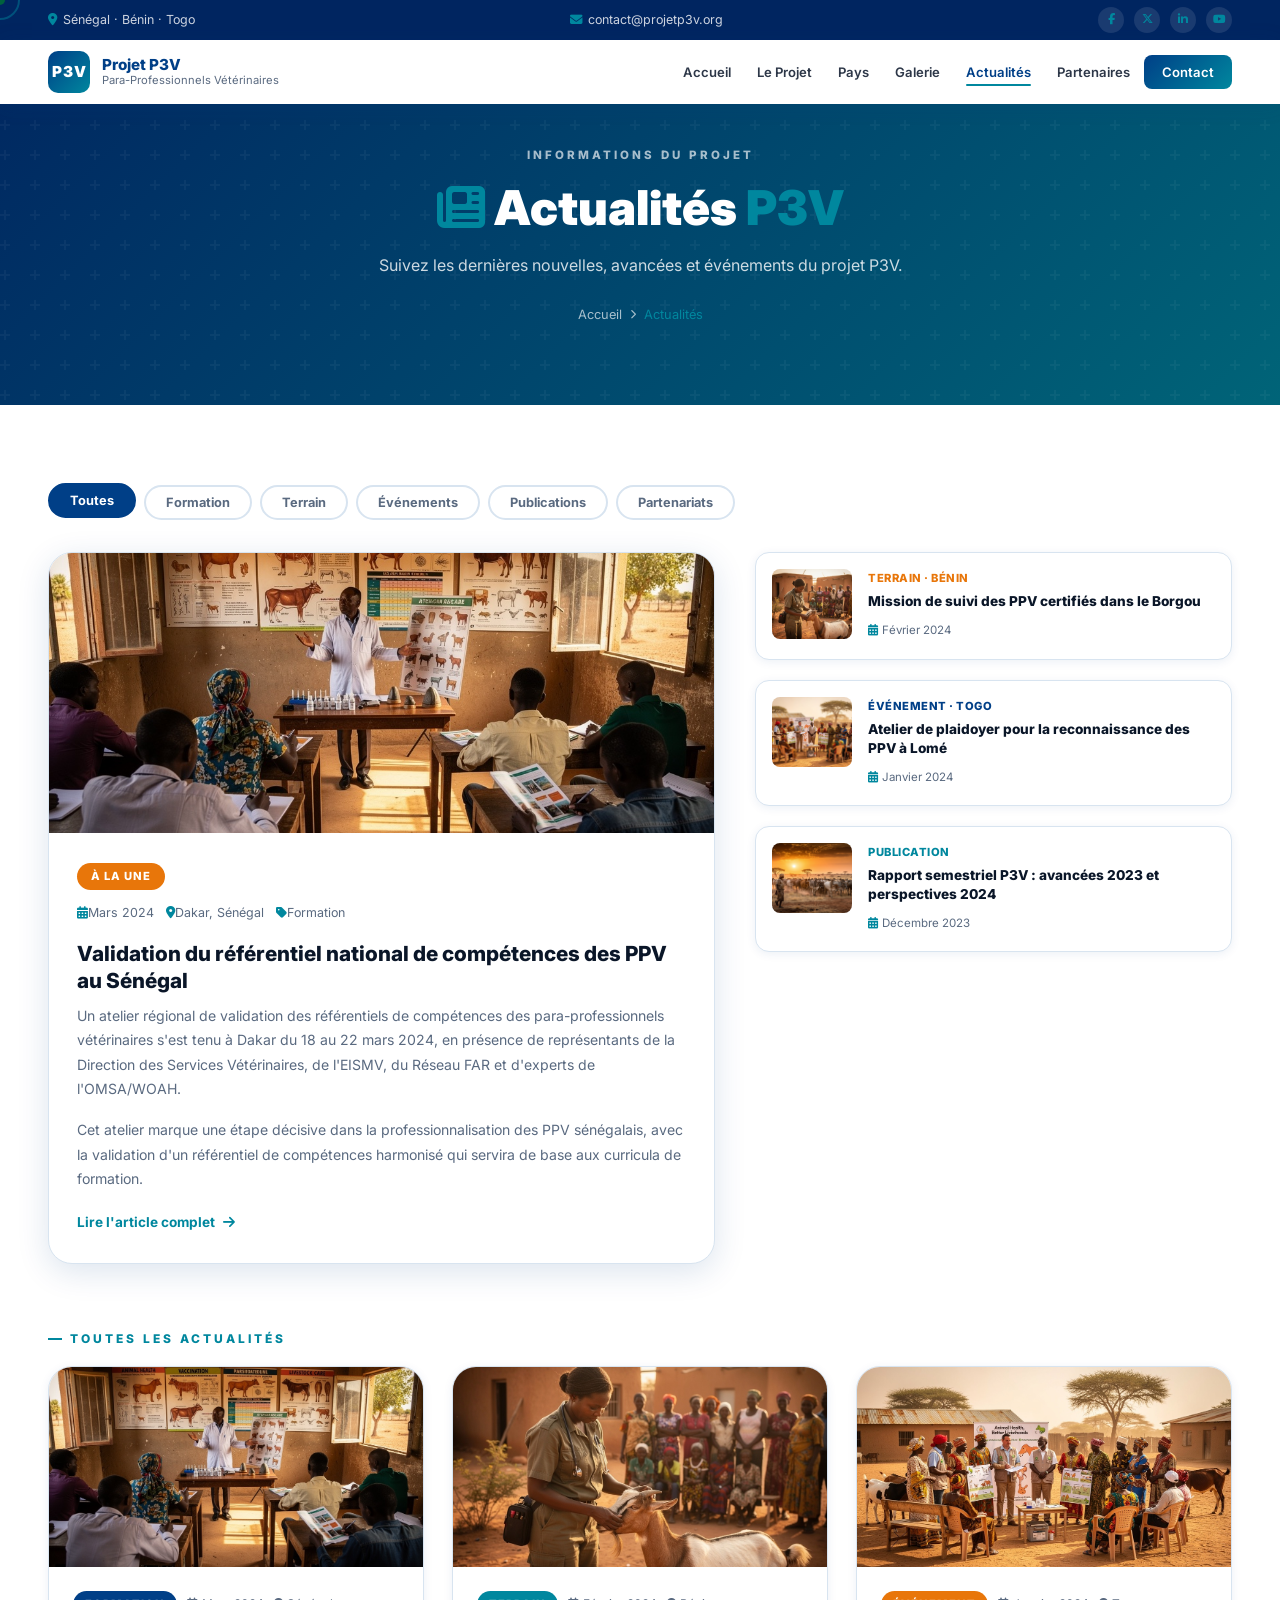
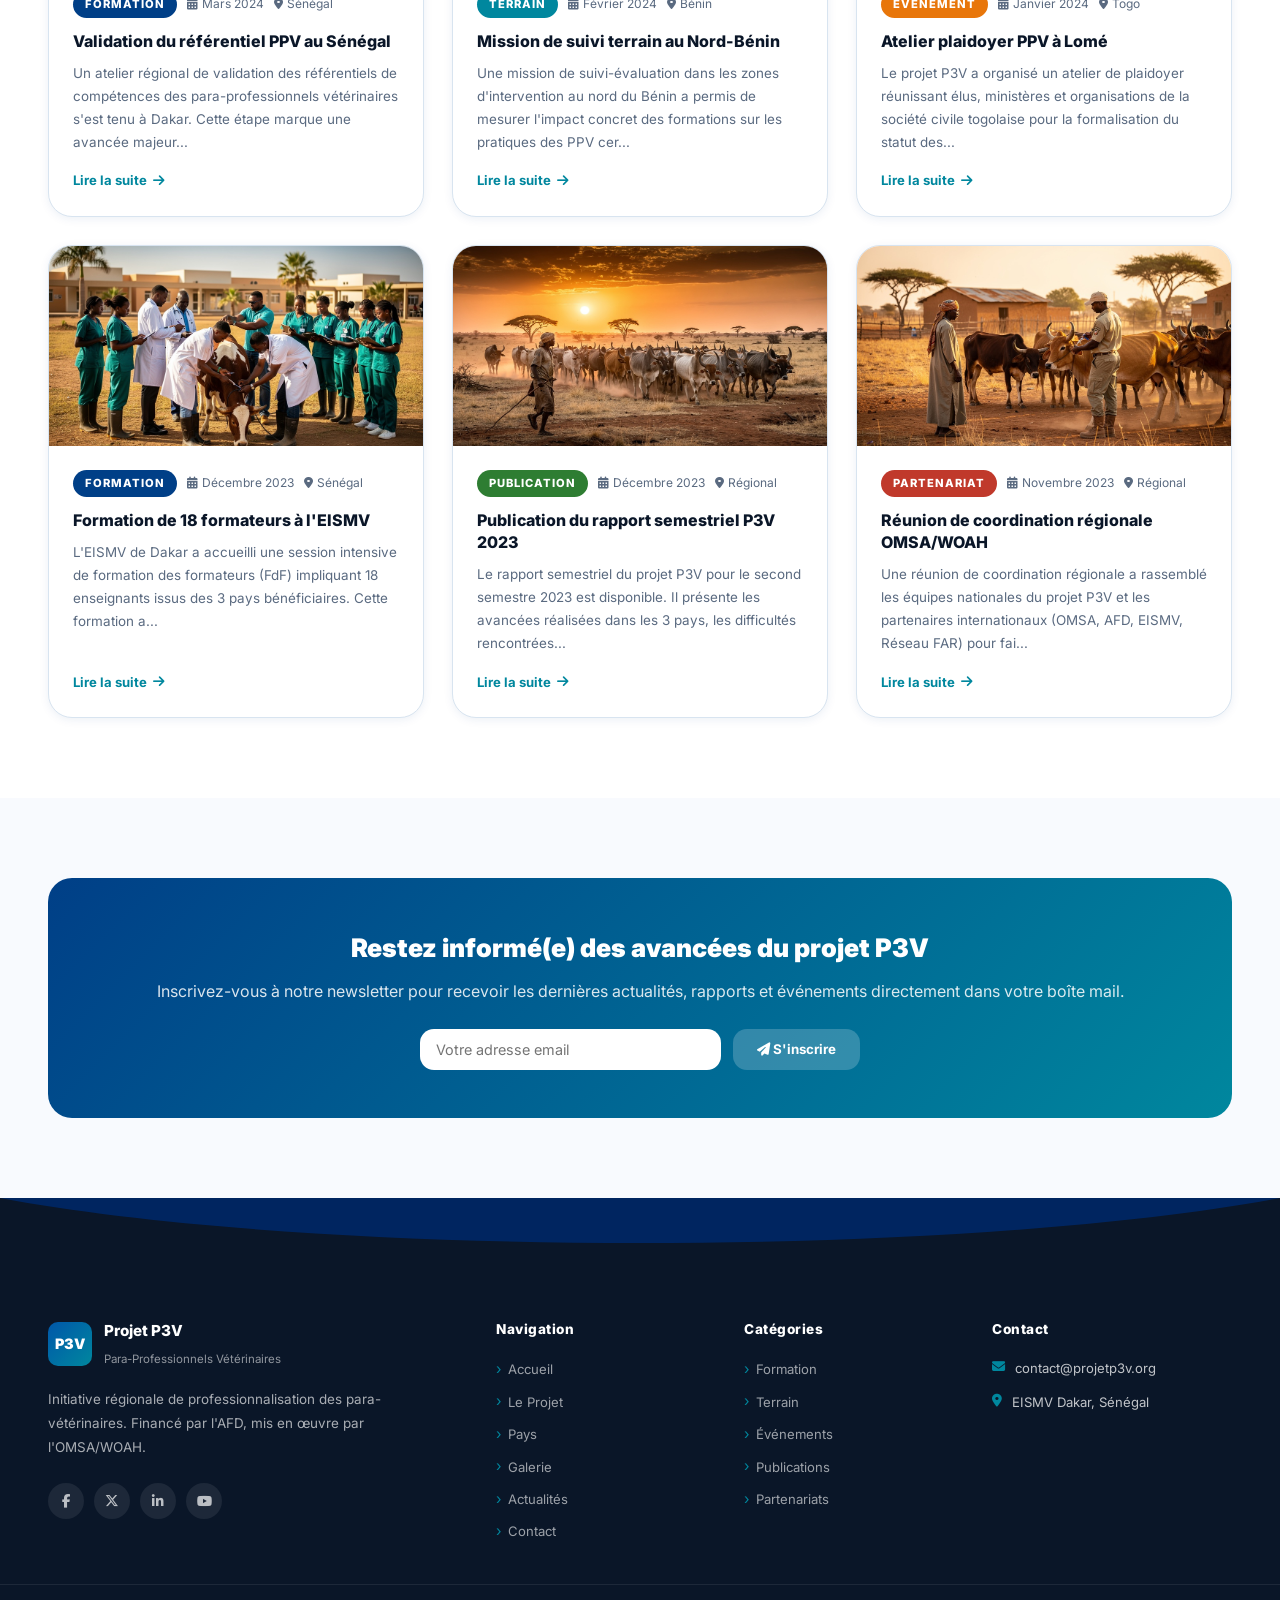
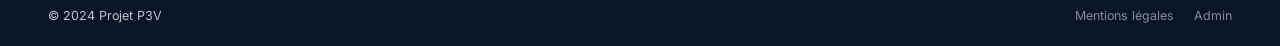
==== actualites.html @ 1f877ddd "premier commit" ====
<!DOCTYPE html>
<html lang="fr">
<head>
  <meta charset="UTF-8"/>
  <meta name="viewport" content="width=device-width, initial-scale=1.0"/>
  <title>Actualités – Projet P3V</title>
  <meta name="description" content="Dernières actualités, nouvelles et événements du projet P3V."/>
  <link rel="preconnect" href="https://fonts.googleapis.com"/>
  <link href="https://fonts.googleapis.com/css2?family=Inter:wght@300;400;500;600;700;800;900&display=swap" rel="stylesheet"/>
  <link rel="stylesheet" href="https://cdn.jsdelivr.net/npm/@fortawesome/fontawesome-free@6.5.0/css/all.min.css"/>
  <link rel="stylesheet" href="css/style.css"/>
  <style>
    .actu-filters { display:flex; gap:8px; flex-wrap:wrap; margin-bottom:32px }
    .af-btn { padding:8px 20px; border-radius:99px; border:2px solid var(--border); background:var(--white); font-size:.8rem; font-weight:700; color:var(--muted); cursor:pointer; transition:all .3s }
    .af-btn.active,.af-btn:hover { background:var(--omsa-blue); border-color:var(--omsa-blue); color:#fff; transform:translateY(-2px) }

    .actu-featured {
      display:grid; grid-template-columns:1.4fr 1fr; gap:40px; margin-bottom:60px;
    }
    .actu-feat-card {
      background:var(--white); border-radius:var(--r-lg); overflow:hidden;
      box-shadow:var(--shadow-m); border:1px solid var(--border);
      transition:all .4s var(--ease-out);
    }
    .actu-feat-card:hover { transform:translateY(-6px); box-shadow:var(--shadow-xl); border-color:var(--omsa-teal) }
    .actu-feat-img { width:100%; height:280px; object-fit:cover; transition:transform .6s var(--ease-out) }
    .actu-feat-card:hover .actu-feat-img { transform:scale(1.04) }
    .actu-feat-body { padding:28px }
    .actu-feat-badge {
      display:inline-block; font-size:.7rem; font-weight:800; letter-spacing:1px;
      text-transform:uppercase; padding:4px 14px; border-radius:99px;
      background:var(--omsa-blue); color:#fff; margin-bottom:12px;
    }
    .actu-feat-badge.new { background:var(--omsa-orange) }
    .actu-feat-body h2 { font-size:1.3rem; font-weight:800; color:var(--dark); margin-bottom:10px; line-height:1.3 }
    .actu-feat-body p { font-size:.88rem; color:var(--muted); line-height:1.75; margin-bottom:16px }
    .actu-feat-meta { display:flex; align-items:center; gap:12px; font-size:.78rem; color:var(--muted); margin-bottom:16px }
    .actu-feat-meta i { color:var(--omsa-teal) }
    .actu-read-more { display:inline-flex; align-items:center; gap:8px; font-size:.85rem; font-weight:700; color:var(--omsa-teal); transition:gap .3s }
    .actu-read-more:hover { gap:12px; color:var(--omsa-blue) }

    .actu-sidebar { display:flex; flex-direction:column; gap:20px }
    .actu-sidebar-card {
      display:flex; gap:16px; align-items:flex-start;
      background:var(--white); border-radius:var(--r-md); padding:16px;
      border:1px solid var(--border); box-shadow:var(--shadow-s);
      transition:all .3s; cursor:pointer;
    }
    .actu-sidebar-card:hover { box-shadow:var(--shadow-m); border-color:var(--omsa-teal); transform:translateX(4px) }
    .asc-img { width:80px; height:70px; border-radius:var(--r-sm); object-fit:cover; flex-shrink:0 }
    .asc-body h4 { font-size:.85rem; font-weight:800; color:var(--dark); margin-bottom:4px; line-height:1.4 }
    .asc-body span { font-size:.72rem; color:var(--muted) }

    .actu-list-grid { display:grid; grid-template-columns:repeat(auto-fill, minmax(340px,1fr)); gap:28px }

    .newsletter-box {
      background:linear-gradient(135deg, var(--omsa-blue), var(--omsa-teal));
      border-radius:var(--r-lg); padding:48px; text-align:center; color:#fff;
    }
    .newsletter-box h3 { font-size:1.6rem; font-weight:900; margin-bottom:8px }
    .newsletter-box p { opacity:.85; margin-bottom:24px }
    .newsletter-form { display:flex; gap:12px; max-width:440px; margin:0 auto }
    .newsletter-form input {
      flex:1; padding:12px 16px; border-radius:var(--r-md);
      border:none; font-size:.9rem; font-family:var(--font); outline:none;
    }
    .newsletter-form button {
      padding:12px 24px; border-radius:var(--r-md); border:none;
      background:rgba(255,255,255,.2); color:#fff; font-weight:700;
      cursor:pointer; transition:all .3s; font-family:var(--font);
    }
    .newsletter-form button:hover { background:rgba(255,255,255,.35) }

    @media(max-width:768px){
      .actu-featured { grid-template-columns:1fr }
      .newsletter-form { flex-direction:column }
    }
  </style>
</head>
<body>

<div class="cursor" id="cursor"></div>
<div class="cursor-follower" id="cursorFollower"></div>
<div id="pageLoader">
  <div class="loader-content">
    <div class="loader-badge">P3V</div>
    <div class="loader-title">PROJET P3V</div>
    <div class="loader-subtitle">Chargement...</div>
    <div class="loader-line"><div class="loader-line-fill" id="loaderFill"></div></div>
    <div class="loader-pct" id="loaderPct">0%</div>
  </div>
</div>

<!-- HEADER -->
<header id="site-header">
  <div class="header-ribbon">
    <div class="container">
      <span><i class="fas fa-map-marker-alt"></i>Sénégal · Bénin · Togo</span>
      <span><i class="fas fa-envelope"></i>contact@projetp3v.org</span>
      <div class="ribbon-socials">
        <a href="#"><i class="fab fa-facebook-f"></i></a><a href="#"><i class="fab fa-x-twitter"></i></a>
        <a href="#"><i class="fab fa-linkedin-in"></i></a><a href="#"><i class="fab fa-youtube"></i></a>
      </div>
    </div>
  </div>
  <nav id="main-nav">
    <div class="container">
      <a href="index.html" class="nav-logo">
        <div class="nl-badge">P3V</div>
        <div class="nl-text"><strong>Projet P3V</strong><span>Para-Professionnels Vétérinaires</span></div>
      </a>
      <ul class="nav-links" id="navLinks">
        <li><a href="index.html">Accueil</a></li>
        <li><a href="projet.html">Le Projet</a></li>
        <li><a href="pays.html">Pays</a></li>
        <li><a href="galerie.html">Galerie</a></li>
        <li><a href="actualites.html" class="active">Actualités</a></li>
        <li><a href="index.html#partenaires">Partenaires</a></li>
        <li><a href="contact.html" class="nav-cta">Contact</a></li>
      </ul>
      <button class="burger-btn" id="burgerBtn"><span></span><span></span><span></span></button>
    </div>
  </nav>
</header>

<!-- PAGE HERO -->
<div class="page-hero">
  <div class="container">
    <div class="page-hero-content">
      <div class="page-hero-eyebrow">Informations du projet</div>
      <h1><i class="fas fa-newspaper" style="color:var(--omsa-teal)"></i> Actualités <em style="color:var(--omsa-teal);font-style:normal">P3V</em></h1>
      <p>Suivez les dernières nouvelles, avancées et événements du projet P3V.</p>
      <nav class="breadcrumb-nav">
        <a href="index.html">Accueil</a><i class="fas fa-chevron-right"></i><span>Actualités</span>
      </nav>
    </div>
  </div>
</div>

<!-- ACTUALITÉS -->
<section style="padding:80px 0; background:var(--white)">
  <div class="container">

    <!-- Filtres -->
    <div class="actu-filters" data-reveal="up">
      <button class="af-btn active" data-cat="all">Toutes</button>
      <button class="af-btn" data-cat="Formation">Formation</button>
      <button class="af-btn" data-cat="Terrain">Terrain</button>
      <button class="af-btn" data-cat="Événement">Événements</button>
      <button class="af-btn" data-cat="Publication">Publications</button>
      <button class="af-btn" data-cat="Partenariat">Partenariats</button>
    </div>

    <!-- Article à la une -->
    <div class="actu-featured" data-reveal="up" style="transition-delay:.1s">
      <div class="actu-feat-card">
        <img src="images/hero-formation-ppv.jpg" alt="À la une" class="actu-feat-img"/>
        <div class="actu-feat-body">
          <span class="actu-feat-badge new">À la une</span>
          <div class="actu-feat-meta">
            <span><i class="fas fa-calendar-alt"></i>Mars 2024</span>
            <span><i class="fas fa-map-marker-alt"></i>Dakar, Sénégal</span>
            <span><i class="fas fa-tag"></i>Formation</span>
          </div>
          <h2>Validation du référentiel national de compétences des PPV au Sénégal</h2>
          <p>Un atelier régional de validation des référentiels de compétences des para-professionnels vétérinaires s'est tenu à Dakar du 18 au 22 mars 2024, en présence de représentants de la Direction des Services Vétérinaires, de l'EISMV, du Réseau FAR et d'experts de l'OMSA/WOAH.</p>
          <p>Cet atelier marque une étape décisive dans la professionnalisation des PPV sénégalais, avec la validation d'un référentiel de compétences harmonisé qui servira de base aux curricula de formation.</p>
          <a href="#" class="actu-read-more">Lire l'article complet <i class="fas fa-arrow-right"></i></a>
        </div>
      </div>

      <div class="actu-sidebar">
        <div class="actu-sidebar-card">
          <img src="images/ppv-examen-animal.jpg" alt="Mission Bénin" class="asc-img"/>
          <div class="asc-body">
            <div style="font-size:.7rem;font-weight:800;color:var(--omsa-orange);margin-bottom:4px;letter-spacing:.5px">TERRAIN · BÉNIN</div>
            <h4>Mission de suivi des PPV certifiés dans le Borgou</h4>
            <span><i class="fas fa-calendar-alt" style="color:var(--omsa-teal);margin-right:4px"></i>Février 2024</span>
          </div>
        </div>
        <div class="actu-sidebar-card">
          <img src="images/reunion-communautaire.jpg" alt="Atelier Lomé" class="asc-img"/>
          <div class="asc-body">
            <div style="font-size:.7rem;font-weight:800;color:var(--omsa-blue);margin-bottom:4px;letter-spacing:.5px">ÉVÉNEMENT · TOGO</div>
            <h4>Atelier de plaidoyer pour la reconnaissance des PPV à Lomé</h4>
            <span><i class="fas fa-calendar-alt" style="color:var(--omsa-teal);margin-right:4px"></i>Janvier 2024</span>
          </div>
        </div>
        <div class="actu-sidebar-card">
          <img src="images/hero-eleveurs-sahel.jpg" alt="Revue semestrielle" class="asc-img"/>
          <div class="asc-body">
            <div style="font-size:.7rem;font-weight:800;color:var(--omsa-teal);margin-bottom:4px;letter-spacing:.5px">PUBLICATION</div>
            <h4>Rapport semestriel P3V : avancées 2023 et perspectives 2024</h4>
            <span><i class="fas fa-calendar-alt" style="color:var(--omsa-teal);margin-right:4px"></i>Décembre 2023</span>
          </div>
        </div>
      </div>
    </div>

    <!-- Grille actualités -->
    <div class="section-eyebrow" style="margin-bottom:16px">Toutes les actualités</div>
    <div class="actu-list-grid" id="actuListGrid">
      <!-- Chargé dynamiquement -->
    </div>

    <div id="actuLoading" style="text-align:center;padding:40px;color:var(--muted)">
      <i class="fas fa-spinner fa-spin" style="font-size:1.5rem"></i>
    </div>
  </div>
</section>

<!-- NEWSLETTER -->
<section style="padding:80px 0; background:var(--light2)">
  <div class="container">
    <div class="newsletter-box" data-reveal="up">
      <h3>Restez informé(e) des avancées du projet P3V</h3>
      <p>Inscrivez-vous à notre newsletter pour recevoir les dernières actualités, rapports et événements directement dans votre boîte mail.</p>
      <div class="newsletter-form">
        <input type="email" placeholder="Votre adresse email" id="newsletterEmail"/>
        <button type="button" onclick="subscribeNewsletter()">
          <i class="fas fa-paper-plane"></i> S'inscrire
        </button>
      </div>
      <p id="newsletterMsg" style="margin-top:12px;font-size:.82rem;display:none"></p>
    </div>
  </div>
</section>

<!-- FOOTER -->
<footer>
  <div class="footer-wave"><svg viewBox="0 0 1200 60" preserveAspectRatio="none"><path d="M0,0 C300,60 900,60 1200,0 L1200,60 L0,60 Z" fill="#0A1628"/></svg></div>
  <div class="footer-main">
    <div class="container">
      <div class="footer-grid">
        <div class="fg-brand">
          <a href="index.html" class="fg-logo">
            <div class="fg-logo-badge">P3V</div>
            <div class="fg-logo-text"><strong>Projet P3V</strong><span>Para-Professionnels Vétérinaires</span></div>
          </a>
          <p class="fg-desc">Initiative régionale de professionnalisation des para-vétérinaires. Financé par l'AFD, mis en œuvre par l'OMSA/WOAH.</p>
          <div class="footer-socials"><a href="#"><i class="fab fa-facebook-f"></i></a><a href="#"><i class="fab fa-x-twitter"></i></a><a href="#"><i class="fab fa-linkedin-in"></i></a><a href="#"><i class="fab fa-youtube"></i></a></div>
        </div>
        <div class="footer-col"><h5>Navigation</h5><div class="footer-links"><a href="index.html">Accueil</a><a href="projet.html">Le Projet</a><a href="pays.html">Pays</a><a href="galerie.html">Galerie</a><a href="actualites.html">Actualités</a><a href="contact.html">Contact</a></div></div>
        <div class="footer-col"><h5>Catégories</h5><div class="footer-links"><a href="#">Formation</a><a href="#">Terrain</a><a href="#">Événements</a><a href="#">Publications</a><a href="#">Partenariats</a></div></div>
        <div class="footer-col"><h5>Contact</h5><div class="footer-contact-list"><div class="fcl-row"><i class="fas fa-envelope"></i><span>contact@projetp3v.org</span></div><div class="fcl-row"><i class="fas fa-map-marker-alt"></i><span>EISMV Dakar, Sénégal</span></div></div></div>
      </div>
    </div>
  </div>
  <div class="footer-bottom"><div class="container"><div class="fb-inner"><span>© 2024 Projet P3V</span><div class="fb-right"><a href="#">Mentions légales</a><a href="admin.html">Admin</a></div></div></div></div>
</footer>
<button id="backToTop"><i class="fas fa-chevron-up"></i></button>

<script src="js/pages.js"></script>
<script src="js/actualites.js"></script>
</body>
</html>
---- css/style.css ----
/* =========================================================
   PROJET P3V – Feuille de style principale
   Couleurs OMSA/WOAH harmonisées – Design Premium Animé
   ========================================================= */

/* ── VARIABLES COULEURS OMSA/WOAH ── */
:root {
  /* Palette principale OMSA */
  --omsa-blue:        #003F87;   /* Bleu institutionnel OMSA */
  --omsa-blue-dark:   #002560;
  --omsa-blue-mid:    #0057AA;
  --omsa-blue-light:  #1A78D0;
  --omsa-teal:        #00879E;   /* Teal OMSA secondaire */
  --omsa-teal-dark:   #006478;
  --omsa-green:       #4CAF50;
  --omsa-green-dark:  #2E7D32;
  --omsa-orange:      #E8760A;
  --omsa-red:         #C0392B;
  --omsa-gold:        #C8960A;

  /* Alias */
  --primary:          var(--omsa-blue);
  --primary-dark:     var(--omsa-blue-dark);
  --primary-light:    var(--omsa-blue-mid);
  --accent:           var(--omsa-teal);
  --green:            var(--omsa-green-dark);
  --green-light:      var(--omsa-green);
  --blue:             var(--omsa-blue-light);
  --orange:           var(--omsa-orange);
  --gold:             var(--omsa-gold);

  /* Neutres */
  --dark:             #0A1628;
  --dark2:            #0F2040;
  --text:             #2D3748;
  --muted:            #5A6A80;
  --border:           #D8E4F0;
  --light:            #EEF4FB;
  --light2:           #F8FAFE;
  --white:            #FFFFFF;

  /* Typographie */
  --font:             'Inter', 'Montserrat', sans-serif;
  --font-serif:       'Playfair Display', Georgia, serif;

  /* Effets */
  --ease-out:  cubic-bezier(0.16, 1, 0.3, 1);
  --ease-in:   cubic-bezier(0.7, 0, 0.84, 0);
  --ease-io:   cubic-bezier(0.87, 0, 0.13, 1);
  --ease-spring: cubic-bezier(0.34, 1.56, 0.64, 1);

  --shadow-s:  0 2px 10px rgba(0, 63, 135, .08);
  --shadow-m:  0 8px 32px rgba(0, 63, 135, .14);
  --shadow-l:  0 20px 60px rgba(0, 63, 135, .20);
  --shadow-xl: 0 32px 80px rgba(0, 63, 135, .26);

  --r-xs: 4px; --r-sm: 8px; --r-md: 14px; --r-lg: 24px; --r-xl: 40px;
}

/* ── RESET ── */
*,*::before,*::after { box-sizing:border-box; margin:0; padding:0 }
html { font-size:16px; scroll-behavior:smooth }
body { font-family:var(--font); color:var(--text); background:var(--white);
       overflow-x:hidden; line-height:1.7 }
a { color:var(--primary); text-decoration:none; transition:all .3s }
img { max-width:100%; display:block }
ul { list-style:none }
button { font-family:var(--font); cursor:pointer }
.container { max-width:1240px; margin:0 auto; padding:0 28px }

/* ──────────────────────────────────────────────────
   CURSEUR CUSTOM
────────────────────────────────────────────────── */
.cursor {
  position:fixed; width:10px; height:10px; border-radius:50%;
  background:var(--omsa-teal); pointer-events:none; z-index:99999;
  transform:translate(-50%,-50%); transition:transform .1s;
  mix-blend-mode:difference;
}
.cursor-follower {
  position:fixed; width:40px; height:40px; border-radius:50%;
  border:2px solid rgba(0,135,158,.45); pointer-events:none; z-index:99998;
  transform:translate(-50%,-50%); transition:left .18s var(--ease-out), top .18s var(--ease-out);
}
body:has(a:hover) .cursor { transform:translate(-50%,-50%) scale(2.5); }

/* ──────────────────────────────────────────────────
   PAGE LOADER
────────────────────────────────────────────────── */
#pageLoader {
  position:fixed; inset:0; background:var(--omsa-blue-dark);
  display:flex; align-items:center; justify-content:center;
  z-index:100000; transition:opacity .7s var(--ease-out), visibility .7s;
}
#pageLoader.hidden { opacity:0; visibility:hidden; pointer-events:none }
.loader-content { text-align:center; color:var(--white) }
.loader-badge {
  width:80px; height:80px; border-radius:50%;
  background:linear-gradient(135deg, var(--omsa-teal), var(--omsa-blue-light));
  display:flex; align-items:center; justify-content:center;
  font-size:1.6rem; font-weight:900; color:#fff;
  margin:0 auto 18px; box-shadow:0 0 40px rgba(0,135,158,.5);
  animation:pulseBadge 1.8s ease-in-out infinite;
}
@keyframes pulseBadge {
  0%,100%{ box-shadow:0 0 20px rgba(0,135,158,.4) }
  50%{ box-shadow:0 0 60px rgba(0,135,158,.8) }
}
.loader-title { font-size:1.6rem; font-weight:800; letter-spacing:3px; margin-bottom:6px }
.loader-subtitle { font-size:.9rem; opacity:.7; margin-bottom:28px }
.loader-line {
  width:260px; height:3px; background:rgba(255,255,255,.15);
  border-radius:99px; margin:0 auto 12px; overflow:hidden;
}
.loader-line-fill {
  height:100%; width:0%;
  background:linear-gradient(90deg, var(--omsa-teal), var(--omsa-blue-light));
  border-radius:99px; transition:width .08s linear;
}
.loader-pct { font-size:.85rem; opacity:.6; font-weight:600 }

/* ──────────────────────────────────────────────────
   HEADER & NAV
────────────────────────────────────────────────── */
#site-header {
  position:fixed; top:0; left:0; right:0; z-index:9000;
  transition:transform .4s var(--ease-out);
}
#site-header.nav-hidden { transform:translateY(-100%) }

.header-ribbon {
  background:var(--omsa-blue-dark);
  padding:7px 0; font-size:.78rem; color:rgba(255,255,255,.8);
}
.header-ribbon .container {
  display:flex; justify-content:space-between; align-items:center; gap:12px; flex-wrap:wrap;
}
.header-ribbon span { display:flex; align-items:center; gap:6px }
.header-ribbon i { color:var(--omsa-teal) }
.ribbon-socials { display:flex; gap:10px }
.ribbon-socials a {
  width:26px; height:26px; border-radius:50%;
  background:rgba(255,255,255,.1); color:#fff;
  display:flex; align-items:center; justify-content:center;
  font-size:.7rem; transition:background .3s;
}
.ribbon-socials a:hover { background:var(--omsa-teal) }

#main-nav {
  background:var(--white);
  box-shadow:0 2px 20px rgba(0,63,135,.12);
  padding:0;
}
#main-nav .container {
  display:flex; align-items:center; justify-content:space-between;
  height:64px;
}
.nav-logo { display:flex; align-items:center; gap:12px; text-decoration:none }
.nl-badge {
  width:42px; height:42px; border-radius:10px; flex-shrink:0;
  background:linear-gradient(135deg, var(--omsa-blue), var(--omsa-teal));
  display:flex; align-items:center; justify-content:center;
  font-weight:900; color:#fff; font-size:.95rem; letter-spacing:1px;
}
.nl-text { display:flex; flex-direction:column; line-height:1.2 }
.nl-text strong { font-size:.95rem; color:var(--omsa-blue); font-weight:800 }
.nl-text span { font-size:.7rem; color:var(--muted) }

.nav-links { display:flex; align-items:center; gap:2px }
.nav-links li a {
  padding:8px 12px; border-radius:var(--r-sm); font-size:.82rem;
  font-weight:600; color:var(--text); transition:all .25s; position:relative;
}
.nav-links li a::after {
  content:''; position:absolute; bottom:2px; left:50%; right:50%;
  height:2px; background:var(--omsa-teal); border-radius:99px; transition:all .3s;
}
.nav-links li a:hover, .nav-links li a.active {
  color:var(--omsa-blue);
}
.nav-links li a:hover::after, .nav-links li a.active::after {
  left:12px; right:12px;
}
.nav-links li a.nav-cta {
  background:linear-gradient(135deg, var(--omsa-blue), var(--omsa-teal));
  color:#fff; padding:9px 18px;
}
.nav-links li a.nav-cta::after { display:none }
.nav-links li a.nav-cta:hover { transform:translateY(-2px); box-shadow:var(--shadow-m) }

.burger-btn {
  display:none; flex-direction:column; gap:5px; background:none;
  border:none; padding:8px; cursor:pointer;
}
.burger-btn span {
  width:24px; height:2.5px; background:var(--text); border-radius:99px;
  transition:all .3s;
}
.burger-btn.open span:nth-child(1){ transform:rotate(45deg) translateY(7.5px) }
.burger-btn.open span:nth-child(2){ opacity:0 }
.burger-btn.open span:nth-child(3){ transform:rotate(-45deg) translateY(-7.5px) }

/* ──────────────────────────────────────────────────
   HERO SLIDER
────────────────────────────────────────────────── */
#hero {
  position:relative; min-height:100vh; display:flex;
  flex-direction:column; overflow:hidden;
  padding-top:100px; /* header height */
}
.hero-bg-slider { position:absolute; inset:0; z-index:0 }
.hbs-slide {
  position:absolute; inset:0;
  background-size:cover; background-position:center;
  opacity:0; transition:opacity 1.4s var(--ease-out);
  transform:scale(1.05);
  animation:none;
}
.hbs-slide.active {
  opacity:1;
  animation:heroZoom 8s var(--ease-out) forwards;
}
@keyframes heroZoom {
  from{ transform:scale(1.08) } to{ transform:scale(1) }
}
.hero-overlay-gradient {
  position:absolute; inset:0; z-index:1;
  background:linear-gradient(
    135deg,
    rgba(0,37,96,.88) 0%,
    rgba(0,63,135,.72) 40%,
    rgba(0,100,120,.4) 70%,
    transparent 100%
  );
}
.hero-overlay-gradient::after {
  content:''; position:absolute; bottom:0; left:0; right:0; height:280px;
  background:linear-gradient(to top, rgba(10,22,40,.95), transparent);
}

/* Particules */
.hero-particles { position:absolute; inset:0; z-index:2; pointer-events:none }
.particle {
  position:absolute; border-radius:50%;
  background:rgba(255,255,255,.15);
  animation:floatParticle var(--dur,8s) var(--delay,0s) ease-in-out infinite;
}
@keyframes floatParticle {
  0%,100%{ transform:translateY(0) rotate(0deg); opacity:.15 }
  50%{ transform:translateY(-60px) rotate(180deg); opacity:.35 }
}

/* Contenu hero */
.hero-body {
  position:relative; z-index:3;
  flex:1; display:flex; flex-direction:column;
  justify-content:center; padding-top:60px; padding-bottom:120px;
  max-width:820px;
}
.hero-kicker {
  display:inline-flex; align-items:center; gap:10px;
  background:rgba(255,255,255,.12); backdrop-filter:blur(8px);
  border:1px solid rgba(255,255,255,.2); border-radius:99px;
  padding:8px 18px; font-size:.78rem; color:rgba(255,255,255,.9);
  font-weight:600; margin-bottom:24px; letter-spacing:.5px;
  opacity:0; transform:translateY(20px);
  animation:fadeSlideUp .8s .2s var(--ease-out) forwards;
}
.kicker-dot {
  width:8px; height:8px; border-radius:50%;
  background:var(--omsa-teal);
  animation:pulseDot 2s ease-in-out infinite;
}
@keyframes pulseDot {
  0%,100%{ transform:scale(1) } 50%{ transform:scale(1.5) }
}

.hero-title {
  font-family:var(--font); font-weight:800; line-height:1.1;
  color:#fff; margin-bottom:22px;
  font-size:clamp(2.4rem, 5vw, 4.2rem);
}
.ht-line {
  display:block; overflow:hidden;
  opacity:0; transform:translateY(40px);
}
.ht-line.accent { color:var(--omsa-teal); font-style:italic }
.ht-line:nth-child(1){ animation:fadeSlideUp .9s .4s var(--ease-out) forwards }
.ht-line:nth-child(2){ animation:fadeSlideUp .9s .55s var(--ease-out) forwards }
.ht-line:nth-child(3){ animation:fadeSlideUp .9s .7s var(--ease-out) forwards }

@keyframes fadeSlideUp {
  to{ opacity:1; transform:translateY(0) }
}

.hero-desc {
  font-size:1.1rem; color:rgba(255,255,255,.85); max-width:580px;
  margin-bottom:32px; line-height:1.75;
  opacity:0; animation:fadeSlideUp .9s .85s var(--ease-out) forwards;
}
.hero-desc strong { color:#fff; font-weight:700 }

.hero-actions {
  display:flex; gap:16px; flex-wrap:wrap; margin-bottom:40px;
  opacity:0; animation:fadeSlideUp .9s 1s var(--ease-out) forwards;
}
.btn-hero-primary {
  display:inline-flex; align-items:center; gap:10px;
  background:linear-gradient(135deg, var(--omsa-teal), var(--omsa-blue-light));
  color:#fff; padding:14px 30px; border-radius:var(--r-md);
  font-weight:700; font-size:.95rem; letter-spacing:.3px;
  box-shadow:0 8px 30px rgba(0,135,158,.4);
  transition:all .35s var(--ease-out);
}
.btn-hero-primary:hover {
  transform:translateY(-3px);
  box-shadow:0 16px 50px rgba(0,135,158,.5); color:#fff;
}
.btn-hero-ghost {
  display:inline-flex; align-items:center; gap:10px;
  border:2px solid rgba(255,255,255,.5); color:#fff;
  padding:13px 28px; border-radius:var(--r-md);
  font-weight:700; font-size:.95rem; backdrop-filter:blur(4px);
  transition:all .35s var(--ease-out);
}
.btn-hero-ghost:hover {
  border-color:#fff; background:rgba(255,255,255,.15);
  transform:translateY(-3px); color:#fff;
}

.hero-flags {
  display:flex; align-items:center; gap:14px;
  opacity:0; animation:fadeSlideUp .9s 1.1s var(--ease-out) forwards;
}
.hf-item {
  display:flex; align-items:center; gap:7px;
  background:rgba(255,255,255,.1); backdrop-filter:blur(8px);
  border:1px solid rgba(255,255,255,.2);
  border-radius:99px; padding:7px 16px;
  font-size:.82rem; font-weight:600; color:#fff;
  transition:all .3s;
}
.hf-item:hover { background:rgba(0,135,158,.3); border-color:var(--omsa-teal) }
.hf-flag { font-size:1.1rem }
.hf-sep { color:rgba(255,255,255,.4); font-size:1.2rem }

/* Bullets hero */
.hero-bullets {
  position:absolute; bottom:90px; right:40px; z-index:4;
  display:flex; flex-direction:column; gap:8px;
}
.hb {
  width:8px; height:8px; border-radius:99px;
  background:rgba(255,255,255,.35); border:none;
  cursor:pointer; transition:all .3s; padding:0;
}
.hb.active { background:#fff; height:24px }

/* Stats bar */
.hero-stats-bar {
  position:absolute; bottom:0; left:0; right:0; z-index:5;
  background:rgba(0,37,96,.92); backdrop-filter:blur(16px);
  border-top:1px solid rgba(0,135,158,.3);
}
.hsb-inner {
  display:flex; align-items:stretch;
  min-height:72px; overflow-x:auto;
}
.hsb-item {
  flex:1; min-width:120px; display:flex; flex-direction:column;
  align-items:center; justify-content:center;
  padding:14px 16px; gap:2px; cursor:default;
}
.hsb-item:hover { background:rgba(0,135,158,.15) }
.hsb-num {
  font-size:1.5rem; font-weight:800; color:#fff;
  line-height:1; display:flex; align-items:baseline; gap:3px;
}
.hsb-num span { font-size:.85rem; opacity:.7 }
.hsb-label { font-size:.7rem; color:rgba(255,255,255,.65); font-weight:600; text-align:center; letter-spacing:.5px; text-transform:uppercase }
.hsb-divider { width:1px; background:rgba(255,255,255,.12); margin:12px 0; align-self:stretch }

/* Scroll arrow */
.hero-scroll-arrow {
  position:absolute; bottom:82px; left:50%; transform:translateX(-50%);
  z-index:6; display:flex; flex-direction:column; align-items:center; gap:6px;
  color:rgba(255,255,255,.7); font-size:.72rem; font-weight:600; letter-spacing:2px;
  text-transform:uppercase; text-decoration:none;
  animation:fadeSlideUp .9s 1.3s var(--ease-out) both;
}
.scroll-arrow-anim {
  width:36px; height:36px; border-radius:50%;
  border:1.5px solid rgba(255,255,255,.4);
  display:flex; align-items:center; justify-content:center;
  animation:scrollBounce 2s ease-in-out infinite;
}
@keyframes scrollBounce {
  0%,100%{ transform:translateY(0) } 50%{ transform:translateY(6px) }
}

/* ──────────────────────────────────────────────────
   LOGOS PARTENAIRES (barre) 
────────────────────────────────────────────────── */
.partners-ribbon {
  background:var(--light2);
  border-top:3px solid var(--omsa-teal);
  border-bottom:1px solid var(--border);
  padding:20px 0; overflow:hidden;
}
.partners-ribbon-inner {
  display:flex; align-items:center; gap:0;
}
.partners-ribbon-track {
  display:flex; align-items:center; gap:48px;
  animation:scrollLogos 28s linear infinite; white-space:nowrap; flex-shrink:0;
}
.partners-ribbon-track:hover { animation-play-state:paused }
@keyframes scrollLogos {
  from{ transform:translateX(0) } to{ transform:translateX(-50%) }
}
.prt-logo {
  display:flex; align-items:center; justify-content:center;
  height:52px; opacity:.75; filter:grayscale(20%);
  transition:all .3s; flex-shrink:0;
}
.prt-logo:hover { opacity:1; filter:none; transform:scale(1.08) }
.prt-logo img { max-height:48px; max-width:130px; object-fit:contain }
.prt-logo-text {
  font-size:.78rem; font-weight:800; color:var(--omsa-blue);
  letter-spacing:1px; white-space:nowrap;
  padding:6px 14px; border:2px solid var(--omsa-blue);
  border-radius:var(--r-sm); text-transform:uppercase;
  transition:all .3s;
}
.prt-logo-text:hover {
  background:var(--omsa-blue); color:#fff;
  transform:scale(1.06);
}

/* ──────────────────────────────────────────────────
   SECTIONS COMMUNES
────────────────────────────────────────────────── */
section { padding:96px 0 }
.section-eyebrow {
  display:inline-block; font-size:.75rem; font-weight:800;
  color:var(--omsa-teal); letter-spacing:3px; text-transform:uppercase;
  margin-bottom:12px; position:relative; padding-left:22px;
}
.section-eyebrow::before {
  content:''; position:absolute; left:0; top:50%;
  transform:translateY(-50%); width:14px; height:2px;
  background:var(--omsa-teal);
}
.section-heading {
  font-size:clamp(1.7rem, 3vw, 2.6rem); font-weight:800;
  color:var(--dark); line-height:1.2; margin-bottom:12px;
}
.section-heading em { color:var(--omsa-teal); font-style:normal }
.sh-underline {
  width:48px; height:4px;
  background:linear-gradient(90deg, var(--omsa-blue), var(--omsa-teal));
  border-radius:99px; margin-bottom:20px;
}
.sh-underline.center { margin:0 auto 20px }
.section-sub { font-size:1rem; color:var(--muted); max-width:620px; line-height:1.75 }
.section-header { text-align:center; margin-bottom:60px }
.section-header .section-sub { margin:0 auto }
.section-header .sh-underline { margin:0 auto 20px }

/* Boutons */
.btn-primary-pill {
  display:inline-flex; align-items:center; gap:10px;
  background:linear-gradient(135deg, var(--omsa-blue), var(--omsa-teal));
  color:#fff; padding:14px 28px; border-radius:var(--r-xl);
  font-weight:700; font-size:.9rem; letter-spacing:.3px;
  box-shadow:0 6px 24px rgba(0,63,135,.25); margin-top:28px;
  transition:all .35s var(--ease-out); border:none;
}
.btn-primary-pill:hover {
  transform:translateY(-3px);
  box-shadow:0 14px 40px rgba(0,63,135,.35); color:#fff;
}
.btn-outline-pill {
  display:inline-flex; align-items:center; gap:10px;
  border:2px solid var(--omsa-blue); color:var(--omsa-blue);
  padding:12px 26px; border-radius:var(--r-xl);
  font-weight:700; font-size:.9rem; margin-top:28px;
  transition:all .35s var(--ease-out);
}
.btn-outline-pill:hover {
  background:var(--omsa-blue); color:#fff; transform:translateY(-2px);
}

/* ──────────────────────────────────────────────────
   SECTION PROJET
────────────────────────────────────────────────── */
.s-projet { background:var(--white); overflow:hidden }
.projet-grid {
  display:grid; grid-template-columns:1fr 1fr; gap:80px; align-items:center;
}
.projet-visual { position:relative }
.pv-frame {
  position:relative; border-radius:var(--r-lg); overflow:hidden;
  box-shadow:var(--shadow-l);
}
.pv-frame img { width:100%; height:480px; object-fit:cover }
.pv-deco-1 {
  position:absolute; top:-16px; right:-16px;
  width:100px; height:100px; border-radius:var(--r-lg);
  background:linear-gradient(135deg, var(--omsa-teal), var(--omsa-blue-light));
  z-index:-1; opacity:.6;
}
.pv-deco-2 {
  position:absolute; bottom:-16px; left:-16px;
  width:70px; height:70px; border-radius:50%;
  background:var(--omsa-gold); z-index:-1; opacity:.5;
}
.pv-card {
  position:absolute; bottom:24px; left:24px;
  background:var(--white); border-radius:var(--r-md);
  padding:14px 20px; box-shadow:var(--shadow-m);
  display:flex; align-items:center; gap:12px;
  backdrop-filter:blur(8px);
}
.pv-card i { color:var(--omsa-teal); font-size:1.4rem }
.pv-card strong { display:block; font-size:.85rem; color:var(--dark); font-weight:700 }
.pv-card span { font-size:.75rem; color:var(--muted) }
.floating { animation:floatCard 4s ease-in-out infinite }
@keyframes floatCard {
  0%,100%{ transform:translateY(0) } 50%{ transform:translateY(-8px) }
}
.pv-stat-bubble {
  position:absolute; top:-20px; right:-20px;
  width:110px; height:110px; border-radius:50%;
  background:linear-gradient(135deg, var(--omsa-blue), var(--omsa-teal));
  color:#fff; display:flex; flex-direction:column;
  align-items:center; justify-content:center; gap:2px;
  box-shadow:var(--shadow-m); text-align:center;
}
.psb-num { font-size:1.8rem; font-weight:900; line-height:1 }
.psb-txt { font-size:.58rem; font-weight:700; line-height:1.3; text-align:center; padding:0 8px }

.projet-text .section-eyebrow { margin-top:0 }
.projet-lead { font-size:1.05rem; color:var(--text); font-weight:500; margin-bottom:18px; line-height:1.8 }
.projet-obj { display:flex; flex-direction:column; gap:16px; margin-top:24px }
.po-item {
  display:flex; align-items:flex-start; gap:16px;
  padding:16px 20px; border-radius:var(--r-md);
  background:var(--light2); border:1px solid var(--border);
  transition:all .3s;
}
.po-item:hover {
  background:#fff; box-shadow:var(--shadow-m);
  border-color:var(--omsa-teal); transform:translateX(4px);
}
.poi-icon {
  width:40px; height:40px; flex-shrink:0; border-radius:var(--r-sm);
  background:linear-gradient(135deg, var(--omsa-blue), var(--omsa-teal));
  display:flex; align-items:center; justify-content:center;
  color:#fff;
}
.po-item strong { display:block; font-size:.88rem; font-weight:700; color:var(--dark); margin-bottom:2px }
.po-item span { font-size:.8rem; color:var(--muted) }

/* ──────────────────────────────────────────────────
   COMPOSANTES
────────────────────────────────────────────────── */
.s-composantes {
  background:linear-gradient(180deg, var(--light2) 0%, var(--light) 100%);
  position:relative; overflow:hidden;
}
.composantes-bg-shape {
  position:absolute; top:-200px; right:-200px;
  width:600px; height:600px; border-radius:50%;
  background:radial-gradient(circle, rgba(0,135,158,.06) 0%, transparent 70%);
  pointer-events:none;
}
.comp-cards {
  display:grid; grid-template-columns:repeat(auto-fit, minmax(260px, 1fr));
  gap:28px;
}
.comp-card {
  background:var(--white); border-radius:var(--r-lg);
  padding:32px 28px; position:relative; overflow:hidden;
  box-shadow:var(--shadow-s); border:1px solid var(--border);
  transition:all .4s var(--ease-out);
}
.comp-card:hover {
  transform:translateY(-8px); box-shadow:var(--shadow-l);
  border-color:var(--omsa-teal);
}
.comp-card:hover .cc-number { color:var(--omsa-teal); opacity:.6 }
.cc-number {
  position:absolute; top:24px; right:24px;
  font-size:3.5rem; font-weight:900; color:var(--border);
  line-height:1; transition:all .3s;
}
.cc-icon-wrap {
  width:54px; height:54px; border-radius:var(--r-md);
  background:linear-gradient(135deg, var(--cc,var(--omsa-blue)), color-mix(in srgb, var(--cc,var(--omsa-teal)) 70%, white));
  display:flex; align-items:center; justify-content:center;
  color:#fff; font-size:1.3rem; margin-bottom:18px;
  box-shadow:0 6px 20px color-mix(in srgb, var(--cc,var(--omsa-blue)) 40%, transparent);
  transition:transform .3s;
}
.comp-card:hover .cc-icon-wrap { transform:scale(1.1) rotate(-3deg) }
.comp-card h3 { font-size:1.05rem; font-weight:800; color:var(--dark); margin-bottom:10px }
.comp-card p { font-size:.85rem; color:var(--muted); line-height:1.7; margin-bottom:16px }
.cc-list { display:flex; flex-direction:column; gap:8px }
.cc-list li {
  display:flex; align-items:center; gap:8px;
  font-size:.8rem; color:var(--text);
}
.cc-list li i { color:var(--omsa-teal); font-size:.85rem; flex-shrink:0 }
.cc-border {
  position:absolute; bottom:0; left:0; right:0;
  height:4px;
}

/* ──────────────────────────────────────────────────
   SECTION PAYS
────────────────────────────────────────────────── */
.s-pays { background:var(--white) }
.pays-tabs {
  display:flex; gap:4px; margin-bottom:40px;
  background:var(--light); border-radius:var(--r-md); padding:6px;
  width:fit-content; margin-left:auto; margin-right:auto;
}
.pays-tab-btn {
  padding:10px 28px; border-radius:var(--r-sm); border:none;
  background:transparent; font-size:.88rem; font-weight:700;
  color:var(--muted); cursor:pointer; transition:all .3s;
  display:flex; align-items:center; gap:8px;
}
.pays-tab-btn.active {
  background:var(--white);
  color:var(--omsa-blue);
  box-shadow:var(--shadow-s);
}
.pays-panel { display:none; animation:fadeIn .4s ease }
.pays-panel.active { display:grid; grid-template-columns:1fr 1.4fr; gap:60px; align-items:center }
@keyframes fadeIn { from{opacity:0;transform:translateY(12px)} to{opacity:1;transform:none} }

.pays-info-map { position:relative }
.pim-country-card {
  background:linear-gradient(135deg, var(--omsa-blue), var(--omsa-teal));
  border-radius:var(--r-lg); padding:36px; color:#fff;
  position:relative; overflow:hidden;
}
.pim-country-card::before {
  content:''; position:absolute; top:-40px; right:-40px;
  width:200px; height:200px; border-radius:50%;
  background:rgba(255,255,255,.06);
}
.pcc-flag { font-size:3.5rem; margin-bottom:14px }
.pcc-name { font-size:1.8rem; font-weight:900; margin-bottom:8px }
.pcc-desc { font-size:.9rem; opacity:.85; line-height:1.7; margin-bottom:20px }
.pcc-stats { display:flex; gap:20px; flex-wrap:wrap }
.pcc-stat { text-align:center }
.pcc-stat-num { font-size:2rem; font-weight:900; display:block; line-height:1 }
.pcc-stat-lbl { font-size:.68rem; opacity:.75; font-weight:600; text-transform:uppercase; letter-spacing:.5px }

.pays-details { display:flex; flex-direction:column; gap:24px }
.pd-block h4 { font-size:1rem; font-weight:800; color:var(--dark); margin-bottom:12px; display:flex; align-items:center; gap:8px }
.pd-block h4 i { color:var(--omsa-teal) }

.progress-item { margin-bottom:14px }
.pi-header { display:flex; justify-content:space-between; margin-bottom:6px }
.pi-label { font-size:.82rem; font-weight:700; color:var(--dark) }
.pi-pct { font-size:.82rem; font-weight:700; color:var(--omsa-teal) }
.pi-bar { height:8px; background:var(--border); border-radius:99px; overflow:hidden }
.pi-fill {
  height:100%; border-radius:99px;
  background:linear-gradient(90deg, var(--omsa-blue), var(--omsa-teal));
  width:0%; transition:width 1.4s var(--ease-out);
}
.pi-fill.animated { width:var(--w) }

.partenaires-list { display:flex; flex-wrap:wrap; gap:8px; margin-top:10px }
.pl-tag {
  padding:5px 14px; border-radius:99px; font-size:.75rem; font-weight:700;
  background:var(--light); color:var(--omsa-blue); border:1px solid var(--border);
  display:flex; align-items:center; gap:6px;
}
.pl-tag i { color:var(--omsa-teal) }

/* ──────────────────────────────────────────────────
   RÉALISATIONS / CHIFFRES CLÉS
────────────────────────────────────────────────── */
.s-realisations {
  background:linear-gradient(135deg, var(--omsa-blue-dark) 0%, var(--omsa-blue) 50%, var(--omsa-teal-dark) 100%);
  position:relative; overflow:hidden; color:#fff;
}
.s-realisations::before {
  content:''; position:absolute; inset:0;
  background:url("data:image/svg+xml,%3Csvg width='60' height='60' viewBox='0 0 60 60' xmlns='http://www.w3.org/2000/svg'%3E%3Cg fill='none' fill-rule='evenodd'%3E%3Cg fill='%23ffffff' fill-opacity='0.03'%3E%3Cpath d='M36 34v-4h-2v4h-4v2h4v4h2v-4h4v-2h-4zm0-30V0h-2v4h-4v2h4v4h2V6h4V4h-4zM6 34v-4H4v4H0v2h4v4h2v-4h4v-2H6zM6 4V0H4v4H0v2h4v4h2V6h4V4H6z'/%3E%3C/g%3E%3C/g%3E%3C/svg%3E");
}
.s-realisations .section-heading { color:#fff }
.s-realisations .section-eyebrow { color:rgba(255,255,255,.7) }
.s-realisations .section-eyebrow::before { background:rgba(255,255,255,.7) }
.s-realisations .sh-underline { background:rgba(255,255,255,.4) }
.s-realisations .section-sub { color:rgba(255,255,255,.75) }

.real-grid { display:grid; grid-template-columns:repeat(4, 1fr); gap:24px; margin-top:16px }
.real-card {
  background:rgba(255,255,255,.09); border:1px solid rgba(255,255,255,.15);
  border-radius:var(--r-lg); padding:32px 24px; text-align:center;
  position:relative; overflow:hidden; backdrop-filter:blur(8px);
  transition:all .4s var(--ease-out);
}
.real-card:hover { background:rgba(255,255,255,.15); transform:translateY(-6px); border-color:rgba(255,255,255,.4) }
.real-card::before {
  content:''; position:absolute; top:0; left:0; right:0; height:3px;
  background:linear-gradient(90deg, var(--omsa-teal), transparent);
}
.rc-icon {
  font-size:2.2rem; margin-bottom:16px;
  background:linear-gradient(135deg, #fff, rgba(255,255,255,.6));
  -webkit-background-clip:text; -webkit-text-fill-color:transparent;
}
.rc-num {
  font-size:clamp(2rem,4vw,3.2rem); font-weight:900; color:#fff;
  line-height:1; margin-bottom:8px; display:flex; align-items:baseline;
  justify-content:center; gap:4px;
}
.rc-num sup { font-size:.55em; color:var(--omsa-teal) }
.rc-label { font-size:.78rem; color:rgba(255,255,255,.75); font-weight:600; letter-spacing:.5px; text-transform:uppercase }
.rc-img {
  width:100%; height:80px; object-fit:cover; border-radius:var(--r-sm);
  margin-bottom:14px; opacity:.7; transition:opacity .3s;
}
.real-card:hover .rc-img { opacity:1 }

/* Timeline méthodologie */
.methodology-section {
  background:var(--light2); padding:96px 0;
}
.timeline {
  position:relative; padding-left:40px; max-width:800px; margin:0 auto;
}
.timeline::before {
  content:''; position:absolute; left:16px; top:0; bottom:0;
  width:2px; background:linear-gradient(to bottom, var(--omsa-blue), var(--omsa-teal));
}
.tl-item {
  position:relative; margin-bottom:40px;
  opacity:0; transform:translateX(-30px);
  transition:all .7s var(--ease-out);
}
.tl-item.visible { opacity:1; transform:translateX(0) }
.tl-dot {
  position:absolute; left:-32px; top:8px;
  width:16px; height:16px; border-radius:50%;
  background:linear-gradient(135deg, var(--omsa-blue), var(--omsa-teal));
  border:3px solid var(--white); box-shadow:0 0 0 3px var(--omsa-teal);
}
.tl-content {
  background:var(--white); border-radius:var(--r-md);
  padding:24px 28px; box-shadow:var(--shadow-s);
  border:1px solid var(--border); transition:all .3s;
}
.tl-item:hover .tl-content { box-shadow:var(--shadow-m); border-color:var(--omsa-teal) }
.tl-num { font-size:.72rem; font-weight:800; color:var(--omsa-teal); letter-spacing:2px; text-transform:uppercase; margin-bottom:4px }
.tl-content h4 { font-size:1rem; font-weight:800; color:var(--dark); margin-bottom:8px }
.tl-content p { font-size:.85rem; color:var(--muted); line-height:1.7 }

/* ──────────────────────────────────────────────────
   GALERIE
────────────────────────────────────────────────── */
.s-galerie { background:var(--white) }
.galerie-filters {
  display:flex; gap:8px; flex-wrap:wrap; justify-content:center; margin-bottom:40px;
}
.gf-btn {
  padding:8px 22px; border-radius:99px; border:2px solid var(--border);
  background:var(--white); font-size:.8rem; font-weight:700;
  color:var(--muted); cursor:pointer; transition:all .3s;
}
.gf-btn.active, .gf-btn:hover {
  background:var(--omsa-blue); border-color:var(--omsa-blue);
  color:#fff; transform:translateY(-2px);
}
.galerie-grid {
  display:grid; grid-template-columns:repeat(auto-fill, minmax(280px,1fr));
  gap:20px;
}
.galerie-item {
  position:relative; border-radius:var(--r-md); overflow:hidden;
  cursor:pointer; aspect-ratio:16/10;
  transition:all .4s var(--ease-out);
}
.galerie-item:hover { transform:scale(1.03); box-shadow:var(--shadow-l) }
.gi-img { width:100%; height:100%; object-fit:cover; transition:transform .6s var(--ease-out) }
.galerie-item:hover .gi-img { transform:scale(1.08) }
.gi-overlay {
  position:absolute; inset:0;
  background:linear-gradient(to top, rgba(0,37,96,.85), transparent);
  opacity:0; transition:opacity .3s; display:flex; align-items:flex-end; padding:20px;
}
.galerie-item:hover .gi-overlay { opacity:1 }
.gi-info { color:#fff }
.gi-info h4 { font-size:.88rem; font-weight:700; margin-bottom:4px }
.gi-info span { font-size:.75rem; opacity:.8 }
.gi-type {
  position:absolute; top:14px; right:14px;
  background:rgba(0,37,96,.7); backdrop-filter:blur(4px);
  color:#fff; padding:4px 10px; border-radius:99px;
  font-size:.7rem; font-weight:700;
}
.galerie-empty {
  grid-column:1/-1; text-align:center; padding:80px 20px;
  color:var(--muted); font-size:.95rem;
}
.galerie-empty i { font-size:3rem; display:block; margin-bottom:16px; color:var(--border) }

/* ──────────────────────────────────────────────────
   ACTUALITÉS
────────────────────────────────────────────────── */
.s-actualites { background:var(--light2) }
.actu-grid { display:grid; grid-template-columns:repeat(auto-fill, minmax(320px,1fr)); gap:28px }
.actu-card {
  background:var(--white); border-radius:var(--r-lg);
  overflow:hidden; box-shadow:var(--shadow-s);
  border:1px solid var(--border); transition:all .4s var(--ease-out);
  display:flex; flex-direction:column;
}
.actu-card:hover { transform:translateY(-8px); box-shadow:var(--shadow-l); border-color:var(--omsa-teal) }
.actu-img {
  width:100%; height:200px; object-fit:cover;
  transition:transform .6s var(--ease-out);
}
.actu-card:hover .actu-img { transform:scale(1.04) }
.actu-body { padding:24px; flex:1; display:flex; flex-direction:column }
.actu-meta { display:flex; align-items:center; gap:10px; margin-bottom:12px }
.actu-cat {
  font-size:.7rem; font-weight:800; letter-spacing:1px; text-transform:uppercase;
  padding:4px 12px; border-radius:99px;
  background:var(--omsa-blue); color:#fff;
}
.actu-date { font-size:.75rem; color:var(--muted); display:flex; align-items:center; gap:4px }
.actu-body h3 { font-size:1rem; font-weight:800; color:var(--dark); margin-bottom:10px; line-height:1.4 }
.actu-body p { font-size:.84rem; color:var(--muted); line-height:1.7; flex:1 }
.actu-link {
  display:inline-flex; align-items:center; gap:6px; margin-top:16px;
  font-size:.82rem; font-weight:700; color:var(--omsa-teal);
  transition:gap .3s;
}
.actu-link:hover { gap:10px; color:var(--omsa-blue) }

/* ──────────────────────────────────────────────────
   PARTENAIRES (section complète)
────────────────────────────────────────────────── */
.s-partenaires { background:var(--white) }
.partners-categories { display:flex; flex-direction:column; gap:60px }
.pc-title {
  font-size:1rem; font-weight:800; color:var(--dark);
  margin-bottom:28px; display:flex; align-items:center; gap:12px;
  padding-bottom:14px; border-bottom:2px solid var(--border);
}
.pc-title span {
  background:linear-gradient(135deg, var(--omsa-blue), var(--omsa-teal));
  color:#fff; width:30px; height:30px; border-radius:50%;
  display:flex; align-items:center; justify-content:center;
  font-size:.8rem;
}
.partners-logos-grid { display:flex; flex-wrap:wrap; gap:20px; align-items:center }
.partner-logo-card {
  display:flex; flex-direction:column; align-items:center; gap:10px;
  padding:20px 28px; border-radius:var(--r-md);
  background:var(--light2); border:1px solid var(--border);
  transition:all .35s var(--ease-out); min-width:140px; text-align:center;
}
.partner-logo-card:hover {
  background:var(--white); box-shadow:var(--shadow-m);
  border-color:var(--omsa-teal); transform:translateY(-4px);
}
.partner-logo-card img { max-height:60px; max-width:120px; object-fit:contain }
.partner-logo-card .plc-name {
  font-size:.7rem; font-weight:700; color:var(--muted);
  text-transform:uppercase; letter-spacing:.5px;
}
.partner-text-badge {
  display:flex; flex-direction:column; align-items:center; gap:6px;
  padding:16px 20px; border-radius:var(--r-md);
  background:var(--light2); border:1px solid var(--border);
  transition:all .35s; min-width:120px; text-align:center;
}
.partner-text-badge:hover { background:#fff; box-shadow:var(--shadow-m); border-color:var(--omsa-teal); transform:translateY(-4px) }
.ptb-abbr {
  font-size:1.1rem; font-weight:900;
  color:var(--omsa-blue); letter-spacing:1px;
}
.ptb-full { font-size:.65rem; color:var(--muted); line-height:1.4; font-weight:600 }

/* ──────────────────────────────────────────────────
   CONTACT
────────────────────────────────────────────────── */
.s-contact {
  background:linear-gradient(135deg, var(--omsa-blue-dark), var(--omsa-teal-dark));
  color:#fff; position:relative; overflow:hidden;
}
.s-contact::before {
  content:''; position:absolute; inset:0;
  background:url("data:image/svg+xml,%3Csvg width='80' height='80' viewBox='0 0 80 80' xmlns='http://www.w3.org/2000/svg'%3E%3Cg fill='%23ffffff' fill-opacity='0.03'%3E%3Ccircle cx='40' cy='40' r='30'/%3E%3C/g%3E%3C/svg%3E");
}
.contact-grid { display:grid; grid-template-columns:1fr 1.3fr; gap:80px; align-items:start }
.contact-info { position:relative; z-index:1 }
.s-contact .section-heading { color:#fff }
.s-contact .section-eyebrow { color:rgba(255,255,255,.7) }
.s-contact .section-eyebrow::before { background:rgba(255,255,255,.7) }
.contact-info p { color:rgba(255,255,255,.8); font-size:.95rem; line-height:1.8; margin-bottom:30px }
.contact-items { display:flex; flex-direction:column; gap:18px }
.ci-row {
  display:flex; align-items:center; gap:16px;
  background:rgba(255,255,255,.08); border-radius:var(--r-md);
  padding:16px 20px; border:1px solid rgba(255,255,255,.12);
}
.ci-icon {
  width:42px; height:42px; flex-shrink:0; border-radius:var(--r-sm);
  background:var(--omsa-teal); display:flex; align-items:center;
  justify-content:center; color:#fff; font-size:1rem;
}
.ci-row strong { display:block; font-size:.82rem; color:rgba(255,255,255,.6); margin-bottom:2px }
.ci-row span { font-size:.9rem; color:#fff; font-weight:600 }
.contact-form-wrap { position:relative; z-index:1 }
.contact-form {
  background:var(--white); border-radius:var(--r-lg);
  padding:36px; box-shadow:var(--shadow-xl);
}
.form-row { display:grid; grid-template-columns:1fr 1fr; gap:16px }
.form-group { margin-bottom:18px }
.form-group label { display:block; font-size:.8rem; font-weight:700; color:var(--dark); margin-bottom:6px }
.form-group input, .form-group select, .form-group textarea {
  width:100%; border:2px solid var(--border); border-radius:var(--r-sm);
  padding:12px 16px; font-family:var(--font); font-size:.9rem;
  color:var(--text); background:var(--light2); outline:none;
  transition:all .3s;
}
.form-group input:focus, .form-group select:focus, .form-group textarea:focus {
  border-color:var(--omsa-teal); background:var(--white);
  box-shadow:0 0 0 4px rgba(0,135,158,.12);
}
.form-group textarea { resize:vertical; min-height:110px }
.form-submit {
  width:100%; padding:15px; border-radius:var(--r-md); border:none;
  background:linear-gradient(135deg, var(--omsa-blue), var(--omsa-teal));
  color:#fff; font-weight:800; font-size:1rem; cursor:pointer;
  letter-spacing:.5px; display:flex; align-items:center; justify-content:center;
  gap:10px; transition:all .35s var(--ease-out);
}
.form-submit:hover { transform:translateY(-2px); box-shadow:0 12px 40px rgba(0,63,135,.4) }
#formSuccess {
  display:none; text-align:center; padding:40px 20px;
  color:var(--omsa-green-dark);
}
#formSuccess i { font-size:3rem; display:block; margin-bottom:12px; color:var(--omsa-green) }
#formSuccess h3 { font-size:1.1rem; font-weight:800 }

/* ──────────────────────────────────────────────────
   FOOTER
────────────────────────────────────────────────── */
footer {
  background:var(--dark); color:rgba(255,255,255,.75);
}
.footer-wave {
  background:var(--omsa-blue-dark); line-height:0; display:block;
}
.footer-wave svg { display:block; width:100%; height:60px }
.footer-main { padding:60px 0 40px }
.footer-grid { display:grid; grid-template-columns:2fr 1fr 1fr 1.2fr; gap:48px }
.fg-brand { display:flex; flex-direction:column; gap:16px }
.fg-logo {
  display:flex; align-items:center; gap:12px;
  text-decoration:none; width:fit-content;
}
.fg-logo-badge {
  width:44px; height:44px; border-radius:10px; flex-shrink:0;
  background:linear-gradient(135deg, var(--omsa-blue-mid), var(--omsa-teal));
  display:flex; align-items:center; justify-content:center;
  font-weight:900; color:#fff; font-size:.9rem;
}
.fg-logo-text strong { display:block; color:#fff; font-size:.95rem; font-weight:800 }
.fg-logo-text span { font-size:.72rem; color:rgba(255,255,255,.55) }
.fg-desc { font-size:.84rem; line-height:1.8; color:rgba(255,255,255,.65) }
.footer-socials { display:flex; gap:10px; margin-top:8px }
.footer-socials a {
  width:36px; height:36px; border-radius:50%;
  background:rgba(255,255,255,.08); color:rgba(255,255,255,.7);
  display:flex; align-items:center; justify-content:center; font-size:.85rem;
  transition:all .3s;
}
.footer-socials a:hover { background:var(--omsa-teal); color:#fff; transform:translateY(-2px) }

.footer-col h5 { font-size:.85rem; font-weight:800; color:#fff; margin-bottom:16px; letter-spacing:.5px }
.footer-links { display:flex; flex-direction:column; gap:8px }
.footer-links a {
  font-size:.82rem; color:rgba(255,255,255,.6); transition:all .3s;
  display:flex; align-items:center; gap:6px;
}
.footer-links a::before { content:'›'; color:var(--omsa-teal); font-size:.9rem }
.footer-links a:hover { color:var(--omsa-teal); transform:translateX(4px) }

.footer-contact-list { display:flex; flex-direction:column; gap:12px }
.fcl-row { display:flex; align-items:flex-start; gap:10px; font-size:.82rem }
.fcl-row i { color:var(--omsa-teal); margin-top:3px; flex-shrink:0 }
.footer-partners-logos {
  display:flex; flex-wrap:wrap; gap:10px; margin-top:8px; align-items:center;
}
.fpl-logo {
  background:rgba(255,255,255,.08); border-radius:var(--r-sm);
  padding:6px 12px; font-size:.7rem; font-weight:800;
  color:rgba(255,255,255,.7); letter-spacing:.5px;
}
.footer-funder {
  display:flex; align-items:center; gap:10px;
  font-size:.75rem; color:rgba(255,255,255,.5); margin-top:12px;
}
.footer-funder span { font-weight:700; color:rgba(255,255,255,.7) }

.footer-bottom {
  border-top:1px solid rgba(255,255,255,.08);
  padding:20px 0; font-size:.78rem;
}
.fb-inner { display:flex; justify-content:space-between; align-items:center; flex-wrap:wrap; gap:12px }
.fb-right { display:flex; gap:20px }
.fb-right a { color:rgba(255,255,255,.5); transition:color .3s }
.fb-right a:hover { color:var(--omsa-teal) }

/* ──────────────────────────────────────────────────
   SCROLL REVEAL
────────────────────────────────────────────────── */
[data-reveal] {
  opacity:0; transition:all .8s var(--ease-out);
}
[data-reveal="up"] { transform:translateY(50px) }
[data-reveal="left"] { transform:translateX(-60px) }
[data-reveal="right"] { transform:translateX(60px) }
[data-reveal="scale"] { transform:scale(.9) }
[data-reveal].visible {
  opacity:1; transform:none;
}

/* ──────────────────────────────────────────────────
   MODALS / LIGHTBOX
────────────────────────────────────────────────── */
.modal-overlay {
  position:fixed; inset:0; background:rgba(0,0,0,.85);
  z-index:90000; display:flex; align-items:center; justify-content:center;
  opacity:0; visibility:hidden; transition:all .3s; padding:20px;
}
.modal-overlay.open { opacity:1; visibility:visible }
.modal-box {
  background:var(--white); border-radius:var(--r-lg);
  max-width:820px; width:100%; max-height:90vh;
  overflow-y:auto; position:relative;
  transform:scale(.9) translateY(20px); transition:all .4s var(--ease-out);
}
.modal-overlay.open .modal-box { transform:none }
.modal-close {
  position:absolute; top:16px; right:16px; z-index:1;
  width:36px; height:36px; border-radius:50%; background:var(--light);
  border:none; display:flex; align-items:center; justify-content:center;
  color:var(--muted); cursor:pointer; font-size:1rem; transition:all .3s;
}
.modal-close:hover { background:var(--omsa-blue); color:#fff }
.modal-img { width:100%; max-height:460px; object-fit:cover; border-radius:var(--r-lg) var(--r-lg) 0 0 }
.modal-body { padding:28px 32px }
.modal-cat {
  font-size:.7rem; font-weight:800; letter-spacing:1px; text-transform:uppercase;
  color:var(--omsa-teal); margin-bottom:8px;
}
.modal-body h2 { font-size:1.3rem; font-weight:800; color:var(--dark); margin-bottom:12px }
.modal-body p { font-size:.88rem; color:var(--muted); line-height:1.8 }

/* ──────────────────────────────────────────────────
   RESPONSIVE
────────────────────────────────────────────────── */
@media (max-width:1024px){
  .projet-grid{ grid-template-columns:1fr; gap:40px }
  .pv-stat-bubble{ display:none }
  .contact-grid{ grid-template-columns:1fr; gap:40px }
  .footer-grid{ grid-template-columns:1fr 1fr; gap:32px }
  .real-grid{ grid-template-columns:repeat(2,1fr) }
}
@media (max-width:768px){
  .nav-links{ display:none; position:fixed; inset:0; top:100px;
    background:var(--white); flex-direction:column; padding:30px;
    overflow-y:auto; gap:0; }
  .nav-links.open{ display:flex; box-shadow:var(--shadow-xl) }
  .nav-links li a{ padding:14px 0; font-size:1rem; border-bottom:1px solid var(--border) }
  .nav-links li a::after{ display:none }
  .burger-btn{ display:flex }

  section{ padding:64px 0 }
  .real-grid{ grid-template-columns:1fr }
  .pays-panel.active{ grid-template-columns:1fr; gap:28px }
  .footer-grid{ grid-template-columns:1fr; gap:28px }
  .hero-stats-bar .hsb-inner{ flex-wrap:wrap }
  .hero-bullets{ right:20px; bottom:80px }
  .form-row{ grid-template-columns:1fr }
  .comp-cards{ grid-template-columns:1fr }
  .actu-grid{ grid-template-columns:1fr }
  .header-ribbon{ display:none }
  #main-nav .container { height:56px }
  #hero { padding-top:56px }
}
@media (max-width:480px){
  .hero-body { padding-top:40px; padding-bottom:100px }
  .hero-actions{ flex-direction:column }
  .btn-hero-primary, .btn-hero-ghost{ width:100%; justify-content:center }
}

/* ──────────────────────────────────────────────────
   UTILITAIRES
────────────────────────────────────────────────── */
.text-center { text-align:center }
.mt-sm { margin-top:12px }
.mt-md { margin-top:24px }
.mt-lg { margin-top:48px }
.mb-sm { margin-bottom:12px }
.tag-pill {
  display:inline-flex; align-items:center; gap:6px;
  padding:5px 14px; border-radius:99px; font-size:.75rem; font-weight:700;
  background:var(--light); color:var(--omsa-blue); border:1px solid var(--border);
}
.tag-pill.teal { background:rgba(0,135,158,.1); color:var(--omsa-teal); border-color:rgba(0,135,158,.25) }
.tag-pill.orange { background:rgba(232,118,10,.1); color:var(--omsa-orange); border-color:rgba(232,118,10,.25) }

/* Page hero (pages internes) */
.page-hero {
  background:linear-gradient(135deg, var(--omsa-blue-dark), var(--omsa-teal-dark));
  padding:140px 0 80px; color:#fff; position:relative; overflow:hidden;
}
.page-hero::before {
  content:''; position:absolute; inset:0;
  background:url("data:image/svg+xml,%3Csvg width='60' height='60' viewBox='0 0 60 60' xmlns='http://www.w3.org/2000/svg'%3E%3Cg fill='%23ffffff' fill-opacity='0.04'%3E%3Cpath d='M36 34v-4h-2v4h-4v2h4v4h2v-4h4v-2h-4zm0-30V0h-2v4h-4v2h4v4h2V6h4V4h-4zM6 34v-4H4v4H0v2h4v4h2v-4h4v-2H6zM6 4V0H4v4H0v2h4v4h2V6h4V4H6z'/%3E%3C/g%3E%3C/svg%3E");
}
.page-hero-content { position:relative; z-index:1; text-align:center; max-width:700px; margin:0 auto }
.page-hero-eyebrow {
  display:inline-block; font-size:.72rem; font-weight:800;
  color:rgba(255,255,255,.65); letter-spacing:3px; text-transform:uppercase;
  margin-bottom:14px;
}
.page-hero h1 { font-size:clamp(1.8rem,4vw,3rem); font-weight:900; color:#fff; margin-bottom:16px; line-height:1.15 }
.page-hero p { font-size:1rem; color:rgba(255,255,255,.8); line-height:1.8 }
.breadcrumb-nav {
  display:flex; align-items:center; gap:8px; justify-content:center;
  margin-top:24px; font-size:.8rem; color:rgba(255,255,255,.65);
}
.breadcrumb-nav a { color:rgba(255,255,255,.65); transition:color .3s }
.breadcrumb-nav a:hover { color:#fff }
.breadcrumb-nav i { font-size:.6rem }
.breadcrumb-nav span { color:var(--omsa-teal) }

/* ── Back to top ── */
#backToTop {
  position:fixed; bottom:28px; right:28px; z-index:8000;
  width:44px; height:44px; border-radius:50%;
  background:linear-gradient(135deg, var(--omsa-blue), var(--omsa-teal));
  color:#fff; border:none; cursor:pointer;
  display:flex; align-items:center; justify-content:center;
  box-shadow:var(--shadow-m); opacity:0; visibility:hidden;
  transform:translateY(20px); transition:all .3s var(--ease-out);
}
#backToTop.visible { opacity:1; visibility:visible; transform:translateY(0) }
#backToTop:hover { transform:translateY(-3px); box-shadow:var(--shadow-l) }
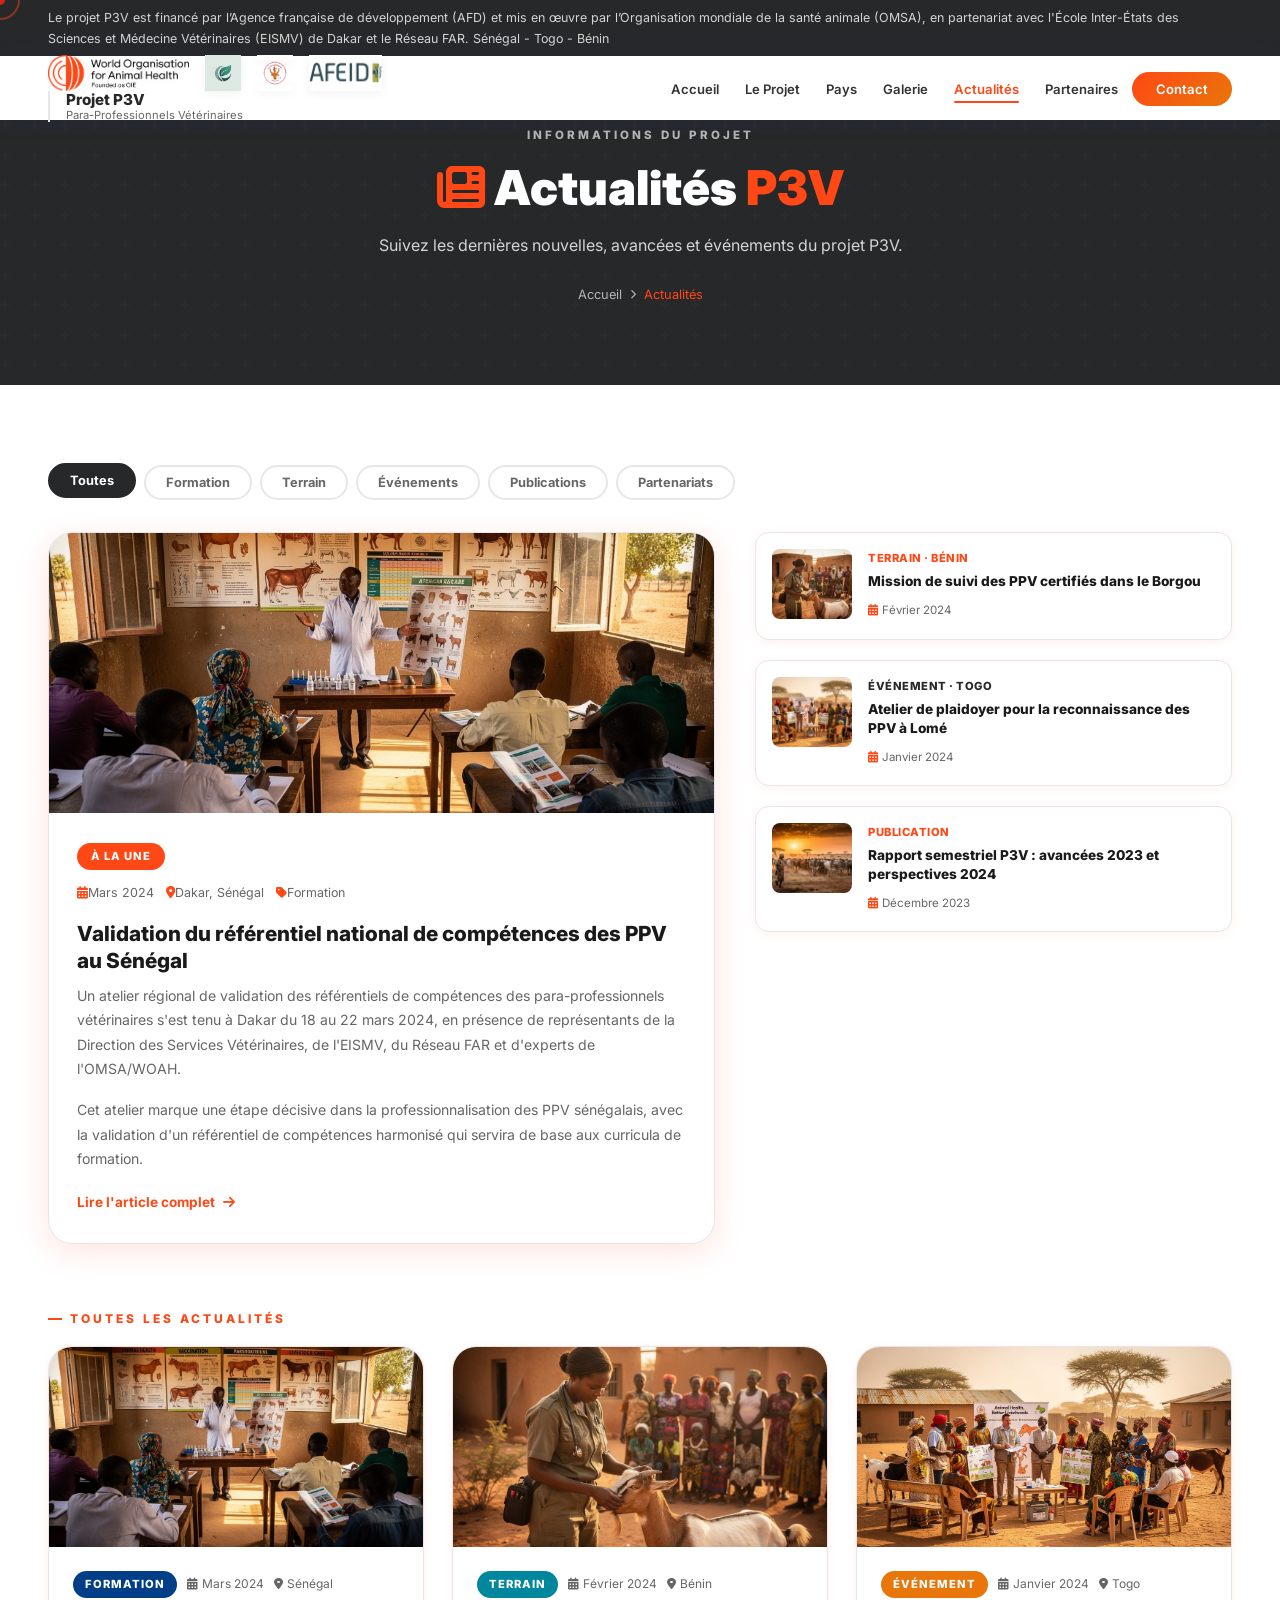
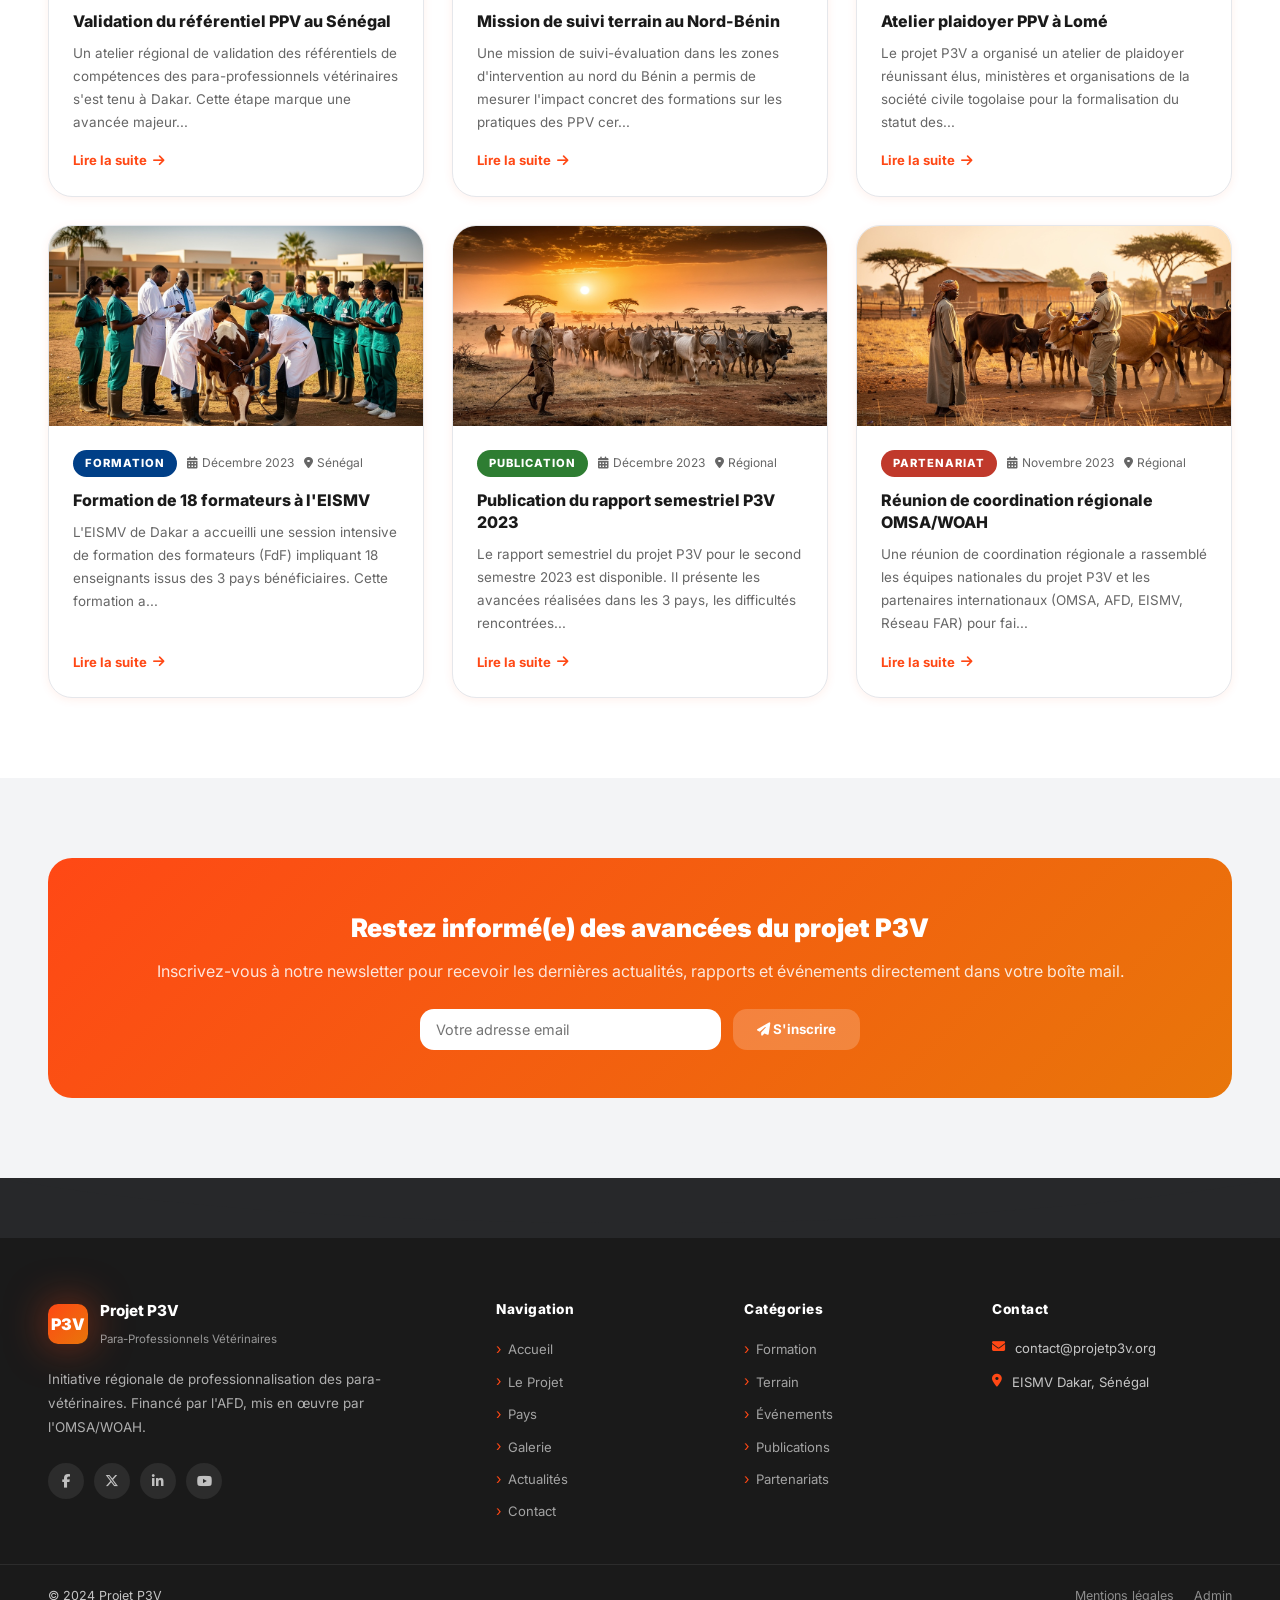
==== commit cf8dc792: "mise a jour 1" ====
--- a/actualites.html
+++ b/actualites.html
@@ -1,256 +1,472 @@
 <!DOCTYPE html>
 <html lang="fr">
+
 <head>
-  <meta charset="UTF-8"/>
-  <meta name="viewport" content="width=device-width, initial-scale=1.0"/>
+  <meta charset="UTF-8" />
+  <meta name="viewport" content="width=device-width, initial-scale=1.0" />
   <title>Actualités – Projet P3V</title>
-  <meta name="description" content="Dernières actualités, nouvelles et événements du projet P3V."/>
-  <link rel="preconnect" href="https://fonts.googleapis.com"/>
-  <link href="https://fonts.googleapis.com/css2?family=Inter:wght@300;400;500;600;700;800;900&display=swap" rel="stylesheet"/>
-  <link rel="stylesheet" href="https://cdn.jsdelivr.net/npm/@fortawesome/fontawesome-free@6.5.0/css/all.min.css"/>
-  <link rel="stylesheet" href="css/style.css"/>
+  <meta name="description" content="Dernières actualités, nouvelles et événements du projet P3V." />
+  <link rel="preconnect" href="https://fonts.googleapis.com" />
+  <link href="https://fonts.googleapis.com/css2?family=Inter:wght@300;400;500;600;700;800;900&display=swap"
+    rel="stylesheet" />
+  <link rel="stylesheet" href="https://cdn.jsdelivr.net/npm/@fortawesome/fontawesome-free@6.5.0/css/all.min.css" />
+  <link rel="stylesheet" href="css/style.css" />
   <style>
-    .actu-filters { display:flex; gap:8px; flex-wrap:wrap; margin-bottom:32px }
-    .af-btn { padding:8px 20px; border-radius:99px; border:2px solid var(--border); background:var(--white); font-size:.8rem; font-weight:700; color:var(--muted); cursor:pointer; transition:all .3s }
-    .af-btn.active,.af-btn:hover { background:var(--omsa-blue); border-color:var(--omsa-blue); color:#fff; transform:translateY(-2px) }
+    .actu-filters {
+      display: flex;
+      gap: 8px;
+      flex-wrap: wrap;
+      margin-bottom: 32px
+    }
+
+    .af-btn {
+      padding: 8px 20px;
+      border-radius: 99px;
+      border: 2px solid var(--border);
+      background: var(--white);
+      font-size: .8rem;
+      font-weight: 700;
+      color: var(--muted);
+      cursor: pointer;
+      transition: all .3s
+    }
+
+    .af-btn.active,
+    .af-btn:hover {
+      background: var(--omsa-dark);
+      border-color: var(--omsa-dark);
+      color: #fff;
+      transform: translateY(-2px)
+    }
 
     .actu-featured {
-      display:grid; grid-template-columns:1.4fr 1fr; gap:40px; margin-bottom:60px;
-    }
+      display: grid;
+      grid-template-columns: 1.4fr 1fr;
+      gap: 40px;
+      margin-bottom: 60px;
+    }
+
     .actu-feat-card {
-      background:var(--white); border-radius:var(--r-lg); overflow:hidden;
-      box-shadow:var(--shadow-m); border:1px solid var(--border);
-      transition:all .4s var(--ease-out);
-    }
-    .actu-feat-card:hover { transform:translateY(-6px); box-shadow:var(--shadow-xl); border-color:var(--omsa-teal) }
-    .actu-feat-img { width:100%; height:280px; object-fit:cover; transition:transform .6s var(--ease-out) }
-    .actu-feat-card:hover .actu-feat-img { transform:scale(1.04) }
-    .actu-feat-body { padding:28px }
+      background: var(--white);
+      border-radius: var(--r-lg);
+      overflow: hidden;
+      box-shadow: var(--shadow-m);
+      border: 1px solid var(--border);
+      transition: all .4s var(--ease-out);
+    }
+
+    .actu-feat-card:hover {
+      transform: translateY(-6px);
+      box-shadow: var(--shadow-xl);
+      border-color: var(--primary)
+    }
+
+    .actu-feat-img {
+      width: 100%;
+      height: 280px;
+      object-fit: cover;
+      transition: transform .6s var(--ease-out)
+    }
+
+    .actu-feat-card:hover .actu-feat-img {
+      transform: scale(1.04)
+    }
+
+    .actu-feat-body {
+      padding: 28px
+    }
+
     .actu-feat-badge {
-      display:inline-block; font-size:.7rem; font-weight:800; letter-spacing:1px;
-      text-transform:uppercase; padding:4px 14px; border-radius:99px;
-      background:var(--omsa-blue); color:#fff; margin-bottom:12px;
-    }
-    .actu-feat-badge.new { background:var(--omsa-orange) }
-    .actu-feat-body h2 { font-size:1.3rem; font-weight:800; color:var(--dark); margin-bottom:10px; line-height:1.3 }
-    .actu-feat-body p { font-size:.88rem; color:var(--muted); line-height:1.75; margin-bottom:16px }
-    .actu-feat-meta { display:flex; align-items:center; gap:12px; font-size:.78rem; color:var(--muted); margin-bottom:16px }
-    .actu-feat-meta i { color:var(--omsa-teal) }
-    .actu-read-more { display:inline-flex; align-items:center; gap:8px; font-size:.85rem; font-weight:700; color:var(--omsa-teal); transition:gap .3s }
-    .actu-read-more:hover { gap:12px; color:var(--omsa-blue) }
-
-    .actu-sidebar { display:flex; flex-direction:column; gap:20px }
+      display: inline-block;
+      font-size: .7rem;
+      font-weight: 800;
+      letter-spacing: 1px;
+      text-transform: uppercase;
+      padding: 4px 14px;
+      border-radius: 99px;
+      background: var(--omsa-dark);
+      color: #fff;
+      margin-bottom: 12px;
+    }
+
+    .actu-feat-badge.new {
+      background: var(--omsa-orange)
+    }
+
+    .actu-feat-body h2 {
+      font-size: 1.3rem;
+      font-weight: 800;
+      color: var(--dark);
+      margin-bottom: 10px;
+      line-height: 1.3
+    }
+
+    .actu-feat-body p {
+      font-size: .88rem;
+      color: var(--muted);
+      line-height: 1.75;
+      margin-bottom: 16px
+    }
+
+    .actu-feat-meta {
+      display: flex;
+      align-items: center;
+      gap: 12px;
+      font-size: .78rem;
+      color: var(--muted);
+      margin-bottom: 16px
+    }
+
+    .actu-feat-meta i {
+      color: var(--primary)
+    }
+
+    .actu-read-more {
+      display: inline-flex;
+      align-items: center;
+      gap: 8px;
+      font-size: .85rem;
+      font-weight: 700;
+      color: var(--primary);
+      transition: gap .3s
+    }
+
+    .actu-read-more:hover {
+      gap: 12px;
+      color: var(--omsa-dark)
+    }
+
+    .actu-sidebar {
+      display: flex;
+      flex-direction: column;
+      gap: 20px
+    }
+
     .actu-sidebar-card {
-      display:flex; gap:16px; align-items:flex-start;
-      background:var(--white); border-radius:var(--r-md); padding:16px;
-      border:1px solid var(--border); box-shadow:var(--shadow-s);
-      transition:all .3s; cursor:pointer;
-    }
-    .actu-sidebar-card:hover { box-shadow:var(--shadow-m); border-color:var(--omsa-teal); transform:translateX(4px) }
-    .asc-img { width:80px; height:70px; border-radius:var(--r-sm); object-fit:cover; flex-shrink:0 }
-    .asc-body h4 { font-size:.85rem; font-weight:800; color:var(--dark); margin-bottom:4px; line-height:1.4 }
-    .asc-body span { font-size:.72rem; color:var(--muted) }
-
-    .actu-list-grid { display:grid; grid-template-columns:repeat(auto-fill, minmax(340px,1fr)); gap:28px }
+      display: flex;
+      gap: 16px;
+      align-items: flex-start;
+      background: var(--white);
+      border-radius: var(--r-md);
+      padding: 16px;
+      border: 1px solid var(--border);
+      box-shadow: var(--shadow-s);
+      transition: all .3s;
+      cursor: pointer;
+    }
+
+    .actu-sidebar-card:hover {
+      box-shadow: var(--shadow-m);
+      border-color: var(--primary);
+      transform: translateX(4px)
+    }
+
+    .asc-img {
+      width: 80px;
+      height: 70px;
+      border-radius: var(--r-sm);
+      object-fit: cover;
+      flex-shrink: 0
+    }
+
+    .asc-body h4 {
+      font-size: .85rem;
+      font-weight: 800;
+      color: var(--dark);
+      margin-bottom: 4px;
+      line-height: 1.4
+    }
+
+    .asc-body span {
+      font-size: .72rem;
+      color: var(--muted)
+    }
+
+    .actu-list-grid {
+      display: grid;
+      grid-template-columns: repeat(auto-fill, minmax(340px, 1fr));
+      gap: 28px
+    }
 
     .newsletter-box {
-      background:linear-gradient(135deg, var(--omsa-blue), var(--omsa-teal));
-      border-radius:var(--r-lg); padding:48px; text-align:center; color:#fff;
-    }
-    .newsletter-box h3 { font-size:1.6rem; font-weight:900; margin-bottom:8px }
-    .newsletter-box p { opacity:.85; margin-bottom:24px }
-    .newsletter-form { display:flex; gap:12px; max-width:440px; margin:0 auto }
+      background: var(--grad-orange);
+      border-radius: var(--r-lg);
+      padding: 48px;
+      text-align: center;
+      color: #fff;
+    }
+
+    .newsletter-box h3 {
+      font-size: 1.6rem;
+      font-weight: 900;
+      margin-bottom: 8px
+    }
+
+    .newsletter-box p {
+      opacity: .85;
+      margin-bottom: 24px
+    }
+
+    .newsletter-form {
+      display: flex;
+      gap: 12px;
+      max-width: 440px;
+      margin: 0 auto
+    }
+
     .newsletter-form input {
-      flex:1; padding:12px 16px; border-radius:var(--r-md);
-      border:none; font-size:.9rem; font-family:var(--font); outline:none;
-    }
+      flex: 1;
+      padding: 12px 16px;
+      border-radius: var(--r-md);
+      border: none;
+      font-size: .9rem;
+      font-family: var(--font);
+      outline: none;
+    }
+
     .newsletter-form button {
-      padding:12px 24px; border-radius:var(--r-md); border:none;
-      background:rgba(255,255,255,.2); color:#fff; font-weight:700;
-      cursor:pointer; transition:all .3s; font-family:var(--font);
-    }
-    .newsletter-form button:hover { background:rgba(255,255,255,.35) }
-
-    @media(max-width:768px){
-      .actu-featured { grid-template-columns:1fr }
-      .newsletter-form { flex-direction:column }
+      padding: 12px 24px;
+      border-radius: var(--r-md);
+      border: none;
+      background: rgba(255, 255, 255, .2);
+      color: #fff;
+      font-weight: 700;
+      cursor: pointer;
+      transition: all .3s;
+      font-family: var(--font);
+    }
+
+    .newsletter-form button:hover {
+      background: rgba(255, 255, 255, .35)
+    }
+
+    @media(max-width:768px) {
+      .actu-featured {
+        grid-template-columns: 1fr
+      }
+
+      .newsletter-form {
+        flex-direction: column
+      }
     }
   </style>
 </head>
+
 <body>
 
-<div class="cursor" id="cursor"></div>
-<div class="cursor-follower" id="cursorFollower"></div>
-<div id="pageLoader">
-  <div class="loader-content">
-    <div class="loader-badge">P3V</div>
-    <div class="loader-title">PROJET P3V</div>
-    <div class="loader-subtitle">Chargement...</div>
-    <div class="loader-line"><div class="loader-line-fill" id="loaderFill"></div></div>
-    <div class="loader-pct" id="loaderPct">0%</div>
+  <div class="cursor" id="cursor"></div>
+  <div class="cursor-follower" id="cursorFollower"></div>
+  <div id="pageLoader">
+    <div class="loader-content">
+      <div class="loader-partners"><img src="images/logo-woah.png" alt="OMSA" /><img src="images/logo-afd.png"
+          alt="AFD" /><img src="images/logo-eismv.png" alt="EISMV" /><img src="images/logo-far.png" alt="Réseau FAR" />
+      </div>
+      <div class="loader-title">PROJET P3V</div>
+      <div class="loader-subtitle">Chargement...</div>
+      <div class="loader-line">
+        <div class="loader-line-fill" id="loaderFill"></div>
+      </div>
+      <div class="loader-pct" id="loaderPct">0%</div>
+    </div>
   </div>
-</div>
-
-<!-- HEADER -->
-<header id="site-header">
-  <div class="header-ribbon">
+
+  <!-- HEADER -->
+  <header id="site-header">
+    <div class="header-ribbon">
+      <div class="container">
+        Le projet P3V est financé par l’Agence française de développement (AFD) et mis en œuvre par l’Organisation
+        mondiale de la santé animale (OMSA), en partenariat avec l'École Inter-États des Sciences et Médecine
+        Vétérinaires (EISMV) de Dakar et le Réseau FAR. Sénégal - Togo - Bénin
+      </div>
+    </div>
+    <nav id="main-nav">
+      <div class="container">
+        <a href="index.html" class="nav-logo">
+          <div class="header-partners"><img src="images/logo-woah.png" alt="OMSA" /><img src="images/logo-afd.png"
+              alt="AFD" /><img src="images/logo-eismv.png" alt="EISMV" /><img src="images/logo-far.png"
+              alt="Réseau FAR" /></div>
+          <div class="nl-text"><strong>Projet P3V</strong><span>Para-Professionnels Vétérinaires</span></div>
+        </a>
+        <ul class="nav-links" id="navLinks">
+          <li><a href="index.html">Accueil</a></li>
+          <li><a href="projet.html">Le Projet</a></li>
+          <li><a href="pays.html">Pays</a></li>
+          <li><a href="galerie.html">Galerie</a></li>
+          <li><a href="actualites.html" class="active">Actualités</a></li>
+          <li><a href="index.html#partenaires">Partenaires</a></li>
+          <li><a href="contact.html" class="nav-cta">Contact</a></li>
+        </ul>
+        <button class="burger-btn" id="burgerBtn"><span></span><span></span><span></span></button>
+      </div>
+    </nav>
+  </header>
+
+  <!-- PAGE HERO -->
+  <div class="page-hero">
     <div class="container">
-      <span><i class="fas fa-map-marker-alt"></i>Sénégal · Bénin · Togo</span>
-      <span><i class="fas fa-envelope"></i>contact@projetp3v.org</span>
-      <div class="ribbon-socials">
-        <a href="#"><i class="fab fa-facebook-f"></i></a><a href="#"><i class="fab fa-x-twitter"></i></a>
-        <a href="#"><i class="fab fa-linkedin-in"></i></a><a href="#"><i class="fab fa-youtube"></i></a>
+      <div class="page-hero-content">
+        <div class="page-hero-eyebrow">Informations du projet</div>
+        <h1><i class="fas fa-newspaper" style="color:var(--primary)"></i> Actualités <em
+            style="color:var(--primary);font-style:normal">P3V</em></h1>
+        <p>Suivez les dernières nouvelles, avancées et événements du projet P3V.</p>
+        <nav class="breadcrumb-nav">
+          <a href="index.html">Accueil</a><i class="fas fa-chevron-right"></i><span>Actualités</span>
+        </nav>
       </div>
     </div>
   </div>
-  <nav id="main-nav">
+
+  <!-- ACTUALITÉS -->
+  <section style="padding:80px 0; background:var(--white)">
     <div class="container">
-      <a href="index.html" class="nav-logo">
-        <div class="nl-badge">P3V</div>
-        <div class="nl-text"><strong>Projet P3V</strong><span>Para-Professionnels Vétérinaires</span></div>
-      </a>
-      <ul class="nav-links" id="navLinks">
-        <li><a href="index.html">Accueil</a></li>
-        <li><a href="projet.html">Le Projet</a></li>
-        <li><a href="pays.html">Pays</a></li>
-        <li><a href="galerie.html">Galerie</a></li>
-        <li><a href="actualites.html" class="active">Actualités</a></li>
-        <li><a href="index.html#partenaires">Partenaires</a></li>
-        <li><a href="contact.html" class="nav-cta">Contact</a></li>
-      </ul>
-      <button class="burger-btn" id="burgerBtn"><span></span><span></span><span></span></button>
-    </div>
-  </nav>
-</header>
-
-<!-- PAGE HERO -->
-<div class="page-hero">
-  <div class="container">
-    <div class="page-hero-content">
-      <div class="page-hero-eyebrow">Informations du projet</div>
-      <h1><i class="fas fa-newspaper" style="color:var(--omsa-teal)"></i> Actualités <em style="color:var(--omsa-teal);font-style:normal">P3V</em></h1>
-      <p>Suivez les dernières nouvelles, avancées et événements du projet P3V.</p>
-      <nav class="breadcrumb-nav">
-        <a href="index.html">Accueil</a><i class="fas fa-chevron-right"></i><span>Actualités</span>
-      </nav>
-    </div>
-  </div>
-</div>
-
-<!-- ACTUALITÉS -->
-<section style="padding:80px 0; background:var(--white)">
-  <div class="container">
-
-    <!-- Filtres -->
-    <div class="actu-filters" data-reveal="up">
-      <button class="af-btn active" data-cat="all">Toutes</button>
-      <button class="af-btn" data-cat="Formation">Formation</button>
-      <button class="af-btn" data-cat="Terrain">Terrain</button>
-      <button class="af-btn" data-cat="Événement">Événements</button>
-      <button class="af-btn" data-cat="Publication">Publications</button>
-      <button class="af-btn" data-cat="Partenariat">Partenariats</button>
-    </div>
-
-    <!-- Article à la une -->
-    <div class="actu-featured" data-reveal="up" style="transition-delay:.1s">
-      <div class="actu-feat-card">
-        <img src="images/hero-formation-ppv.jpg" alt="À la une" class="actu-feat-img"/>
-        <div class="actu-feat-body">
-          <span class="actu-feat-badge new">À la une</span>
-          <div class="actu-feat-meta">
-            <span><i class="fas fa-calendar-alt"></i>Mars 2024</span>
-            <span><i class="fas fa-map-marker-alt"></i>Dakar, Sénégal</span>
-            <span><i class="fas fa-tag"></i>Formation</span>
-          </div>
-          <h2>Validation du référentiel national de compétences des PPV au Sénégal</h2>
-          <p>Un atelier régional de validation des référentiels de compétences des para-professionnels vétérinaires s'est tenu à Dakar du 18 au 22 mars 2024, en présence de représentants de la Direction des Services Vétérinaires, de l'EISMV, du Réseau FAR et d'experts de l'OMSA/WOAH.</p>
-          <p>Cet atelier marque une étape décisive dans la professionnalisation des PPV sénégalais, avec la validation d'un référentiel de compétences harmonisé qui servira de base aux curricula de formation.</p>
-          <a href="#" class="actu-read-more">Lire l'article complet <i class="fas fa-arrow-right"></i></a>
+
+      <!-- Filtres -->
+      <div class="actu-filters" data-reveal="up">
+        <button class="af-btn active" data-cat="all">Toutes</button>
+        <button class="af-btn" data-cat="Formation">Formation</button>
+        <button class="af-btn" data-cat="Terrain">Terrain</button>
+        <button class="af-btn" data-cat="Événement">Événements</button>
+        <button class="af-btn" data-cat="Publication">Publications</button>
+        <button class="af-btn" data-cat="Partenariat">Partenariats</button>
+      </div>
+
+      <!-- Article à la une -->
+      <div class="actu-featured" data-reveal="up" style="transition-delay:.1s">
+        <div class="actu-feat-card">
+          <img src="images/hero-formation-ppv.jpg" alt="À la une" class="actu-feat-img" />
+          <div class="actu-feat-body">
+            <span class="actu-feat-badge new">À la une</span>
+            <div class="actu-feat-meta">
+              <span><i class="fas fa-calendar-alt"></i>Mars 2024</span>
+              <span><i class="fas fa-map-marker-alt"></i>Dakar, Sénégal</span>
+              <span><i class="fas fa-tag"></i>Formation</span>
+            </div>
+            <h2>Validation du référentiel national de compétences des PPV au Sénégal</h2>
+            <p>Un atelier régional de validation des référentiels de compétences des para-professionnels vétérinaires
+              s'est tenu à Dakar du 18 au 22 mars 2024, en présence de représentants de la Direction des Services
+              Vétérinaires, de l'EISMV, du Réseau FAR et d'experts de l'OMSA/WOAH.</p>
+            <p>Cet atelier marque une étape décisive dans la professionnalisation des PPV sénégalais, avec la validation
+              d'un référentiel de compétences harmonisé qui servira de base aux curricula de formation.</p>
+            <a href="#" class="actu-read-more">Lire l'article complet <i class="fas fa-arrow-right"></i></a>
+          </div>
         </div>
-      </div>
-
-      <div class="actu-sidebar">
-        <div class="actu-sidebar-card">
-          <img src="images/ppv-examen-animal.jpg" alt="Mission Bénin" class="asc-img"/>
-          <div class="asc-body">
-            <div style="font-size:.7rem;font-weight:800;color:var(--omsa-orange);margin-bottom:4px;letter-spacing:.5px">TERRAIN · BÉNIN</div>
-            <h4>Mission de suivi des PPV certifiés dans le Borgou</h4>
-            <span><i class="fas fa-calendar-alt" style="color:var(--omsa-teal);margin-right:4px"></i>Février 2024</span>
+
+        <div class="actu-sidebar">
+          <div class="actu-sidebar-card">
+            <img src="images/ppv-examen-animal.jpg" alt="Mission Bénin" class="asc-img" />
+            <div class="asc-body">
+              <div
+                style="font-size:.7rem;font-weight:800;color:var(--omsa-orange);margin-bottom:4px;letter-spacing:.5px">
+                TERRAIN · BÉNIN</div>
+              <h4>Mission de suivi des PPV certifiés dans le Borgou</h4>
+              <span><i class="fas fa-calendar-alt" style="color:var(--primary);margin-right:4px"></i>Février 2024</span>
+            </div>
+          </div>
+          <div class="actu-sidebar-card">
+            <img src="images/reunion-communautaire.jpg" alt="Atelier Lomé" class="asc-img" />
+            <div class="asc-body">
+              <div style="font-size:.7rem;font-weight:800;color:var(--omsa-dark);margin-bottom:4px;letter-spacing:.5px">
+                ÉVÉNEMENT · TOGO</div>
+              <h4>Atelier de plaidoyer pour la reconnaissance des PPV à Lomé</h4>
+              <span><i class="fas fa-calendar-alt" style="color:var(--primary);margin-right:4px"></i>Janvier 2024</span>
+            </div>
+          </div>
+          <div class="actu-sidebar-card">
+            <img src="images/hero-eleveurs-sahel.jpg" alt="Revue semestrielle" class="asc-img" />
+            <div class="asc-body">
+              <div style="font-size:.7rem;font-weight:800;color:var(--primary);margin-bottom:4px;letter-spacing:.5px">
+                PUBLICATION</div>
+              <h4>Rapport semestriel P3V : avancées 2023 et perspectives 2024</h4>
+              <span><i class="fas fa-calendar-alt" style="color:var(--primary);margin-right:4px"></i>Décembre
+                2023</span>
+            </div>
           </div>
         </div>
-        <div class="actu-sidebar-card">
-          <img src="images/reunion-communautaire.jpg" alt="Atelier Lomé" class="asc-img"/>
-          <div class="asc-body">
-            <div style="font-size:.7rem;font-weight:800;color:var(--omsa-blue);margin-bottom:4px;letter-spacing:.5px">ÉVÉNEMENT · TOGO</div>
-            <h4>Atelier de plaidoyer pour la reconnaissance des PPV à Lomé</h4>
-            <span><i class="fas fa-calendar-alt" style="color:var(--omsa-teal);margin-right:4px"></i>Janvier 2024</span>
-          </div>
+      </div>
+
+      <!-- Grille actualités -->
+      <div class="section-eyebrow" style="margin-bottom:16px">Toutes les actualités</div>
+      <div class="actu-list-grid" id="actuListGrid">
+        <!-- Chargé dynamiquement -->
+      </div>
+
+      <div id="actuLoading" style="text-align:center;padding:40px;color:var(--muted)">
+        <i class="fas fa-spinner fa-spin" style="font-size:1.5rem"></i>
+      </div>
+    </div>
+  </section>
+
+  <!-- NEWSLETTER -->
+  <section style="padding:80px 0; background:var(--light2)">
+    <div class="container">
+      <div class="newsletter-box" data-reveal="up">
+        <h3>Restez informé(e) des avancées du projet P3V</h3>
+        <p>Inscrivez-vous à notre newsletter pour recevoir les dernières actualités, rapports et événements directement
+          dans votre boîte mail.</p>
+        <div class="newsletter-form">
+          <input type="email" placeholder="Votre adresse email" id="newsletterEmail" />
+          <button type="button" onclick="subscribeNewsletter()">
+            <i class="fas fa-paper-plane"></i> S'inscrire
+          </button>
         </div>
-        <div class="actu-sidebar-card">
-          <img src="images/hero-eleveurs-sahel.jpg" alt="Revue semestrielle" class="asc-img"/>
-          <div class="asc-body">
-            <div style="font-size:.7rem;font-weight:800;color:var(--omsa-teal);margin-bottom:4px;letter-spacing:.5px">PUBLICATION</div>
-            <h4>Rapport semestriel P3V : avancées 2023 et perspectives 2024</h4>
-            <span><i class="fas fa-calendar-alt" style="color:var(--omsa-teal);margin-right:4px"></i>Décembre 2023</span>
+        <p id="newsletterMsg" style="margin-top:12px;font-size:.82rem;display:none"></p>
+      </div>
+    </div>
+  </section>
+
+  <!-- FOOTER -->
+  <footer>
+    <div class="footer-wave"><svg viewBox="0 0 1200 60" preserveAspectRatio="none">
+        <path d="M0,0 C300,60 900,60 1200,0 L1200,60 L0,60 Z" fill="#27282A" />
+      </svg></div>
+    <div class="footer-main">
+      <div class="container">
+        <div class="footer-grid">
+          <div class="fg-brand">
+            <a href="index.html" class="fg-logo">
+              <div class="loader-badge" style="width:40px;height:40px;font-size:1rem;margin:0;border-radius:10px">P3V
+              </div>
+              <div class="fg-logo-text"><strong>Projet P3V</strong><span>Para-Professionnels Vétérinaires</span></div>
+            </a>
+            <p class="fg-desc">Initiative régionale de professionnalisation des para-vétérinaires. Financé par l'AFD,
+              mis en œuvre par l'OMSA/WOAH.</p>
+            <div class="footer-socials"><a href="#"><i class="fab fa-facebook-f"></i></a><a href="#"><i
+                  class="fab fa-x-twitter"></i></a><a href="#"><i class="fab fa-linkedin-in"></i></a><a href="#"><i
+                  class="fab fa-youtube"></i></a></div>
+          </div>
+          <div class="footer-col">
+            <h5>Navigation</h5>
+            <div class="footer-links"><a href="index.html">Accueil</a><a href="projet.html">Le Projet</a><a
+                href="pays.html">Pays</a><a href="galerie.html">Galerie</a><a href="actualites.html">Actualités</a><a
+                href="contact.html">Contact</a></div>
+          </div>
+          <div class="footer-col">
+            <h5>Catégories</h5>
+            <div class="footer-links"><a href="#">Formation</a><a href="#">Terrain</a><a href="#">Événements</a><a
+                href="#">Publications</a><a href="#">Partenariats</a></div>
+          </div>
+          <div class="footer-col">
+            <h5>Contact</h5>
+            <div class="footer-contact-list">
+              <div class="fcl-row"><i class="fas fa-envelope"></i><span>contact@projetp3v.org</span></div>
+              <div class="fcl-row"><i class="fas fa-map-marker-alt"></i><span>EISMV Dakar, Sénégal</span></div>
+            </div>
           </div>
         </div>
       </div>
     </div>
-
-    <!-- Grille actualités -->
-    <div class="section-eyebrow" style="margin-bottom:16px">Toutes les actualités</div>
-    <div class="actu-list-grid" id="actuListGrid">
-      <!-- Chargé dynamiquement -->
-    </div>
-
-    <div id="actuLoading" style="text-align:center;padding:40px;color:var(--muted)">
-      <i class="fas fa-spinner fa-spin" style="font-size:1.5rem"></i>
-    </div>
-  </div>
-</section>
-
-<!-- NEWSLETTER -->
-<section style="padding:80px 0; background:var(--light2)">
-  <div class="container">
-    <div class="newsletter-box" data-reveal="up">
-      <h3>Restez informé(e) des avancées du projet P3V</h3>
-      <p>Inscrivez-vous à notre newsletter pour recevoir les dernières actualités, rapports et événements directement dans votre boîte mail.</p>
-      <div class="newsletter-form">
-        <input type="email" placeholder="Votre adresse email" id="newsletterEmail"/>
-        <button type="button" onclick="subscribeNewsletter()">
-          <i class="fas fa-paper-plane"></i> S'inscrire
-        </button>
-      </div>
-      <p id="newsletterMsg" style="margin-top:12px;font-size:.82rem;display:none"></p>
-    </div>
-  </div>
-</section>
-
-<!-- FOOTER -->
-<footer>
-  <div class="footer-wave"><svg viewBox="0 0 1200 60" preserveAspectRatio="none"><path d="M0,0 C300,60 900,60 1200,0 L1200,60 L0,60 Z" fill="#0A1628"/></svg></div>
-  <div class="footer-main">
-    <div class="container">
-      <div class="footer-grid">
-        <div class="fg-brand">
-          <a href="index.html" class="fg-logo">
-            <div class="fg-logo-badge">P3V</div>
-            <div class="fg-logo-text"><strong>Projet P3V</strong><span>Para-Professionnels Vétérinaires</span></div>
-          </a>
-          <p class="fg-desc">Initiative régionale de professionnalisation des para-vétérinaires. Financé par l'AFD, mis en œuvre par l'OMSA/WOAH.</p>
-          <div class="footer-socials"><a href="#"><i class="fab fa-facebook-f"></i></a><a href="#"><i class="fab fa-x-twitter"></i></a><a href="#"><i class="fab fa-linkedin-in"></i></a><a href="#"><i class="fab fa-youtube"></i></a></div>
+    <div class="footer-bottom">
+      <div class="container">
+        <div class="fb-inner"><span>© 2024 Projet P3V</span>
+          <div class="fb-right"><a href="#">Mentions légales</a><a href="admin.html">Admin</a></div>
         </div>
-        <div class="footer-col"><h5>Navigation</h5><div class="footer-links"><a href="index.html">Accueil</a><a href="projet.html">Le Projet</a><a href="pays.html">Pays</a><a href="galerie.html">Galerie</a><a href="actualites.html">Actualités</a><a href="contact.html">Contact</a></div></div>
-        <div class="footer-col"><h5>Catégories</h5><div class="footer-links"><a href="#">Formation</a><a href="#">Terrain</a><a href="#">Événements</a><a href="#">Publications</a><a href="#">Partenariats</a></div></div>
-        <div class="footer-col"><h5>Contact</h5><div class="footer-contact-list"><div class="fcl-row"><i class="fas fa-envelope"></i><span>contact@projetp3v.org</span></div><div class="fcl-row"><i class="fas fa-map-marker-alt"></i><span>EISMV Dakar, Sénégal</span></div></div></div>
-      </div>
-    </div>
-  </div>
-  <div class="footer-bottom"><div class="container"><div class="fb-inner"><span>© 2024 Projet P3V</span><div class="fb-right"><a href="#">Mentions légales</a><a href="admin.html">Admin</a></div></div></div></div>
-</footer>
-<button id="backToTop"><i class="fas fa-chevron-up"></i></button>
-
-<script src="js/pages.js"></script>
-<script src="js/actualites.js"></script>
+      </div>
+    </div>
+  </footer>
+  <button id="backToTop"><i class="fas fa-chevron-up"></i></button>
+
+  <script src="js/pages.js"></script>
+  <script src="js/actualites.js"></script>
 </body>
-</html>
+
+</html>
--- a/css/style.css
+++ b/css/style.css
@@ -5,38 +5,42 @@
 
 /* ── VARIABLES COULEURS OMSA/WOAH ── */
 :root {
-  /* Palette principale OMSA */
-  --omsa-blue:        #003F87;   /* Bleu institutionnel OMSA */
-  --omsa-blue-dark:   #002560;
-  --omsa-blue-mid:    #0057AA;
-  --omsa-blue-light:  #1A78D0;
-  --omsa-teal:        #00879E;   /* Teal OMSA secondaire */
-  --omsa-teal-dark:   #006478;
+  /* Palette principale OMSA - NOUVELLE CHARTE */
+  --omsa-orange:      #FF4815;   /* Orange dominant OMSA */
+  --omsa-orange-mid:  #E8760A;
+  --omsa-orange-light:#FF7043;
+  --omsa-dark:        #27282A;   /* Gris Anthracite OMSA */
+  --omsa-blue:        #003F87;   /* Bleu institutionnel OMSA (Secondaire) */
+  --omsa-blue-dark:   #001C40;
+  --omsa-teal:        #00879E;   
+  --omsa-teal-dark:   #005F6E;
   --omsa-green:       #4CAF50;
   --omsa-green-dark:  #2E7D32;
-  --omsa-orange:      #E8760A;
   --omsa-red:         #C0392B;
   --omsa-gold:        #C8960A;
 
   /* Alias */
-  --primary:          var(--omsa-blue);
-  --primary-dark:     var(--omsa-blue-dark);
-  --primary-light:    var(--omsa-blue-mid);
-  --accent:           var(--omsa-teal);
-  --green:            var(--omsa-green-dark);
-  --green-light:      var(--omsa-green);
-  --blue:             var(--omsa-blue-light);
+  --primary:          var(--omsa-orange);
+  --primary-dark:     var(--omsa-orange-mid);
+  --primary-light:    var(--omsa-orange-light);
+  --accent:           var(--primary);
+  --secondary:        var(--omsa-dark);
+  --green:            var(--omsa-green);
+  --blue:             var(--primary);
   --orange:           var(--omsa-orange);
-  --gold:             var(--omsa-gold);
+
+  /* Gradients */
+  --grad-orange: linear-gradient(135deg, var(--omsa-orange), var(--omsa-orange-mid));
+  --grad-dark:   linear-gradient(135deg, var(--omsa-dark), #1a1a1a);
 
   /* Neutres */
-  --dark:             #0A1628;
-  --dark2:            #0F2040;
-  --text:             #2D3748;
-  --muted:            #5A6A80;
-  --border:           #D8E4F0;
-  --light:            #EEF4FB;
-  --light2:           #F8FAFE;
+  --dark:             #1A1A1A;
+  --dark2:            #27282A;
+  --text:             #333333;
+  --muted:            #666666;
+  --border:           #E5E7EB;
+  --light:            #F9FAFB;
+  --light2:           #F3F4F6;
   --white:            #FFFFFF;
 
   /* Typographie */
@@ -49,10 +53,10 @@
   --ease-io:   cubic-bezier(0.87, 0, 0.13, 1);
   --ease-spring: cubic-bezier(0.34, 1.56, 0.64, 1);
 
-  --shadow-s:  0 2px 10px rgba(0, 63, 135, .08);
-  --shadow-m:  0 8px 32px rgba(0, 63, 135, .14);
-  --shadow-l:  0 20px 60px rgba(0, 63, 135, .20);
-  --shadow-xl: 0 32px 80px rgba(0, 63, 135, .26);
+  --shadow-s:  0 2px 10px rgba(255, 72, 21, .08);
+  --shadow-m:  0 8px 32px rgba(255, 72, 21, .14);
+  --shadow-l:  0 20px 60px rgba(255, 72, 21, .20);
+  --shadow-xl: 0 32px 80px rgba(255, 72, 21, .26);
 
   --r-xs: 4px; --r-sm: 8px; --r-md: 14px; --r-lg: 24px; --r-xl: 40px;
 }
@@ -73,13 +77,13 @@
 ────────────────────────────────────────────────── */
 .cursor {
   position:fixed; width:10px; height:10px; border-radius:50%;
-  background:var(--omsa-teal); pointer-events:none; z-index:99999;
+  background:var(--primary); pointer-events:none; z-index:99999;
   transform:translate(-50%,-50%); transition:transform .1s;
   mix-blend-mode:difference;
 }
 .cursor-follower {
   position:fixed; width:40px; height:40px; border-radius:50%;
-  border:2px solid rgba(0,135,158,.45); pointer-events:none; z-index:99998;
+  border:2px solid rgba(255, 72, 21, .45); pointer-events:none; z-index:99998;
   transform:translate(-50%,-50%); transition:left .18s var(--ease-out), top .18s var(--ease-out);
 }
 body:has(a:hover) .cursor { transform:translate(-50%,-50%) scale(2.5); }
@@ -88,23 +92,37 @@
    PAGE LOADER
 ────────────────────────────────────────────────── */
 #pageLoader {
-  position:fixed; inset:0; background:var(--omsa-blue-dark);
+  position:fixed; inset:0; 
+  background: radial-gradient(circle at center, #2f3136 0%, #121316 100%);
   display:flex; align-items:center; justify-content:center;
   z-index:100000; transition:opacity .7s var(--ease-out), visibility .7s;
+  overflow: hidden;
+}
+#pageLoader::before {
+  content: ''; position: absolute; width: 150%; height: 150%; top: -25%; left: -25%;
+  background: 
+    radial-gradient(circle at 15% 15%, rgba(255, 72, 21, 0.08) 0%, transparent 25%),
+    radial-gradient(circle at 85% 85%, rgba(0, 63, 135, 0.08) 0%, transparent 25%);
+  filter: blur(60px);
+  animation: bgMove 20s ease-in-out infinite alternate;
+}
+@keyframes bgMove {
+  from { transform: rotate(0deg) scale(1); }
+  to { transform: rotate(5deg) scale(1.1); }
 }
 #pageLoader.hidden { opacity:0; visibility:hidden; pointer-events:none }
 .loader-content { text-align:center; color:var(--white) }
 .loader-badge {
-  width:80px; height:80px; border-radius:50%;
-  background:linear-gradient(135deg, var(--omsa-teal), var(--omsa-blue-light));
+  width:80px; height:80px; border-radius:15px;
+  background:linear-gradient(135deg, var(--omsa-orange), var(--omsa-orange-mid));
   display:flex; align-items:center; justify-content:center;
   font-size:1.6rem; font-weight:900; color:#fff;
-  margin:0 auto 18px; box-shadow:0 0 40px rgba(0,135,158,.5);
+  margin:0 auto 18px; box-shadow:0 0 40px rgba(255, 72, 21, .5);
   animation:pulseBadge 1.8s ease-in-out infinite;
 }
 @keyframes pulseBadge {
-  0%,100%{ box-shadow:0 0 20px rgba(0,135,158,.4) }
-  50%{ box-shadow:0 0 60px rgba(0,135,158,.8) }
+  0%,100%{ box-shadow:0 0 20px rgba(255, 72, 21, .4); transform: scale(1) }
+  50%{ box-shadow:0 0 60px rgba(255, 72, 21, .8); transform: scale(1.05) }
 }
 .loader-title { font-size:1.6rem; font-weight:800; letter-spacing:3px; margin-bottom:6px }
 .loader-subtitle { font-size:.9rem; opacity:.7; margin-bottom:28px }
@@ -114,7 +132,7 @@
 }
 .loader-line-fill {
   height:100%; width:0%;
-  background:linear-gradient(90deg, var(--omsa-teal), var(--omsa-blue-light));
+  background:linear-gradient(90deg, var(--primary), var(--omsa-blue-light));
   border-radius:99px; transition:width .08s linear;
 }
 .loader-pct { font-size:.85rem; opacity:.6; font-weight:600 }
@@ -129,14 +147,14 @@
 #site-header.nav-hidden { transform:translateY(-100%) }
 
 .header-ribbon {
-  background:var(--omsa-blue-dark);
+  background:var(--omsa-dark);
   padding:7px 0; font-size:.78rem; color:rgba(255,255,255,.8);
 }
 .header-ribbon .container {
   display:flex; justify-content:space-between; align-items:center; gap:12px; flex-wrap:wrap;
 }
 .header-ribbon span { display:flex; align-items:center; gap:6px }
-.header-ribbon i { color:var(--omsa-teal) }
+.header-ribbon i { color:var(--primary) }
 .ribbon-socials { display:flex; gap:10px }
 .ribbon-socials a {
   width:26px; height:26px; border-radius:50%;
@@ -144,7 +162,7 @@
   display:flex; align-items:center; justify-content:center;
   font-size:.7rem; transition:background .3s;
 }
-.ribbon-socials a:hover { background:var(--omsa-teal) }
+.ribbon-socials a:hover { background:var(--primary) }
 
 #main-nav {
   background:var(--white);
@@ -155,15 +173,17 @@
   display:flex; align-items:center; justify-content:space-between;
   height:64px;
 }
-.nav-logo { display:flex; align-items:center; gap:12px; text-decoration:none }
-.nl-badge {
-  width:42px; height:42px; border-radius:10px; flex-shrink:0;
-  background:linear-gradient(135deg, var(--omsa-blue), var(--omsa-teal));
-  display:flex; align-items:center; justify-content:center;
-  font-weight:900; color:#fff; font-size:.95rem; letter-spacing:1px;
-}
-.nl-text { display:flex; flex-direction:column; line-height:1.2 }
-.nl-text strong { font-size:.95rem; color:var(--omsa-blue); font-weight:800 }
+.header-partners {
+  display:flex; align-items:center; gap:16px; flex-wrap:nowrap;
+}
+.header-partners img {
+  height:36px; width:auto; object-fit:contain; filter: drop-shadow(0 2px 4px rgba(0,0,0,0.05));
+  transition: transform .3s;
+}
+.header-partners img:hover { transform: translateY(-2px) scale(1.05); }
+
+.nl-text { display:flex; flex-direction:column; line-height:1.2; border-left: 2px solid var(--border); padding-left: 16px }
+.nl-text strong { font-size:.95rem; color:var(--omsa-dark); font-weight:800 }
 .nl-text span { font-size:.7rem; color:var(--muted) }
 
 .nav-links { display:flex; align-items:center; gap:2px }
@@ -173,20 +193,20 @@
 }
 .nav-links li a::after {
   content:''; position:absolute; bottom:2px; left:50%; right:50%;
-  height:2px; background:var(--omsa-teal); border-radius:99px; transition:all .3s;
+  height:2px; background:var(--primary); border-radius:99px; transition:all .3s;
 }
 .nav-links li a:hover, .nav-links li a.active {
-  color:var(--omsa-blue);
+  color:var(--primary);
 }
 .nav-links li a:hover::after, .nav-links li a.active::after {
   left:12px; right:12px;
 }
 .nav-links li a.nav-cta {
-  background:linear-gradient(135deg, var(--omsa-blue), var(--omsa-teal));
-  color:#fff; padding:9px 18px;
+  background:linear-gradient(135deg, var(--primary), var(--primary-dark));
+  color:#fff; padding:9px 24px; border-radius:99px;
 }
 .nav-links li a.nav-cta::after { display:none }
-.nav-links li a.nav-cta:hover { transform:translateY(-2px); box-shadow:var(--shadow-m) }
+.nav-links li a.nav-cta:hover { transform:translateY(-2px); box-shadow:var(--shadow-m); opacity:.9 }
 
 .burger-btn {
   display:none; flex-direction:column; gap:5px; background:none;
@@ -227,9 +247,9 @@
   position:absolute; inset:0; z-index:1;
   background:linear-gradient(
     135deg,
-    rgba(0,37,96,.88) 0%,
-    rgba(0,63,135,.72) 40%,
-    rgba(0,100,120,.4) 70%,
+    rgba(39, 40, 42, .9) 0%,
+    rgba(39, 40, 42, .75) 40%,
+    rgba(255, 72, 21, .2) 75%,
     transparent 100%
   );
 }
@@ -268,7 +288,7 @@
 }
 .kicker-dot {
   width:8px; height:8px; border-radius:50%;
-  background:var(--omsa-teal);
+  background:var(--primary);
   animation:pulseDot 2s ease-in-out infinite;
 }
 @keyframes pulseDot {
@@ -284,7 +304,7 @@
   display:block; overflow:hidden;
   opacity:0; transform:translateY(40px);
 }
-.ht-line.accent { color:var(--omsa-teal); font-style:italic }
+.ht-line.accent { color:var(--primary); font-style:italic }
 .ht-line:nth-child(1){ animation:fadeSlideUp .9s .4s var(--ease-out) forwards }
 .ht-line:nth-child(2){ animation:fadeSlideUp .9s .55s var(--ease-out) forwards }
 .ht-line:nth-child(3){ animation:fadeSlideUp .9s .7s var(--ease-out) forwards }
@@ -306,15 +326,15 @@
 }
 .btn-hero-primary {
   display:inline-flex; align-items:center; gap:10px;
-  background:linear-gradient(135deg, var(--omsa-teal), var(--omsa-blue-light));
+  background:linear-gradient(135deg, var(--primary), var(--primary-dark));
   color:#fff; padding:14px 30px; border-radius:var(--r-md);
   font-weight:700; font-size:.95rem; letter-spacing:.3px;
-  box-shadow:0 8px 30px rgba(0,135,158,.4);
+  box-shadow:0 8px 30px rgba(255, 72, 21, .4);
   transition:all .35s var(--ease-out);
 }
 .btn-hero-primary:hover {
   transform:translateY(-3px);
-  box-shadow:0 16px 50px rgba(0,135,158,.5); color:#fff;
+  box-shadow:0 16px 50px rgba(255, 72, 21, .5); color:#fff;
 }
 .btn-hero-ghost {
   display:inline-flex; align-items:center; gap:10px;
@@ -340,7 +360,7 @@
   font-size:.82rem; font-weight:600; color:#fff;
   transition:all .3s;
 }
-.hf-item:hover { background:rgba(0,135,158,.3); border-color:var(--omsa-teal) }
+.hf-item:hover { background:rgba(255, 72, 21, .3); border-color:var(--primary) }
 .hf-flag { font-size:1.1rem }
 .hf-sep { color:rgba(255,255,255,.4); font-size:1.2rem }
 
@@ -359,8 +379,8 @@
 /* Stats bar */
 .hero-stats-bar {
   position:absolute; bottom:0; left:0; right:0; z-index:5;
-  background:rgba(0,37,96,.92); backdrop-filter:blur(16px);
-  border-top:1px solid rgba(0,135,158,.3);
+  background:rgba(39, 40, 42, .95); backdrop-filter:blur(16px);
+  border-top:1px solid rgba(255, 72, 21, .3);
 }
 .hsb-inner {
   display:flex; align-items:stretch;
@@ -371,7 +391,7 @@
   align-items:center; justify-content:center;
   padding:14px 16px; gap:2px; cursor:default;
 }
-.hsb-item:hover { background:rgba(0,135,158,.15) }
+.hsb-item:hover { background:rgba(255, 72, 21,.15) }
 .hsb-num {
   font-size:1.5rem; font-weight:800; color:#fff;
   line-height:1; display:flex; align-items:baseline; gap:3px;
@@ -402,8 +422,8 @@
    LOGOS PARTENAIRES (barre) 
 ────────────────────────────────────────────────── */
 .partners-ribbon {
-  background:var(--light2);
-  border-top:3px solid var(--omsa-teal);
+  background:var(--light);
+  border-top:3px solid var(--primary);
   border-bottom:1px solid var(--border);
   padding:20px 0; overflow:hidden;
 }
@@ -426,14 +446,14 @@
 .prt-logo:hover { opacity:1; filter:none; transform:scale(1.08) }
 .prt-logo img { max-height:48px; max-width:130px; object-fit:contain }
 .prt-logo-text {
-  font-size:.78rem; font-weight:800; color:var(--omsa-blue);
+  font-size:.78rem; font-weight:800; color:var(--primary);
   letter-spacing:1px; white-space:nowrap;
-  padding:6px 14px; border:2px solid var(--omsa-blue);
+  padding:6px 14px; border:2px solid var(--primary);
   border-radius:var(--r-sm); text-transform:uppercase;
   transition:all .3s;
 }
 .prt-logo-text:hover {
-  background:var(--omsa-blue); color:#fff;
+  background:var(--primary); color:#fff;
   transform:scale(1.06);
 }
 
@@ -443,22 +463,22 @@
 section { padding:96px 0 }
 .section-eyebrow {
   display:inline-block; font-size:.75rem; font-weight:800;
-  color:var(--omsa-teal); letter-spacing:3px; text-transform:uppercase;
+  color:var(--primary); letter-spacing:3px; text-transform:uppercase;
   margin-bottom:12px; position:relative; padding-left:22px;
 }
 .section-eyebrow::before {
   content:''; position:absolute; left:0; top:50%;
   transform:translateY(-50%); width:14px; height:2px;
-  background:var(--omsa-teal);
+  background:var(--primary);
 }
 .section-heading {
   font-size:clamp(1.7rem, 3vw, 2.6rem); font-weight:800;
   color:var(--dark); line-height:1.2; margin-bottom:12px;
 }
-.section-heading em { color:var(--omsa-teal); font-style:normal }
+.section-heading em { color:var(--primary); font-style:normal }
 .sh-underline {
   width:48px; height:4px;
-  background:linear-gradient(90deg, var(--omsa-blue), var(--omsa-teal));
+  background:var(--grad-orange);
   border-radius:99px; margin-bottom:20px;
 }
 .sh-underline.center { margin:0 auto 20px }
@@ -470,25 +490,25 @@
 /* Boutons */
 .btn-primary-pill {
   display:inline-flex; align-items:center; gap:10px;
-  background:linear-gradient(135deg, var(--omsa-blue), var(--omsa-teal));
+  background:var(--grad-orange);
   color:#fff; padding:14px 28px; border-radius:var(--r-xl);
   font-weight:700; font-size:.9rem; letter-spacing:.3px;
-  box-shadow:0 6px 24px rgba(0,63,135,.25); margin-top:28px;
+  box-shadow:0 6px 24px rgba(255, 72, 21,.25); margin-top:28px;
   transition:all .35s var(--ease-out); border:none;
 }
 .btn-primary-pill:hover {
   transform:translateY(-3px);
-  box-shadow:0 14px 40px rgba(0,63,135,.35); color:#fff;
+  box-shadow:0 14px 40px rgba(255, 72, 21,.35); color:#fff;
 }
 .btn-outline-pill {
   display:inline-flex; align-items:center; gap:10px;
-  border:2px solid var(--omsa-blue); color:var(--omsa-blue);
+  border:2px solid var(--primary); color:var(--primary);
   padding:12px 26px; border-radius:var(--r-xl);
   font-weight:700; font-size:.9rem; margin-top:28px;
   transition:all .35s var(--ease-out);
 }
 .btn-outline-pill:hover {
-  background:var(--omsa-blue); color:#fff; transform:translateY(-2px);
+  background:var(--primary); color:#fff; transform:translateY(-2px);
 }
 
 /* ──────────────────────────────────────────────────
@@ -507,7 +527,7 @@
 .pv-deco-1 {
   position:absolute; top:-16px; right:-16px;
   width:100px; height:100px; border-radius:var(--r-lg);
-  background:linear-gradient(135deg, var(--omsa-teal), var(--omsa-blue-light));
+  background:linear-gradient(135deg, var(--primary), var(--omsa-blue-light));
   z-index:-1; opacity:.6;
 }
 .pv-deco-2 {
@@ -522,7 +542,7 @@
   display:flex; align-items:center; gap:12px;
   backdrop-filter:blur(8px);
 }
-.pv-card i { color:var(--omsa-teal); font-size:1.4rem }
+.pv-card i { color:var(--primary); font-size:1.4rem }
 .pv-card strong { display:block; font-size:.85rem; color:var(--dark); font-weight:700 }
 .pv-card span { font-size:.75rem; color:var(--muted) }
 .floating { animation:floatCard 4s ease-in-out infinite }
@@ -532,7 +552,7 @@
 .pv-stat-bubble {
   position:absolute; top:-20px; right:-20px;
   width:110px; height:110px; border-radius:50%;
-  background:linear-gradient(135deg, var(--omsa-blue), var(--omsa-teal));
+  background:var(--grad-orange);
   color:#fff; display:flex; flex-direction:column;
   align-items:center; justify-content:center; gap:2px;
   box-shadow:var(--shadow-m); text-align:center;
@@ -551,11 +571,11 @@
 }
 .po-item:hover {
   background:#fff; box-shadow:var(--shadow-m);
-  border-color:var(--omsa-teal); transform:translateX(4px);
+  border-color:var(--primary); transform:translateX(4px);
 }
 .poi-icon {
   width:40px; height:40px; flex-shrink:0; border-radius:var(--r-sm);
-  background:linear-gradient(135deg, var(--omsa-blue), var(--omsa-teal));
+  background:var(--grad-orange);
   display:flex; align-items:center; justify-content:center;
   color:#fff;
 }
@@ -572,7 +592,7 @@
 .composantes-bg-shape {
   position:absolute; top:-200px; right:-200px;
   width:600px; height:600px; border-radius:50%;
-  background:radial-gradient(circle, rgba(0,135,158,.06) 0%, transparent 70%);
+  background:radial-gradient(circle, rgba(255, 72, 21,.06) 0%, transparent 70%);
   pointer-events:none;
 }
 .comp-cards {
@@ -587,9 +607,9 @@
 }
 .comp-card:hover {
   transform:translateY(-8px); box-shadow:var(--shadow-l);
-  border-color:var(--omsa-teal);
-}
-.comp-card:hover .cc-number { color:var(--omsa-teal); opacity:.6 }
+  border-color:var(--primary);
+}
+.comp-card:hover .cc-number { color:var(--primary); opacity:.6 }
 .cc-number {
   position:absolute; top:24px; right:24px;
   font-size:3.5rem; font-weight:900; color:var(--border);
@@ -597,10 +617,10 @@
 }
 .cc-icon-wrap {
   width:54px; height:54px; border-radius:var(--r-md);
-  background:linear-gradient(135deg, var(--cc,var(--omsa-blue)), color-mix(in srgb, var(--cc,var(--omsa-teal)) 70%, white));
+  background:linear-gradient(135deg, var(--cc,var(--primary)), color-mix(in srgb, var(--cc,var(--primary)) 70%, white));
   display:flex; align-items:center; justify-content:center;
   color:#fff; font-size:1.3rem; margin-bottom:18px;
-  box-shadow:0 6px 20px color-mix(in srgb, var(--cc,var(--omsa-blue)) 40%, transparent);
+  box-shadow:0 6px 20px color-mix(in srgb, var(--cc,var(--primary)) 40%, transparent);
   transition:transform .3s;
 }
 .comp-card:hover .cc-icon-wrap { transform:scale(1.1) rotate(-3deg) }
@@ -611,7 +631,7 @@
   display:flex; align-items:center; gap:8px;
   font-size:.8rem; color:var(--text);
 }
-.cc-list li i { color:var(--omsa-teal); font-size:.85rem; flex-shrink:0 }
+.cc-list li i { color:var(--primary); font-size:.85rem; flex-shrink:0 }
 .cc-border {
   position:absolute; bottom:0; left:0; right:0;
   height:4px;
@@ -634,7 +654,7 @@
 }
 .pays-tab-btn.active {
   background:var(--white);
-  color:var(--omsa-blue);
+  color:var(--primary);
   box-shadow:var(--shadow-s);
 }
 .pays-panel { display:none; animation:fadeIn .4s ease }
@@ -643,7 +663,7 @@
 
 .pays-info-map { position:relative }
 .pim-country-card {
-  background:linear-gradient(135deg, var(--omsa-blue), var(--omsa-teal));
+  background:var(--grad-orange);
   border-radius:var(--r-lg); padding:36px; color:#fff;
   position:relative; overflow:hidden;
 }
@@ -662,16 +682,16 @@
 
 .pays-details { display:flex; flex-direction:column; gap:24px }
 .pd-block h4 { font-size:1rem; font-weight:800; color:var(--dark); margin-bottom:12px; display:flex; align-items:center; gap:8px }
-.pd-block h4 i { color:var(--omsa-teal) }
+.pd-block h4 i { color:var(--primary) }
 
 .progress-item { margin-bottom:14px }
 .pi-header { display:flex; justify-content:space-between; margin-bottom:6px }
 .pi-label { font-size:.82rem; font-weight:700; color:var(--dark) }
-.pi-pct { font-size:.82rem; font-weight:700; color:var(--omsa-teal) }
+.pi-pct { font-size:.82rem; font-weight:700; color:var(--primary) }
 .pi-bar { height:8px; background:var(--border); border-radius:99px; overflow:hidden }
 .pi-fill {
   height:100%; border-radius:99px;
-  background:linear-gradient(90deg, var(--omsa-blue), var(--omsa-teal));
+  background:linear-gradient(90deg, var(--primary), var(--primary));
   width:0%; transition:width 1.4s var(--ease-out);
 }
 .pi-fill.animated { width:var(--w) }
@@ -679,16 +699,16 @@
 .partenaires-list { display:flex; flex-wrap:wrap; gap:8px; margin-top:10px }
 .pl-tag {
   padding:5px 14px; border-radius:99px; font-size:.75rem; font-weight:700;
-  background:var(--light); color:var(--omsa-blue); border:1px solid var(--border);
+  background:var(--light); color:var(--primary); border:1px solid var(--border);
   display:flex; align-items:center; gap:6px;
 }
-.pl-tag i { color:var(--omsa-teal) }
+.pl-tag i { color:var(--primary) }
 
 /* ──────────────────────────────────────────────────
    RÉALISATIONS / CHIFFRES CLÉS
 ────────────────────────────────────────────────── */
 .s-realisations {
-  background:linear-gradient(135deg, var(--omsa-blue-dark) 0%, var(--omsa-blue) 50%, var(--omsa-teal-dark) 100%);
+  background: var(--omsa-dark);
   position:relative; overflow:hidden; color:#fff;
 }
 .s-realisations::before {
@@ -711,19 +731,26 @@
 .real-card:hover { background:rgba(255,255,255,.15); transform:translateY(-6px); border-color:rgba(255,255,255,.4) }
 .real-card::before {
   content:''; position:absolute; top:0; left:0; right:0; height:3px;
-  background:linear-gradient(90deg, var(--omsa-teal), transparent);
+  background:linear-gradient(90deg, var(--primary), transparent);
 }
 .rc-icon {
   font-size:2.2rem; margin-bottom:16px;
   background:linear-gradient(135deg, #fff, rgba(255,255,255,.6));
   -webkit-background-clip:text; -webkit-text-fill-color:transparent;
 }
+.rc-icon-img {
+  height:54px; margin-bottom:16px; display:flex; align-items:center; justify-content:center;
+}
+.rc-icon-img img {
+  max-height:48px; max-width:100%; filter: brightness(0) invert(1); opacity:.9; transition:all .3s;
+}
+.real-card:hover .rc-icon-img img { opacity:1; transform:scale(1.05) }
 .rc-num {
   font-size:clamp(2rem,4vw,3.2rem); font-weight:900; color:#fff;
   line-height:1; margin-bottom:8px; display:flex; align-items:baseline;
   justify-content:center; gap:4px;
 }
-.rc-num sup { font-size:.55em; color:var(--omsa-teal) }
+.rc-num sup { font-size:.55em; color:var(--primary) }
 .rc-label { font-size:.78rem; color:rgba(255,255,255,.75); font-weight:600; letter-spacing:.5px; text-transform:uppercase }
 .rc-img {
   width:100%; height:80px; object-fit:cover; border-radius:var(--r-sm);
@@ -740,7 +767,7 @@
 }
 .timeline::before {
   content:''; position:absolute; left:16px; top:0; bottom:0;
-  width:2px; background:linear-gradient(to bottom, var(--omsa-blue), var(--omsa-teal));
+  width:2px; background:var(--grad-orange);
 }
 .tl-item {
   position:relative; margin-bottom:40px;
@@ -751,16 +778,16 @@
 .tl-dot {
   position:absolute; left:-32px; top:8px;
   width:16px; height:16px; border-radius:50%;
-  background:linear-gradient(135deg, var(--omsa-blue), var(--omsa-teal));
-  border:3px solid var(--white); box-shadow:0 0 0 3px var(--omsa-teal);
+  background:var(--grad-orange);
+  border:3px solid var(--white); box-shadow:0 0 0 3px var(--primary);
 }
 .tl-content {
   background:var(--white); border-radius:var(--r-md);
   padding:24px 28px; box-shadow:var(--shadow-s);
   border:1px solid var(--border); transition:all .3s;
 }
-.tl-item:hover .tl-content { box-shadow:var(--shadow-m); border-color:var(--omsa-teal) }
-.tl-num { font-size:.72rem; font-weight:800; color:var(--omsa-teal); letter-spacing:2px; text-transform:uppercase; margin-bottom:4px }
+.tl-item:hover .tl-content { box-shadow:var(--shadow-m); border-color:var(--primary) }
+.tl-num { font-size:.72rem; font-weight:800; color:var(--primary); letter-spacing:2px; text-transform:uppercase; margin-bottom:4px }
 .tl-content h4 { font-size:1rem; font-weight:800; color:var(--dark); margin-bottom:8px }
 .tl-content p { font-size:.85rem; color:var(--muted); line-height:1.7 }
 
@@ -777,7 +804,7 @@
   color:var(--muted); cursor:pointer; transition:all .3s;
 }
 .gf-btn.active, .gf-btn:hover {
-  background:var(--omsa-blue); border-color:var(--omsa-blue);
+  background:var(--primary); border-color:var(--primary);
   color:#fff; transform:translateY(-2px);
 }
 .galerie-grid {
@@ -824,7 +851,7 @@
   border:1px solid var(--border); transition:all .4s var(--ease-out);
   display:flex; flex-direction:column;
 }
-.actu-card:hover { transform:translateY(-8px); box-shadow:var(--shadow-l); border-color:var(--omsa-teal) }
+.actu-card:hover { transform:translateY(-8px); box-shadow:var(--shadow-l); border-color:var(--primary) }
 .actu-img {
   width:100%; height:200px; object-fit:cover;
   transition:transform .6s var(--ease-out);
@@ -835,17 +862,17 @@
 .actu-cat {
   font-size:.7rem; font-weight:800; letter-spacing:1px; text-transform:uppercase;
   padding:4px 12px; border-radius:99px;
-  background:var(--omsa-blue); color:#fff;
+  background:var(--primary); color:#fff;
 }
 .actu-date { font-size:.75rem; color:var(--muted); display:flex; align-items:center; gap:4px }
 .actu-body h3 { font-size:1rem; font-weight:800; color:var(--dark); margin-bottom:10px; line-height:1.4 }
 .actu-body p { font-size:.84rem; color:var(--muted); line-height:1.7; flex:1 }
 .actu-link {
   display:inline-flex; align-items:center; gap:6px; margin-top:16px;
-  font-size:.82rem; font-weight:700; color:var(--omsa-teal);
+  font-size:.82rem; font-weight:700; color:var(--primary);
   transition:gap .3s;
 }
-.actu-link:hover { gap:10px; color:var(--omsa-blue) }
+.actu-link:hover { gap:10px; color:var(--primary) }
 
 /* ──────────────────────────────────────────────────
    PARTENAIRES (section complète)
@@ -858,7 +885,7 @@
   padding-bottom:14px; border-bottom:2px solid var(--border);
 }
 .pc-title span {
-  background:linear-gradient(135deg, var(--omsa-blue), var(--omsa-teal));
+  background:linear-gradient(135deg, var(--primary), var(--primary));
   color:#fff; width:30px; height:30px; border-radius:50%;
   display:flex; align-items:center; justify-content:center;
   font-size:.8rem;
@@ -872,7 +899,7 @@
 }
 .partner-logo-card:hover {
   background:var(--white); box-shadow:var(--shadow-m);
-  border-color:var(--omsa-teal); transform:translateY(-4px);
+  border-color:var(--primary); transform:translateY(-4px);
 }
 .partner-logo-card img { max-height:60px; max-width:120px; object-fit:contain }
 .partner-logo-card .plc-name {
@@ -885,10 +912,10 @@
   background:var(--light2); border:1px solid var(--border);
   transition:all .35s; min-width:120px; text-align:center;
 }
-.partner-text-badge:hover { background:#fff; box-shadow:var(--shadow-m); border-color:var(--omsa-teal); transform:translateY(-4px) }
+.partner-text-badge:hover { background:#fff; box-shadow:var(--shadow-m); border-color:var(--primary); transform:translateY(-4px) }
 .ptb-abbr {
   font-size:1.1rem; font-weight:900;
-  color:var(--omsa-blue); letter-spacing:1px;
+  color:var(--primary); letter-spacing:1px;
 }
 .ptb-full { font-size:.65rem; color:var(--muted); line-height:1.4; font-weight:600 }
 
@@ -896,7 +923,7 @@
    CONTACT
 ────────────────────────────────────────────────── */
 .s-contact {
-  background:linear-gradient(135deg, var(--omsa-blue-dark), var(--omsa-teal-dark));
+  background:var(--omsa-dark);
   color:#fff; position:relative; overflow:hidden;
 }
 .s-contact::before {
@@ -917,7 +944,7 @@
 }
 .ci-icon {
   width:42px; height:42px; flex-shrink:0; border-radius:var(--r-sm);
-  background:var(--omsa-teal); display:flex; align-items:center;
+  background:var(--primary); display:flex; align-items:center;
   justify-content:center; color:#fff; font-size:1rem;
 }
 .ci-row strong { display:block; font-size:.82rem; color:rgba(255,255,255,.6); margin-bottom:2px }
@@ -937,13 +964,13 @@
   transition:all .3s;
 }
 .form-group input:focus, .form-group select:focus, .form-group textarea:focus {
-  border-color:var(--omsa-teal); background:var(--white);
-  box-shadow:0 0 0 4px rgba(0,135,158,.12);
+  border-color:var(--primary); background:var(--white);
+  box-shadow:0 0 0 4px rgba(255, 72, 21,.12);
 }
 .form-group textarea { resize:vertical; min-height:110px }
 .form-submit {
   width:100%; padding:15px; border-radius:var(--r-md); border:none;
-  background:linear-gradient(135deg, var(--omsa-blue), var(--omsa-teal));
+  background:linear-gradient(135deg, var(--primary), var(--primary));
   color:#fff; font-weight:800; font-size:1rem; cursor:pointer;
   letter-spacing:.5px; display:flex; align-items:center; justify-content:center;
   gap:10px; transition:all .35s var(--ease-out);
@@ -963,7 +990,7 @@
   background:var(--dark); color:rgba(255,255,255,.75);
 }
 .footer-wave {
-  background:var(--omsa-blue-dark); line-height:0; display:block;
+  background:var(--omsa-dark); line-height:0; display:block;
 }
 .footer-wave svg { display:block; width:100%; height:60px }
 .footer-main { padding:60px 0 40px }
@@ -975,7 +1002,7 @@
 }
 .fg-logo-badge {
   width:44px; height:44px; border-radius:10px; flex-shrink:0;
-  background:linear-gradient(135deg, var(--omsa-blue-mid), var(--omsa-teal));
+  background:linear-gradient(135deg, var(--omsa-orange-mid), var(--primary));
   display:flex; align-items:center; justify-content:center;
   font-weight:900; color:#fff; font-size:.9rem;
 }
@@ -989,7 +1016,7 @@
   display:flex; align-items:center; justify-content:center; font-size:.85rem;
   transition:all .3s;
 }
-.footer-socials a:hover { background:var(--omsa-teal); color:#fff; transform:translateY(-2px) }
+.footer-socials a:hover { background:var(--primary); color:#fff; transform:translateY(-2px) }
 
 .footer-col h5 { font-size:.85rem; font-weight:800; color:#fff; margin-bottom:16px; letter-spacing:.5px }
 .footer-links { display:flex; flex-direction:column; gap:8px }
@@ -997,12 +1024,12 @@
   font-size:.82rem; color:rgba(255,255,255,.6); transition:all .3s;
   display:flex; align-items:center; gap:6px;
 }
-.footer-links a::before { content:'›'; color:var(--omsa-teal); font-size:.9rem }
-.footer-links a:hover { color:var(--omsa-teal); transform:translateX(4px) }
+.footer-links a::before { content:'›'; color:var(--primary); font-size:.9rem }
+.footer-links a:hover { color:var(--primary); transform:translateX(4px) }
 
 .footer-contact-list { display:flex; flex-direction:column; gap:12px }
 .fcl-row { display:flex; align-items:flex-start; gap:10px; font-size:.82rem }
-.fcl-row i { color:var(--omsa-teal); margin-top:3px; flex-shrink:0 }
+.fcl-row i { color:var(--primary); margin-top:3px; flex-shrink:0 }
 .footer-partners-logos {
   display:flex; flex-wrap:wrap; gap:10px; margin-top:8px; align-items:center;
 }
@@ -1024,7 +1051,7 @@
 .fb-inner { display:flex; justify-content:space-between; align-items:center; flex-wrap:wrap; gap:12px }
 .fb-right { display:flex; gap:20px }
 .fb-right a { color:rgba(255,255,255,.5); transition:color .3s }
-.fb-right a:hover { color:var(--omsa-teal) }
+.fb-right a:hover { color:var(--primary) }
 
 /* ──────────────────────────────────────────────────
    SCROLL REVEAL
@@ -1062,12 +1089,12 @@
   border:none; display:flex; align-items:center; justify-content:center;
   color:var(--muted); cursor:pointer; font-size:1rem; transition:all .3s;
 }
-.modal-close:hover { background:var(--omsa-blue); color:#fff }
+.modal-close:hover { background:var(--primary); color:#fff }
 .modal-img { width:100%; max-height:460px; object-fit:cover; border-radius:var(--r-lg) var(--r-lg) 0 0 }
 .modal-body { padding:28px 32px }
 .modal-cat {
   font-size:.7rem; font-weight:800; letter-spacing:1px; text-transform:uppercase;
-  color:var(--omsa-teal); margin-bottom:8px;
+  color:var(--primary); margin-bottom:8px;
 }
 .modal-body h2 { font-size:1.3rem; font-weight:800; color:var(--dark); margin-bottom:12px }
 .modal-body p { font-size:.88rem; color:var(--muted); line-height:1.8 }
@@ -1121,18 +1148,21 @@
 .tag-pill {
   display:inline-flex; align-items:center; gap:6px;
   padding:5px 14px; border-radius:99px; font-size:.75rem; font-weight:700;
-  background:var(--light); color:var(--omsa-blue); border:1px solid var(--border);
-}
-.tag-pill.teal { background:rgba(0,135,158,.1); color:var(--omsa-teal); border-color:rgba(0,135,158,.25) }
+  background:var(--light); color:var(--primary); border:1px solid var(--border);
+}
+.tag-pill.teal { background:rgba(255, 72, 21,.1); color:var(--primary); border-color:rgba(255, 72, 21,.25) }
 .tag-pill.orange { background:rgba(232,118,10,.1); color:var(--omsa-orange); border-color:rgba(232,118,10,.25) }
 
 /* Page hero (pages internes) */
 .page-hero {
-  background:linear-gradient(135deg, var(--omsa-blue-dark), var(--omsa-teal-dark));
-  padding:140px 0 80px; color:#fff; position:relative; overflow:hidden;
+  background: var(--omsa-dark);
+  padding: 120px 0 80px; position:relative; overflow:hidden;
+  color:#fff; text-align:center;
 }
 .page-hero::before {
   content:''; position:absolute; inset:0;
+  background-size:cover; background-position:center;
+  opacity:.4; filter:grayscale(30%);
   background:url("data:image/svg+xml,%3Csvg width='60' height='60' viewBox='0 0 60 60' xmlns='http://www.w3.org/2000/svg'%3E%3Cg fill='%23ffffff' fill-opacity='0.04'%3E%3Cpath d='M36 34v-4h-2v4h-4v2h4v4h2v-4h4v-2h-4zm0-30V0h-2v4h-4v2h4v4h2V6h4V4h-4zM6 34v-4H4v4H0v2h4v4h2v-4h4v-2H6zM6 4V0H4v4H0v2h4v4h2V6h4V4H6z'/%3E%3C/g%3E%3C/svg%3E");
 }
 .page-hero-content { position:relative; z-index:1; text-align:center; max-width:700px; margin:0 auto }
@@ -1150,13 +1180,13 @@
 .breadcrumb-nav a { color:rgba(255,255,255,.65); transition:color .3s }
 .breadcrumb-nav a:hover { color:#fff }
 .breadcrumb-nav i { font-size:.6rem }
-.breadcrumb-nav span { color:var(--omsa-teal) }
+.breadcrumb-nav span { color:var(--primary) }
 
 /* ── Back to top ── */
 #backToTop {
   position:fixed; bottom:28px; right:28px; z-index:8000;
   width:44px; height:44px; border-radius:50%;
-  background:linear-gradient(135deg, var(--omsa-blue), var(--omsa-teal));
+  background:linear-gradient(135deg, var(--primary), var(--primary));
   color:#fff; border:none; cursor:pointer;
   display:flex; align-items:center; justify-content:center;
   box-shadow:var(--shadow-m); opacity:0; visibility:hidden;
@@ -1164,3 +1194,80 @@
 }
 #backToTop.visible { opacity:1; visibility:visible; transform:translateY(0) }
 #backToTop:hover { transform:translateY(-3px); box-shadow:var(--shadow-l) }
+
+/* Responsive Partners Header */
+@media (max-width: 991px) {
+  .header-partners img { height: 28px; }
+  .header-partners { gap: 10px; }
+}
+@media (max-width: 600px) {
+  .header-partners img:nth-child(n+3) { display: none; } /* Show only first 2 logos on small screens */
+  .nl-text { padding-left: 10px; }
+  .nl-text strong { font-size: .85rem; }
+}
+
+/* ───────── Nouveaux styles pour les logos partenaires et drapeaux ───────── */
+.loader-partners {
+  position: relative;
+  width: 220px;
+  height: 220px;
+  margin: 0 auto 50px;
+  display: flex;
+  align-items: center;
+  justify-content: center;
+  background: radial-gradient(circle, rgba(255, 72, 21, 0.08) 0%, transparent 70%);
+  animation: rotateCircle 20s linear infinite, pulseGlow 4s ease-in-out infinite;
+}
+@keyframes pulseGlow {
+  0%, 100% { transform: scale(1); opacity: 0.8; }
+  50% { transform: scale(1.05); opacity: 1; }
+}
+.loader-partners img {
+  position: absolute;
+  height: 55px;
+  width: auto;
+  object-fit: contain;
+  filter: drop-shadow(0 0 12px rgba(255,255,255,0.4));
+  transition: all 0.5s var(--ease-out);
+  animation: counterRotate 20s linear infinite;
+}
+/* Circular positioning */
+.loader-partners img:nth-child(1) { top: 0; left: 50%; transform: translate(-50%, -50%); }
+.loader-partners img:nth-child(2) { top: 50%; right: 0; transform: translate(50%, -50%); }
+.loader-partners img:nth-child(3) { bottom: 0; left: 50%; transform: translate(-50%, 50%); }
+.loader-partners img:nth-child(4) { top: 50%; left: 0; transform: translate(-50%, -50%); }
+
+@keyframes rotateCircle {
+  from { transform: rotate(0deg); }
+  to { transform: rotate(360deg); }
+}
+@keyframes counterRotate {
+  from { transform: translate(-50%, -50%) rotate(0deg); }
+  to { transform: translate(-50%, -50%) rotate(-360deg); }
+}
+
+/* Adjust transform for positioning and counter-rotation */
+.loader-partners img:nth-child(1) { --offset-x: -50%; --offset-y: -50%; top: 0; left: 50%; }
+.loader-partners img:nth-child(2) { --offset-x: 50%; --offset-y: -50%; top: 50%; right: 0; }
+.loader-partners img:nth-child(3) { --offset-x: -50%; --offset-y: 50%; bottom: 0; left: 50%; }
+.loader-partners img:nth-child(4) { --offset-x: -50%; --offset-y: -50%; top: 50%; left: 0; }
+
+.loader-partners img {
+  animation: counterRotate 20s linear infinite;
+}
+
+@keyframes counterRotate {
+  0% { transform: translate(var(--offset-x), var(--offset-y)) rotate(0deg); }
+  100% { transform: translate(var(--offset-x), var(--offset-y)) rotate(-360deg); }
+}
+.hf-flag-img {
+  display: inline-block;
+  vertical-align: middle;
+  border-radius: 3px;
+  box-shadow: 0 2px 4px rgba(0,0,0,0.15);
+  margin-top: -2px;
+}
+@media (max-width: 600px) {
+  .loader-partners { gap: 12px; }
+  .loader-partners img { height: 35px; }
+}
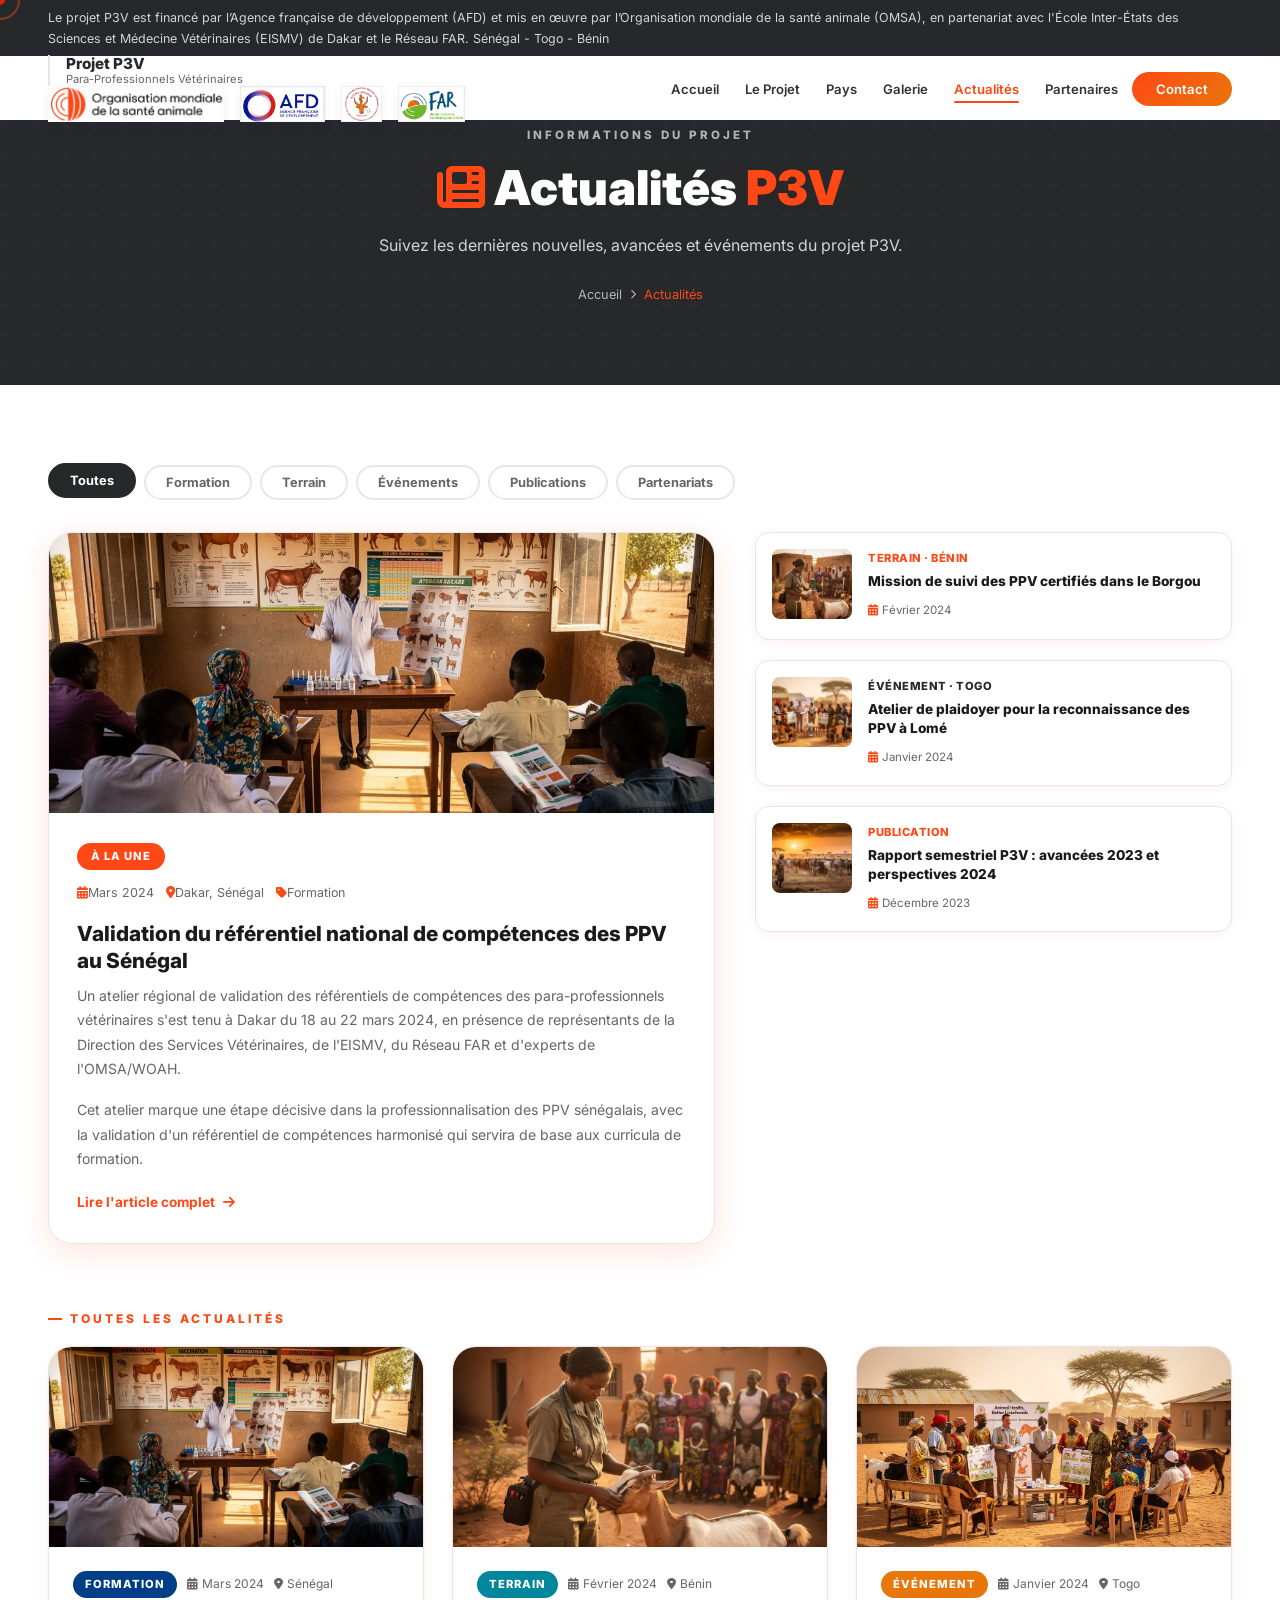
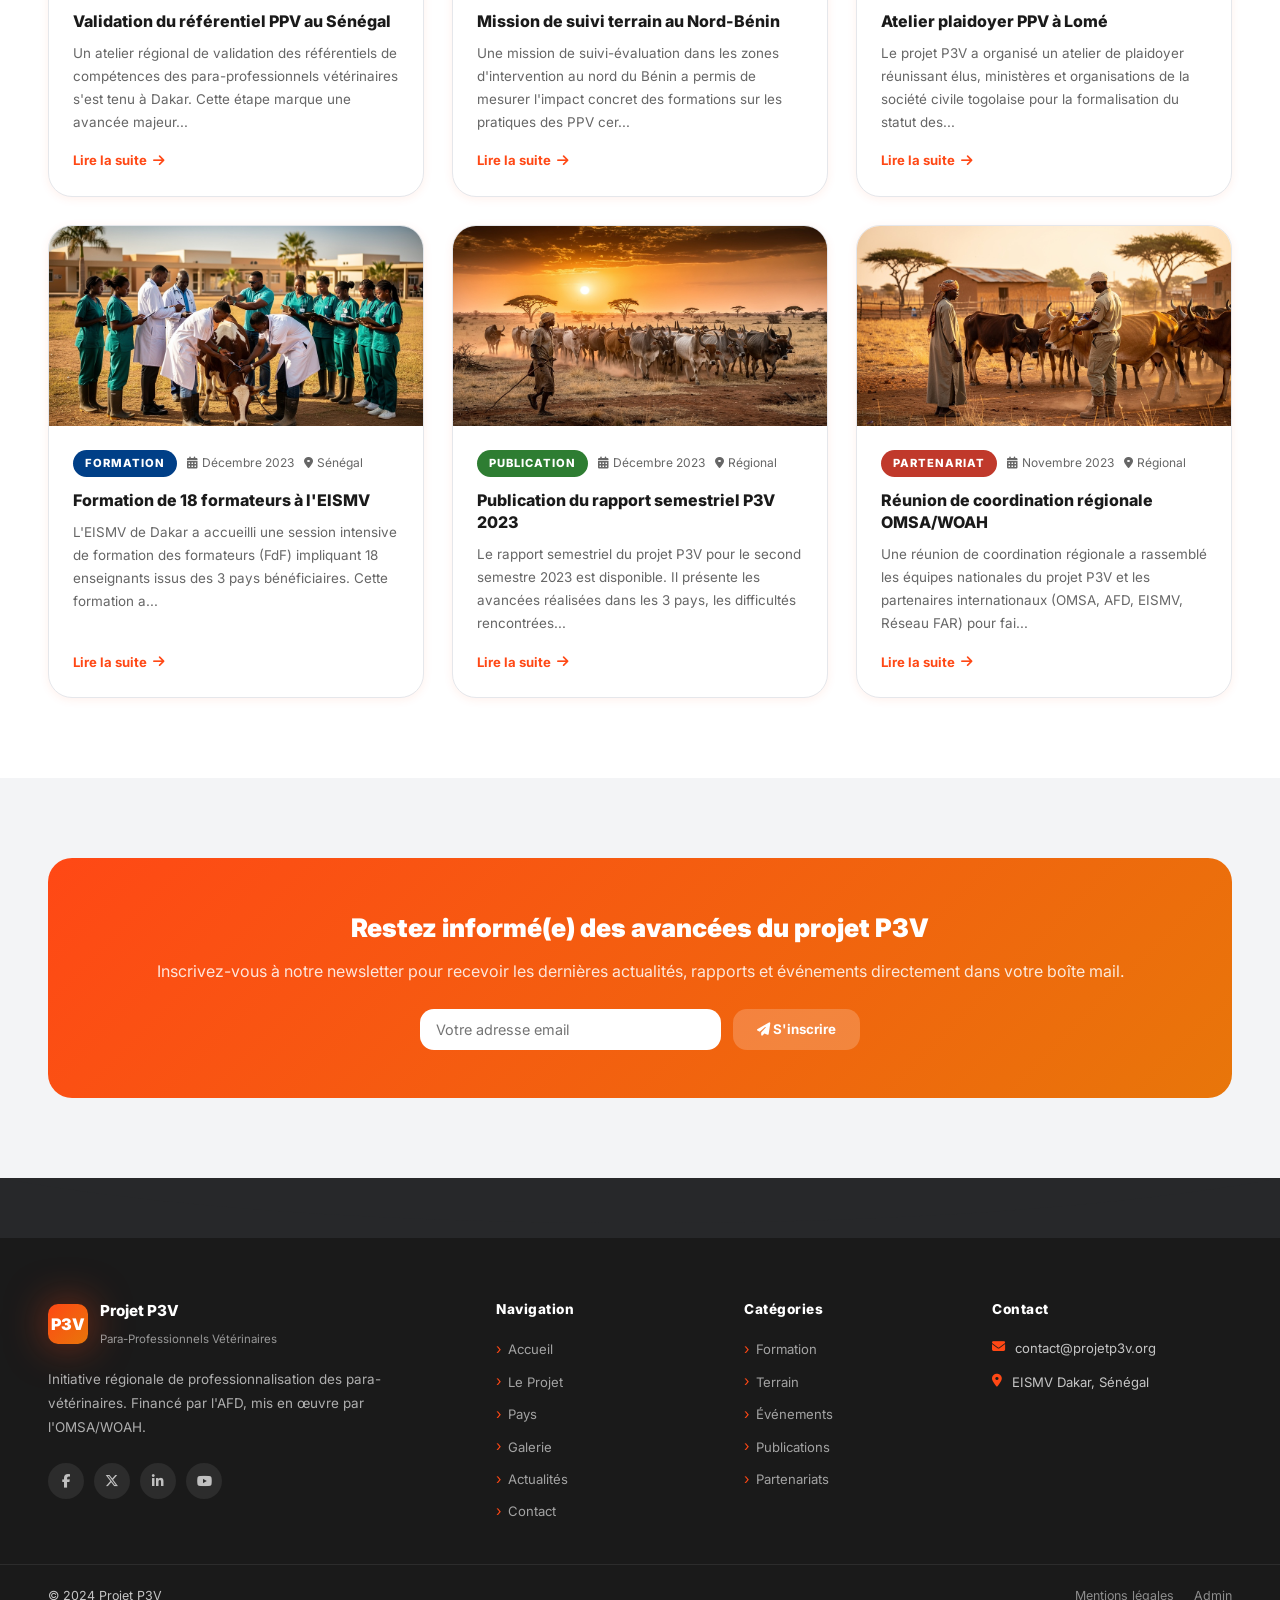
==== commit 09753711: "mise a jour des logos, slides et histoire de debut" ====
--- a/actualites.html
+++ b/actualites.html
@@ -258,8 +258,9 @@
   <div class="cursor-follower" id="cursorFollower"></div>
   <div id="pageLoader">
     <div class="loader-content">
-      <div class="loader-partners"><img src="images/logo-woah.png" alt="OMSA" /><img src="images/logo-afd.png"
-          alt="AFD" /><img src="images/logo-eismv.png" alt="EISMV" /><img src="images/logo-far.png" alt="Réseau FAR" />
+      <div class="loader-partners"><img src="images/p3v/logos/afd.jpg" alt="OMSA" /><img src="images/p3v/logos/afd.jpg"
+          alt="AFD" /><img src="images/p3v/logos/eismv.jpg" alt="EISMV" /><img src="images/p3v/logos/far.jpg"
+          alt="Réseau FAR" />
       </div>
       <div class="loader-title">PROJET P3V</div>
       <div class="loader-subtitle">Chargement...</div>
@@ -282,10 +283,10 @@
     <nav id="main-nav">
       <div class="container">
         <a href="index.html" class="nav-logo">
-          <div class="header-partners"><img src="images/logo-woah.png" alt="OMSA" /><img src="images/logo-afd.png"
-              alt="AFD" /><img src="images/logo-eismv.png" alt="EISMV" /><img src="images/logo-far.png"
-              alt="Réseau FAR" /></div>
           <div class="nl-text"><strong>Projet P3V</strong><span>Para-Professionnels Vétérinaires</span></div>
+          <div class="header-partners"><img src="images/p3v/logos/omsa.jpg" alt="OMSA" /><img
+              src="images/p3v/logos/afd.jpg" alt="AFD" /><img src="images/p3v/logos/eismv.jpg" alt="EISMV" /><img
+              src="images/p3v/logos/far.jpg" alt="Réseau FAR" /></div>
         </a>
         <ul class="nav-links" id="navLinks">
           <li><a href="index.html">Accueil</a></li>
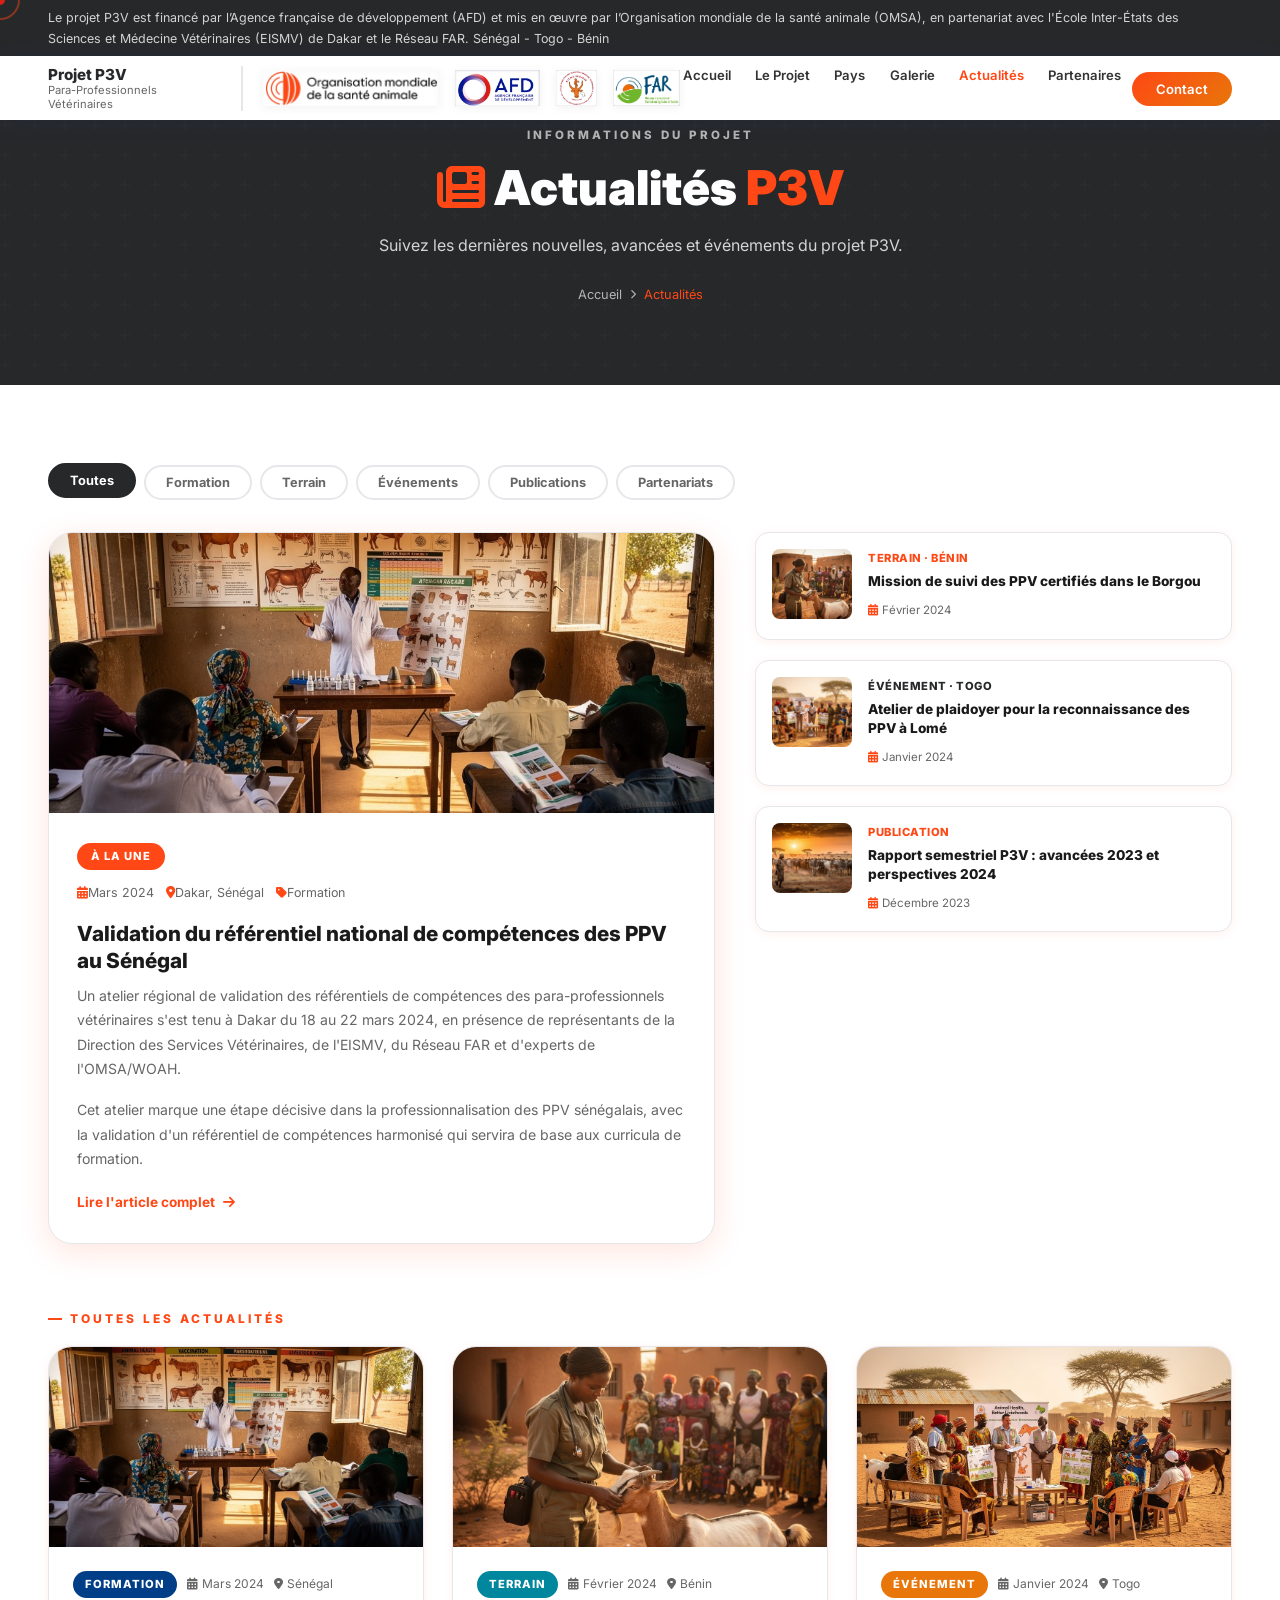
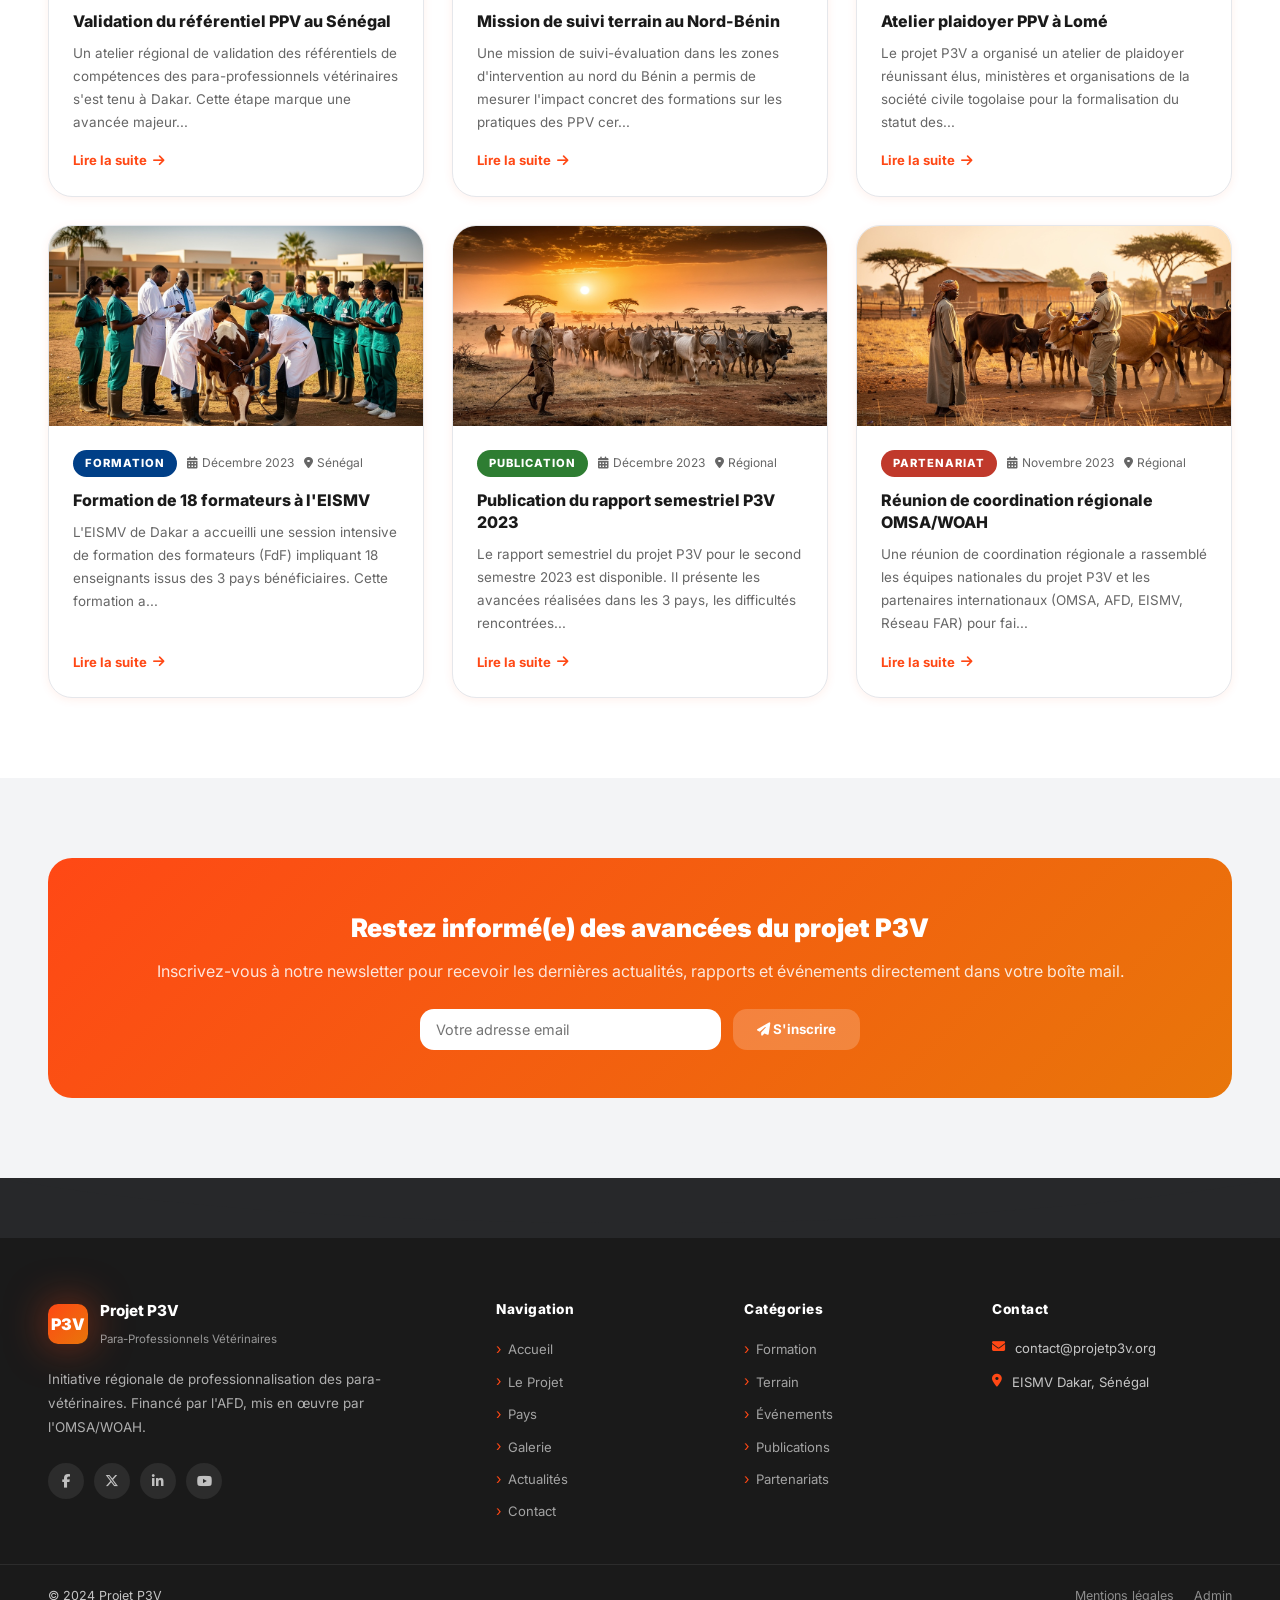
==== commit fbff7981: "suite de correction 2" ====
--- a/actualites.html
+++ b/actualites.html
@@ -290,7 +290,7 @@
         </a>
         <ul class="nav-links" id="navLinks">
           <li><a href="index.html">Accueil</a></li>
-          <li><a href="projet.html">Le Projet</a></li>
+          <li><a href="index.html#justification">Le Projet</a></li>
           <li><a href="pays.html">Pays</a></li>
           <li><a href="galerie.html">Galerie</a></li>
           <li><a href="actualites.html" class="active">Actualités</a></li>
@@ -437,7 +437,7 @@
           </div>
           <div class="footer-col">
             <h5>Navigation</h5>
-            <div class="footer-links"><a href="index.html">Accueil</a><a href="projet.html">Le Projet</a><a
+            <div class="footer-links"><a href="index.html">Accueil</a><a href="index.html#justification">Le Projet</a><a
                 href="pays.html">Pays</a><a href="galerie.html">Galerie</a><a href="actualites.html">Actualités</a><a
                 href="contact.html">Contact</a></div>
           </div>
--- a/css/style.css
+++ b/css/style.css
@@ -182,7 +182,8 @@
 }
 .header-partners img:hover { transform: translateY(-2px) scale(1.05); }
 
-.nl-text { display:flex; flex-direction:column; line-height:1.2; border-left: 2px solid var(--border); padding-left: 16px }
+.nav-logo { display:flex; align-items:center }
+.nl-text { display:flex; flex-direction:column; line-height:1.2; border-right: 2px solid var(--border); padding-right: 20px; margin-right: 20px }
 .nl-text strong { font-size:.95rem; color:var(--omsa-dark); font-weight:800 }
 .nl-text span { font-size:.7rem; color:var(--muted) }
 
@@ -583,6 +584,119 @@
 .po-item span { font-size:.8rem; color:var(--muted) }
 
 /* ──────────────────────────────────────────────────
+   SECTION OBJECTIFS – REDESIGN PREMIUM
+   ────────────────────────────────────────────────── */
+.s-objectifs {
+  padding: 120px 0;
+  background: var(--white);
+  position: relative;
+  overflow: hidden;
+}
+
+.s-objectifs::before {
+  content: '';
+  position: absolute;
+  top: 0; right: 0;
+  width: 40%; height: 100%;
+  background: var(--light);
+  z-index: 0;
+  border-radius: 100px 0 0 100px;
+}
+
+.objectif-grid {
+  display: grid;
+  grid-template-columns: repeat(2, 1fr);
+  gap: 30px;
+  position: relative;
+  z-index: 1;
+}
+
+.objectif-card {
+  background: var(--white);
+  border-radius: var(--r-lg);
+  padding: 40px;
+  box-shadow: 0 10px 40px rgba(0,0,0,0.03);
+  border: 1px solid var(--border);
+  transition: all 0.5s var(--ease-out);
+  position: relative;
+  display: flex;
+  flex-direction: column;
+  gap: 20px;
+}
+
+.objectif-card:hover {
+  transform: translateY(-10px);
+  border-color: var(--primary);
+  box-shadow: var(--shadow-l);
+}
+
+.objectif-card::after {
+  content: attr(data-num);
+  position: absolute;
+  top: 20px; right: 30px;
+  font-size: 5.5rem;
+  font-weight: 900;
+  color: var(--light2);
+  opacity: 0.6;
+  transition: all 0.5s;
+  z-index: 0;
+  font-family: var(--font);
+}
+
+.objectif-card:hover::after {
+  color: var(--primary);
+  opacity: 0.1;
+  transform: scale(1.1) translateX(-10px);
+}
+
+.oc-icon {
+  width: 64px;
+  height: 64px;
+  background: var(--grad-orange);
+  color: #fff;
+  border-radius: var(--r-md);
+  display: flex;
+  align-items: center;
+  justify-content: center;
+  font-size: 1.5rem;
+  box-shadow: 0 8px 20px rgba(255, 72, 21, 0.2);
+  position: relative;
+  z-index: 1;
+}
+
+.objectif-card h3 {
+  font-size: 1.35rem;
+  font-weight: 800;
+  color: var(--dark);
+  margin: 0;
+  position: relative;
+  z-index: 1;
+  line-height: 1.3;
+}
+
+.objectif-card p {
+  font-size: 0.95rem;
+  color: var(--muted);
+  line-height: 1.7;
+  margin: 0;
+  position: relative;
+  z-index: 1;
+}
+
+/* Staggered look */
+.objectif-card:nth-child(even) {
+  margin-top: 40px;
+}
+
+@media (max-width: 992px) {
+  .s-objectifs { padding: 80px 0; }
+  .objectif-grid { grid-template-columns: 1fr; gap: 24px; }
+  .objectif-card:nth-child(even) { margin-top: 0; }
+  .s-objectifs::before { display: none; }
+  .objectif-card { padding: 30px; }
+}
+
+/* ──────────────────────────────────────────────────
    COMPOSANTES
 ────────────────────────────────────────────────── */
 .s-composantes {
@@ -721,75 +835,258 @@
 .s-realisations .sh-underline { background:rgba(255,255,255,.4) }
 .s-realisations .section-sub { color:rgba(255,255,255,.75) }
 
-.real-grid { display:grid; grid-template-columns:repeat(4, 1fr); gap:24px; margin-top:16px }
-.real-card {
-  background:rgba(255,255,255,.09); border:1px solid rgba(255,255,255,.15);
-  border-radius:var(--r-lg); padding:32px 24px; text-align:center;
-  position:relative; overflow:hidden; backdrop-filter:blur(8px);
-  transition:all .4s var(--ease-out);
-}
-.real-card:hover { background:rgba(255,255,255,.15); transform:translateY(-6px); border-color:rgba(255,255,255,.4) }
-.real-card::before {
-  content:''; position:absolute; top:0; left:0; right:0; height:3px;
-  background:linear-gradient(90deg, var(--primary), transparent);
-}
-.rc-icon {
-  font-size:2.2rem; margin-bottom:16px;
-  background:linear-gradient(135deg, #fff, rgba(255,255,255,.6));
-  -webkit-background-clip:text; -webkit-text-fill-color:transparent;
-}
-.rc-icon-img {
-  height:54px; margin-bottom:16px; display:flex; align-items:center; justify-content:center;
-}
-.rc-icon-img img {
-  max-height:48px; max-width:100%; filter: brightness(0) invert(1); opacity:.9; transition:all .3s;
-}
-.real-card:hover .rc-icon-img img { opacity:1; transform:scale(1.05) }
-.rc-num {
-  font-size:clamp(2rem,4vw,3.2rem); font-weight:900; color:#fff;
-  line-height:1; margin-bottom:8px; display:flex; align-items:baseline;
-  justify-content:center; gap:4px;
-}
-.rc-num sup { font-size:.55em; color:var(--primary) }
-.rc-label { font-size:.78rem; color:rgba(255,255,255,.75); font-weight:600; letter-spacing:.5px; text-transform:uppercase }
-.rc-img {
-  width:100%; height:80px; object-fit:cover; border-radius:var(--r-sm);
-  margin-bottom:14px; opacity:.7; transition:opacity .3s;
-}
-.real-card:hover .rc-img { opacity:1 }
-
-/* Timeline méthodologie */
-.methodology-section {
-  background:var(--light2); padding:96px 0;
-}
-.timeline {
-  position:relative; padding-left:40px; max-width:800px; margin:0 auto;
-}
-.timeline::before {
-  content:''; position:absolute; left:16px; top:0; bottom:0;
-  width:2px; background:var(--grad-orange);
-}
-.tl-item {
-  position:relative; margin-bottom:40px;
-  opacity:0; transform:translateX(-30px);
-  transition:all .7s var(--ease-out);
-}
-.tl-item.visible { opacity:1; transform:translateX(0) }
-.tl-dot {
-  position:absolute; left:-32px; top:8px;
-  width:16px; height:16px; border-radius:50%;
-  background:var(--grad-orange);
-  border:3px solid var(--white); box-shadow:0 0 0 3px var(--primary);
-}
-.tl-content {
-  background:var(--white); border-radius:var(--r-md);
-  padding:24px 28px; box-shadow:var(--shadow-s);
-  border:1px solid var(--border); transition:all .3s;
-}
-.tl-item:hover .tl-content { box-shadow:var(--shadow-m); border-color:var(--primary) }
-.tl-num { font-size:.72rem; font-weight:800; color:var(--primary); letter-spacing:2px; text-transform:uppercase; margin-bottom:4px }
-.tl-content h4 { font-size:1rem; font-weight:800; color:var(--dark); margin-bottom:8px }
-.tl-content p { font-size:.85rem; color:var(--muted); line-height:1.7 }
+.real-grid-modern {
+  display: grid;
+  grid-template-columns: repeat(auto-fit, minmax(220px, 1fr));
+  gap: 24px;
+  margin-top: 40px;
+}
+.real-card-modern {
+  background: rgba(255, 255, 255, 0.07);
+  border: 1px solid rgba(255, 255, 255, 0.1);
+  border-radius: var(--r-lg);
+  padding: 32px 24px;
+  text-align: center;
+  transition: all 0.4s var(--ease-out);
+  backdrop-filter: blur(10px);
+  position: relative;
+  overflow: hidden;
+}
+.real-card-modern::before {
+  content: '';
+  position: absolute;
+  top: 0; left: 0; width: 4px; height: 100%;
+  background: var(--primary);
+  opacity: 0;
+  transition: opacity 0.3s;
+}
+.real-card-modern:hover {
+  background: rgba(255, 255, 255, 0.12);
+  transform: translateY(-5px);
+  border-color: rgba(255, 255, 255, 0.2);
+}
+.real-card-modern:hover::before { opacity: 1; }
+.rcm-icon {
+  font-size: 2rem;
+  color: var(--primary);
+  margin-bottom: 16px;
+}
+.rcm-num {
+  font-size: 2.8rem;
+  font-weight: 900;
+  color: #fff;
+  line-height: 1;
+  margin-bottom: 8px;
+}
+.rcm-sub {
+  font-size: 0.75rem;
+  color: var(--primary);
+  font-weight: 700;
+  margin-bottom: 10px;
+  text-transform: uppercase;
+}
+.rcm-label {
+  font-size: 0.85rem;
+  color: rgba(255, 255, 255, 0.7);
+  font-weight: 600;
+  line-height: 1.4;
+}
+.real-card-modern.highlight {
+  background: rgba(255, 72, 21, 0.05);
+  border-color: rgba(255, 72, 21, 0.2);
+}
+.real-card-modern.highlight .rcm-icon { color: var(--omsa-gold); }
+
+.methodology-section-modern {
+  background: var(--light2);
+  padding: 100px 0;
+  overflow: hidden;
+}
+
+.methodo-slider-wrap {
+  background: #fff;
+  border-radius: var(--r-lg);
+  box-shadow: var(--shadow-l);
+  overflow: hidden;
+  margin-top: 40px;
+  display: flex;
+  flex-direction: column;
+}
+
+.methodo-nav {
+  display: flex;
+  background: var(--omsa-dark);
+  padding: 10px;
+  gap: 10px;
+  overflow-x: auto;
+}
+
+.m-nav-btn {
+  flex: 1;
+  min-width: 140px;
+  background: rgba(255, 255, 255, 0.05);
+  border: 1px solid rgba(255, 255, 255, 0.1);
+  border-radius: var(--r-sm);
+  padding: 15px;
+  color: #fff;
+  cursor: pointer;
+  display: flex;
+  flex-direction: column;
+  align-items: center;
+  gap: 5px;
+  transition: all 0.3s;
+  font-size: 0.85rem;
+  font-weight: 700;
+}
+
+.m-nav-btn span {
+  font-size: 0.7rem;
+  opacity: 0.6;
+  text-transform: uppercase;
+  letter-spacing: 1px;
+}
+
+.m-nav-btn.active {
+  background: var(--primary);
+  border-color: var(--primary);
+}
+
+.methodo-slides {
+  position: relative;
+  min-height: 500px;
+}
+
+.methodo-slide {
+  display: none;
+  padding: 60px;
+  animation: slideFadeIn 0.5s ease;
+}
+
+.methodo-slide.active {
+  display: block;
+}
+
+@keyframes slideFadeIn {
+  from { opacity: 0; transform: translateX(20px); }
+  to { opacity: 1; transform: translateX(0); }
+}
+
+.ms-inner {
+  display: grid;
+  grid-template-columns: 1fr 400px;
+  gap: 60px;
+  align-items: center;
+}
+
+.ms-tag {
+  color: var(--primary);
+  font-weight: 800;
+  font-size: 0.75rem;
+  text-transform: uppercase;
+  letter-spacing: 2px;
+  margin-bottom: 15px;
+}
+
+.ms-content h3 {
+  font-size: 2rem;
+  font-weight: 900;
+  color: var(--dark);
+  margin-bottom: 20px;
+  line-height: 1.2;
+}
+
+.ms-content p {
+  font-size: 1rem;
+  color: var(--muted);
+  line-height: 1.8;
+  margin-bottom: 30px;
+}
+
+.ms-tabs {
+  display: flex;
+  gap: 20px;
+  border-bottom: 1px solid var(--border);
+  margin-bottom: 25px;
+}
+
+.ms-tab-btn {
+  background: none;
+  border: none;
+  padding: 10px 0;
+  font-size: 0.9rem;
+  font-weight: 700;
+  color: var(--muted);
+  cursor: pointer;
+  position: relative;
+}
+
+.ms-tab-btn::after {
+  content: '';
+  position: absolute;
+  bottom: -1px;
+  left: 0;
+  width: 0;
+  height: 2px;
+  background: var(--primary);
+  transition: width 0.3s;
+}
+
+.ms-tab-btn.active {
+  color: var(--primary);
+}
+
+.ms-tab-btn.active::after {
+  width: 100%;
+}
+
+.ms-tab-content {
+  display: none;
+  animation: fadeIn 0.3s ease;
+}
+
+.ms-tab-content.active {
+  display: block;
+}
+
+.video-pill {
+  display: inline-flex;
+  align-items: center;
+  gap: 10px;
+  background: var(--light2);
+  padding: 10px 20px;
+  border-radius: 99px;
+  font-size: 0.85rem;
+  font-weight: 700;
+  color: var(--primary);
+  text-decoration: none;
+  transition: all 0.3s;
+  border: 1px solid var(--border);
+}
+
+.video-pill:hover {
+  background: var(--primary);
+  color: #fff;
+  transform: translateY(-2px);
+}
+
+.ms-visual {
+  border-radius: var(--r-lg);
+  overflow: hidden;
+  box-shadow: var(--shadow-xl);
+  height: 400px;
+}
+
+.ms-visual img {
+  width: 100%;
+  height: 100%;
+  object-fit: cover;
+}
+
+@media (max-width: 992px) {
+  .ms-inner { grid-template-columns: 1fr; gap: 40px; }
+  .methodo-slide { padding: 40px 20px; }
+  .ms-visual { height: 300px; }
+}
 
 /* ──────────────────────────────────────────────────
    GALERIE
@@ -1202,7 +1499,7 @@
 }
 @media (max-width: 600px) {
   .header-partners img:nth-child(n+3) { display: none; } /* Show only first 2 logos on small screens */
-  .nl-text { padding-left: 10px; }
+  .nl-text { padding-right: 12px; margin-right: 12px; }
   .nl-text strong { font-size: .85rem; }
 }
 
@@ -1271,3 +1568,1305 @@
   .loader-partners { gap: 12px; }
   .loader-partners img { height: 35px; }
 }
+
+/* ═══════════════════════════════════════════════════════
+   CINEMATIC STORY INTRO
+   ═══════════════════════════════════════════════════════ */
+
+/* Wrapper — 5 chapitres × 100vh + 1 buffer = 600vh */
+.si-wrap {
+  height: calc(6 * 100vh);
+  position: relative;
+  z-index: 1;
+}
+
+/* Panel sticky 100vh */
+.si-sticky {
+  position: sticky;
+  top: 0;
+  height: 100vh;
+  overflow: hidden;
+  display: flex;
+  flex-direction: column;
+}
+
+/* Arrière-plans crossfade */
+.si-bg-layers { position: absolute; inset: 0; z-index: 0; }
+.si-bg-layer {
+  position: absolute; inset: 0;
+  background-size: cover; background-position: center;
+  opacity: 0; transition: opacity 1.5s ease;
+  transform: scale(1.04); transition: opacity 1.5s ease, transform 8s ease;
+}
+.si-bg-layer.active { opacity: 1; transform: scale(1); }
+
+/* Overlay cinématique */
+.si-overlay {
+  position: absolute; inset: 0; z-index: 1;
+  background: linear-gradient(
+    135deg,
+    rgba(4,8,20,.90) 0%,
+    rgba(4,8,20,.75) 50%,
+    rgba(4,8,20,.55) 100%
+  );
+}
+.si-overlay::after {
+  content: ''; position: absolute; bottom: 0; left: 0; right: 0;
+  height: 280px;
+  background: linear-gradient(to top, rgba(4,8,20,1), transparent);
+}
+
+/* Grain cinématique subtil */
+.si-sticky::before {
+  content: ''; position: absolute; inset: 0; z-index: 2;
+  pointer-events: none; opacity: .025;
+  background-image: url("data:image/svg+xml,%3Csvg xmlns='http://www.w3.org/2000/svg' width='300' height='300'%3E%3Cfilter id='n'%3E%3CfeTurbulence type='fractalNoise' baseFrequency='.75' numOctaves='4' stitchTiles='stitch'/%3E%3C/filter%3E%3Crect width='300' height='300' filter='url(%23n)' opacity='1'/%3E%3C/svg%3E");
+}
+
+/* Scène */
+.si-stage {
+  position: relative; z-index: 3;
+  flex: 1; display: flex;
+  align-items: center; justify-content: flex-start;
+  padding: 0 8%;
+}
+
+/* Chapitre individuel */
+.si-chapter {
+  position: absolute; inset: 0;
+  display: flex; align-items: center;
+  padding: 0 8%;
+  opacity: 0; pointer-events: none;
+  transition: opacity .7s var(--ease-out), transform .9s var(--ease-out);
+  transform: translateY(28px);
+}
+.si-chapter.active {
+  opacity: 1; pointer-events: auto; transform: translateY(0);
+}
+.si-chapter-inner { max-width: 680px; }
+
+/* Tag de chapitre */
+.sic-tag {
+  display: inline-flex; align-items: center; gap: 9px;
+  font-size: .7rem; font-weight: 800; letter-spacing: 2.5px;
+  text-transform: uppercase;
+  color: var(--primary);
+  background: rgba(255,72,21,.12);
+  border: 1px solid rgba(255,72,21,.35);
+  border-radius: 99px; padding: 7px 18px;
+  margin-bottom: 26px;
+}
+.sic-tag--danger { color: #ff6b6b; background: rgba(255,72,21,.1); border-color: rgba(255,72,21,.3); }
+.sic-tag--alert  { color: #f5c842; background: rgba(245,200,66,.08); border-color: rgba(245,200,66,.3); }
+.sic-tag--hope   { color: #4fc97e; background: rgba(79,201,126,.08); border-color: rgba(79,201,126,.3); }
+.sic-tag--cta    { color: var(--primary); background: rgba(255,72,21,.12); border-color: rgba(255,72,21,.4); }
+
+/* Titre */
+.sic-heading {
+  font-size: clamp(2.6rem, 5.5vw, 4.8rem);
+  font-weight: 900; color: #fff;
+  line-height: 1.08; margin-bottom: 22px;
+  letter-spacing: -.5px;
+}
+.sic-heading em { color: var(--primary); font-style: normal; }
+
+/* Corps */
+.sic-body {
+  font-size: 1.12rem; color: rgba(255,255,255,.8);
+  line-height: 1.85; max-width: 560px; margin-bottom: 32px;
+}
+
+/* CTA final */
+.sic-cta {
+  display: inline-flex; align-items: center; gap: 12px;
+  background: linear-gradient(135deg, var(--primary), var(--omsa-orange-mid));
+  color: #fff; padding: 16px 34px;
+  border-radius: var(--r-md); font-weight: 800; font-size: 1rem;
+  text-decoration: none;
+  box-shadow: 0 8px 32px rgba(255,72,21,.45);
+  transition: all .35s var(--ease-out);
+  animation: ctaGlow 2.5s ease-in-out infinite;
+}
+.sic-cta:hover { transform: translateY(-3px); box-shadow: 0 16px 50px rgba(255,72,21,.6); color: #fff; }
+.sic-cta i { animation: bounceDown 1.3s ease-in-out infinite; }
+@keyframes ctaGlow {
+  0%, 100% { box-shadow: 0 8px 32px rgba(255,72,21,.45); }
+  50%       { box-shadow: 0 8px 44px rgba(255,72,21,.7); }
+}
+
+/* Barre de progression */
+.si-progress-bar {
+  position: absolute; bottom: 0; left: 0; right: 0;
+  height: 3px; background: rgba(255,255,255,.08); z-index: 4;
+}
+.si-progress-fill {
+  height: 100%;
+  background: linear-gradient(90deg, var(--omsa-orange), var(--omsa-orange-mid));
+  width: 0%; transition: width .5s ease;
+}
+
+/* Dots de navigation (droite) */
+.si-dots {
+  position: absolute; right: 36px; top: 50%;
+  transform: translateY(-50%);
+  display: flex; flex-direction: column; gap: 10px; z-index: 4;
+}
+.sid {
+  width: 8px; height: 8px; border-radius: 99px;
+  background: rgba(255,255,255,.28);
+  cursor: pointer; transition: all .35s;
+}
+.sid.active { background: var(--primary); height: 26px; }
+.sid:hover  { background: rgba(255,255,255,.65); }
+
+/* Indice de scroll */
+.si-scroll-hint {
+  position: absolute; bottom: 28px; left: 50%;
+  transform: translateX(-50%); z-index: 4;
+  display: flex; flex-direction: column; align-items: center; gap: 8px;
+  color: rgba(255,255,255,.55); font-size: .7rem;
+  font-weight: 600; letter-spacing: 2px; text-transform: uppercase;
+  transition: opacity .5s; pointer-events: none;
+}
+.si-scroll-hint.hidden { opacity: 0; }
+.si-scroll-anim {
+  width: 36px; height: 36px; border-radius: 50%;
+  border: 1.5px solid rgba(255,255,255,.3);
+  display: flex; align-items: center; justify-content: center;
+  animation: bounceDown 2s ease-in-out infinite;
+  color: rgba(255,255,255,.7);
+}
+
+/* Bouton passer */
+.si-skip {
+  position: absolute; top: 82px; right: 24px; z-index: 4;
+  display: flex; align-items: center; gap: 7px;
+  font-size: .7rem; font-weight: 700;
+  color: rgba(255,255,255,.45); text-decoration: none;
+  letter-spacing: 1px; text-transform: uppercase;
+  padding: 7px 16px;
+  border: 1px solid rgba(255,255,255,.15); border-radius: 99px;
+  transition: all .3s; backdrop-filter: blur(4px);
+}
+.si-skip:hover { color: rgba(255,255,255,.85); border-color: rgba(255,255,255,.35); background: rgba(255,255,255,.07); }
+
+/* Header transparent pendant l'intro */
+body.story-mode .header-ribbon { opacity: 0; pointer-events: none; }
+body.story-mode #main-nav {
+  background: transparent !important;
+  box-shadow: none !important;
+}
+body.story-mode .nav-links li a     { color: rgba(255,255,255,.8) !important; }
+body.story-mode .nl-text strong     { color: #fff !important; }
+body.story-mode .nl-text span       { color: rgba(255,255,255,.6) !important; }
+body.story-mode .burger-btn span    { background: #fff !important; }
+
+/* Responsive mobile */
+@media (max-width: 768px) {
+  .si-wrap   { height: auto; }
+  .si-sticky { position: relative; top: auto; height: 100svh; min-height: 600px; }
+  .si-chapter { padding: 0 6%; }
+  .sic-heading { font-size: clamp(1.9rem, 8vw, 2.8rem); }
+  .sic-body    { font-size: 1rem; }
+  .si-dots     { display: none; }
+}
+
+/* ═══════════════════════════════════════════════════════
+   SECTION STORYTELLING / HISTOIRE
+   ═══════════════════════════════════════════════════════ */
+
+/* ── Section wrapper — tall enough for 6 slides of scroll —— */
+.s-histoire {
+  background: linear-gradient(180deg, #0a1628 0%, #141e35 50%, #0f1a2e 100%);
+  /* 1 intro step + 6 slides = 7 × 100vh total height */
+  height: calc(7 * 100vh);
+  position: relative;
+}
+.s-histoire::before {
+  content: '';
+  position: absolute;
+  inset: 0;
+  background:
+    radial-gradient(circle at 10% 20%, rgba(255,72,21,.06) 0%, transparent 40%),
+    radial-gradient(circle at 90% 80%, rgba(0,63,135,.08) 0%, transparent 40%);
+  pointer-events: none;
+}
+
+/* ── Sticky panel — pinned to viewport while user scrolls through section —— */
+.histoire-sticky {
+  position: sticky;
+  top: 0;
+  height: 100vh;
+  overflow: hidden;
+  display: flex;
+  flex-direction: column;
+  z-index: 2;
+}
+
+/* ── Intro block ── */
+.histoire-intro {
+  text-align: center;
+  padding: 80px 28px 60px;
+  position: relative;
+  z-index: 2;
+}
+.hi-eyebrow {
+  display: inline-flex;
+  align-items: center;
+  gap: 10px;
+  font-size: .72rem;
+  font-weight: 800;
+  letter-spacing: 4px;
+  text-transform: uppercase;
+  color: var(--primary);
+  margin-bottom: 18px;
+}
+.hi-dot {
+  width: 8px;
+  height: 8px;
+  border-radius: 50%;
+  background: var(--primary);
+  animation: pulseDot 2s ease-in-out infinite;
+  flex-shrink: 0;
+}
+.hi-title {
+  font-size: clamp(1.5rem, 3vw, 2.4rem);
+  font-weight: 900;
+  color: #fff;
+  line-height: 1.15;
+  margin-bottom: 10px;
+}
+.hi-title em {
+  color: var(--primary);
+  font-style: normal;
+  position: relative;
+}
+.hi-sub {
+  font-size: .9rem;
+  color: rgba(255,255,255,.72);
+  max-width: 560px;
+  margin: 0 auto 14px;
+  line-height: 1.7;
+}
+.hi-scroll-hint {
+  display: inline-flex;
+  align-items: center;
+  gap: 10px;
+  background: rgba(255,255,255,.07);
+  border: 1px solid rgba(255,255,255,.15);
+  border-radius: 99px;
+  padding: 8px 18px;
+  color: rgba(255,255,255,.6);
+  font-size: .78rem;
+  font-weight: 600;
+  letter-spacing: .5px;
+}
+.hi-arrow-bounce {
+  color: var(--primary);
+  animation: bounceDown 1.4s ease-in-out infinite;
+}
+@keyframes bounceDown {
+  0%, 100% { transform: translateY(0); }
+  50%       { transform: translateY(5px); }
+}
+
+/* ── Story Slider Wrap — fills remaining flex height —— */
+.story-slider-wrap {
+  flex: 1;
+  display: flex;
+  flex-direction: column;
+  overflow: hidden;
+  min-height: 0;
+  position: relative;
+  z-index: 2;
+}
+
+/* ── Navigation tabs ── */
+.story-nav {
+  display: flex;
+  align-items: stretch;
+  overflow-x: auto;
+  scrollbar-width: none;
+  -ms-overflow-style: none;
+  border-bottom: 1px solid rgba(255,255,255,.1);
+  background: rgba(255,255,255,.04);
+  backdrop-filter: blur(10px);
+}
+.story-nav::-webkit-scrollbar { display: none; }
+
+.sn-btn {
+  display: flex;
+  flex-direction: column;
+  align-items: center;
+  gap: 4px;
+  padding: 16px 28px;
+  background: none;
+  border: none;
+  cursor: pointer;
+  color: rgba(255,255,255,.45);
+  font-family: var(--font);
+  transition: all .3s var(--ease-out);
+  position: relative;
+  white-space: nowrap;
+  flex-shrink: 0;
+}
+.sn-btn::after {
+  content: '';
+  position: absolute;
+  bottom: 0;
+  left: 50%;
+  right: 50%;
+  height: 3px;
+  background: var(--primary);
+  border-radius: 3px 3px 0 0;
+  transition: all .35s var(--ease-out);
+}
+.sn-btn.active, .sn-btn:hover { color: #fff; }
+.sn-btn.active::after { left: 0; right: 0; }
+.sn-num {
+  font-size: .7rem;
+  font-weight: 900;
+  letter-spacing: 2px;
+  color: var(--primary);
+}
+.sn-label {
+  font-size: .75rem;
+  font-weight: 700;
+}
+
+/* ── Progress bar ── */
+.story-progress-bar {
+  height: 4px;
+  background: rgba(255,255,255,.08);
+  position: relative;
+}
+.story-progress-fill {
+  height: 100%;
+  background: linear-gradient(90deg, var(--omsa-orange), var(--omsa-orange-mid));
+  border-radius: 0 4px 4px 0;
+  transition: width .5s var(--ease-out);
+  width: 16.66%;
+}
+
+/* ── Slides container — fills remaining flex height —— */
+.story-slides {
+  overflow: hidden;
+  position: relative;
+  flex: 1;
+  min-height: 0;
+}
+
+/* ── Individual slide — stretches to fill flex container —— */
+.story-slide {
+  display: none;
+  grid-template-columns: 1fr 1fr;
+  align-items: stretch;
+  height: 100%;
+  min-height: 0;
+  animation: slideIn .55s var(--ease-out) forwards;
+}
+.story-slide.active {
+  display: grid;
+}
+@keyframes slideIn {
+  from { opacity: 0; transform: translateX(40px); }
+  to   { opacity: 1; transform: translateX(0); }
+}
+.story-slide.slide-out {
+  animation: slideOut .35s var(--ease-in) forwards;
+}
+@keyframes slideOut {
+  from { opacity: 1; transform: translateX(0); }
+  to   { opacity: 0; transform: translateX(-40px); }
+}
+
+/* ── Image side ── */
+.ss-image-side {
+  position: relative;
+  background: #0a1628;
+  overflow: hidden;
+}
+.ss-img-wrap {
+  position: relative;
+  width: 100%;
+  height: 100%;
+  min-height: 0;
+  overflow: hidden;
+}
+.ss-img {
+  width: 100%;
+  height: 100%;
+  object-fit: cover;
+  display: block;
+  transition: transform .8s var(--ease-out);
+}
+.story-slide:hover .ss-img {
+  transform: scale(1.04);
+}
+.ss-img-contain {
+  object-fit: contain;
+  background: #f8f7f5;
+  padding: 20px;
+}
+.ss-img-wrap::after {
+  content: '';
+  position: absolute;
+  inset: 0;
+  background: linear-gradient(
+    to right,
+    transparent 60%,
+    rgba(10,22,40,.6) 100%
+  ),
+  linear-gradient(
+    to top,
+    rgba(10,22,40,.7) 0%,
+    transparent 40%
+  );
+  pointer-events: none;
+}
+.ss-img-caption {
+  position: absolute;
+  bottom: 18px;
+  left: 20px;
+  background: rgba(0,0,0,.65);
+  backdrop-filter: blur(8px);
+  border: 1px solid rgba(255,255,255,.15);
+  color: rgba(255,255,255,.9);
+  font-size: .72rem;
+  font-weight: 600;
+  padding: 7px 14px;
+  border-radius: 99px;
+  display: flex;
+  align-items: center;
+  gap: 7px;
+  z-index: 2;
+}
+.ss-img-caption i { color: var(--primary); }
+
+.ss-number-badge {
+  position: absolute;
+  top: 20px;
+  right: 20px;
+  width: 48px;
+  height: 48px;
+  border-radius: 50%;
+  background: linear-gradient(135deg, var(--primary), var(--omsa-orange-mid));
+  color: #fff;
+  display: flex;
+  align-items: center;
+  justify-content: center;
+  font-size: 1rem;
+  font-weight: 900;
+  z-index: 2;
+  box-shadow: 0 4px 16px rgba(255,72,21,.4);
+}
+
+/* ── Text side ── */
+.ss-text-side {
+  padding: 48px 52px;
+  display: flex;
+  flex-direction: column;
+  justify-content: center;
+  gap: 18px;
+  background: linear-gradient(135deg, #111c2f 0%, #0d1627 100%);
+}
+.ss-eyebrow {
+  display: flex;
+  align-items: center;
+  gap: 10px;
+  font-size: .72rem;
+  font-weight: 800;
+  letter-spacing: 3px;
+  text-transform: uppercase;
+  color: rgba(255,255,255,.65);
+}
+.ss-dot {
+  width: 8px;
+  height: 8px;
+  border-radius: 50%;
+  background: var(--primary);
+  flex-shrink: 0;
+}
+.ss-title {
+  font-size: clamp(1.4rem, 2.2vw, 2rem);
+  font-weight: 900;
+  color: #fff;
+  line-height: 1.2;
+}
+.ss-body {
+  font-size: .97rem;
+  color: rgba(255,255,255,.75);
+  line-height: 1.8;
+}
+.ss-body strong { color: #fff; }
+
+/* ── Slide 1: Pillars ── */
+.ss-pillars {
+  display: grid;
+  grid-template-columns: 1fr 1fr;
+  gap: 12px;
+}
+.ss-pillar {
+  display: flex;
+  align-items: center;
+  gap: 12px;
+  background: rgba(255,255,255,.06);
+  border: 1px solid rgba(255,255,255,.1);
+  border-radius: var(--r-md);
+  padding: 14px 16px;
+  transition: all .3s;
+}
+.ss-pillar:hover {
+  background: rgba(255,255,255,.1);
+  border-color: rgba(255,255,255,.2);
+  transform: translateY(-2px);
+}
+.ss-pillar-icon {
+  width: 38px;
+  height: 38px;
+  border-radius: var(--r-sm);
+  display: flex;
+  align-items: center;
+  justify-content: center;
+  color: #fff;
+  font-size: .9rem;
+  flex-shrink: 0;
+}
+.ss-pillar strong {
+  display: block;
+  font-size: .82rem;
+  font-weight: 800;
+  color: #fff;
+  margin-bottom: 2px;
+}
+.ss-pillar span {
+  font-size: .73rem;
+  color: rgba(255,255,255,.6);
+  line-height: 1.4;
+}
+
+/* ── Slide 2: Tags & YouTube ── */
+.ss-tags {
+  display: flex;
+  flex-wrap: wrap;
+  gap: 10px;
+}
+.ss-tag {
+  display: inline-flex;
+  align-items: center;
+  gap: 8px;
+  padding: 9px 18px;
+  border-radius: 99px;
+  font-size: .8rem;
+  font-weight: 700;
+  color: #fff;
+  background: rgba(255,255,255,.08);
+  border: 1.5px solid rgba(255,255,255,.15);
+  transition: all .3s;
+}
+.ss-tag i { color: var(--tc, var(--primary)); }
+.ss-tag:hover {
+  background: rgba(255,255,255,.14);
+  border-color: var(--tc, var(--primary));
+  transform: translateY(-2px);
+}
+
+.ss-yt-thumb {
+  position: relative;
+  width: 100%;
+  height: 100%;
+  cursor: pointer;
+  overflow: hidden;
+}
+.ss-yt-overlay {
+  position: absolute;
+  inset: 0;
+  display: flex;
+  flex-direction: column;
+  align-items: center;
+  justify-content: center;
+  gap: 16px;
+  background: rgba(0,0,0,.45);
+  transition: background .3s;
+}
+.ss-yt-thumb:hover .ss-yt-overlay {
+  background: rgba(0,0,0,.6);
+}
+.ss-yt-play {
+  width: 72px;
+  height: 72px;
+  border-radius: 50%;
+  background: #FF0000;
+  display: flex;
+  align-items: center;
+  justify-content: center;
+  font-size: 2rem;
+  color: #fff;
+  transition: transform .3s var(--ease-spring);
+  box-shadow: 0 8px 32px rgba(255,0,0,.5);
+}
+.ss-yt-thumb:hover .ss-yt-play {
+  transform: scale(1.1);
+}
+.ss-yt-info {
+  display: flex;
+  flex-direction: column;
+  align-items: center;
+  gap: 6px;
+}
+.ss-yt-badge {
+  background: rgba(255,255,255,.15);
+  border: 1px solid rgba(255,255,255,.3);
+  color: #fff;
+  font-size: .72rem;
+  font-weight: 700;
+  padding: 4px 14px;
+  border-radius: 99px;
+  text-transform: uppercase;
+  letter-spacing: 1px;
+}
+.ss-yt-link {
+  color: rgba(255,255,255,.7);
+  font-size: .72rem;
+}
+.ss-yt-frame {
+  position: relative;
+  width: 100%;
+  height: 100%;
+  min-height: 320px;
+}
+.ss-yt-frame iframe {
+  position: absolute;
+  inset: 0;
+  width: 100%;
+  height: 100%;
+  border: none;
+}
+.ss-yt-cta {
+  margin-top: 8px;
+}
+.ss-link-btn {
+  display: inline-flex;
+  align-items: center;
+  gap: 10px;
+  background: rgba(255,255,255,.08);
+  border: 1.5px solid rgba(255,255,255,.2);
+  color: rgba(255,255,255,.85);
+  padding: 11px 22px;
+  border-radius: var(--r-md);
+  font-size: .84rem;
+  font-weight: 700;
+  transition: all .3s;
+}
+.ss-link-btn:hover {
+  background: var(--primary);
+  border-color: var(--primary);
+  color: #fff;
+  transform: translateY(-2px);
+}
+
+/* ── Slide 3: Challenges ── */
+.ss-challenges {
+  display: flex;
+  flex-direction: column;
+  gap: 14px;
+}
+.ss-challenge {
+  display: flex;
+  align-items: flex-start;
+  gap: 16px;
+  background: rgba(192,57,43,.1);
+  border: 1px solid rgba(192,57,43,.25);
+  border-radius: var(--r-md);
+  padding: 16px 18px;
+  transition: all .3s;
+}
+.ss-challenge:hover {
+  background: rgba(192,57,43,.16);
+  border-color: rgba(192,57,43,.4);
+  transform: translateX(4px);
+}
+.ss-challenge-icon {
+  width: 42px;
+  height: 42px;
+  border-radius: var(--r-sm);
+  background: rgba(192,57,43,.3);
+  display: flex;
+  align-items: center;
+  justify-content: center;
+  color: #ff6b6b;
+  font-size: 1rem;
+  flex-shrink: 0;
+}
+.ss-challenge strong {
+  display: block;
+  font-size: .88rem;
+  font-weight: 800;
+  color: #fff;
+  margin-bottom: 4px;
+}
+.ss-challenge p {
+  font-size: .8rem;
+  color: rgba(255,255,255,.65);
+  margin: 0;
+  line-height: 1.5;
+}
+
+/* ── Slide 4: Roles ── */
+.ss-roles {
+  display: flex;
+  flex-direction: column;
+  gap: 14px;
+}
+.ss-role-item {
+  display: flex;
+  align-items: flex-start;
+  gap: 16px;
+  background: rgba(0,135,158,.1);
+  border: 1px solid rgba(0,135,158,.2);
+  border-radius: var(--r-md);
+  padding: 16px 18px;
+  transition: all .3s;
+}
+.ss-role-item:hover {
+  background: rgba(0,135,158,.18);
+  border-color: rgba(0,135,158,.4);
+  transform: translateX(4px);
+}
+.ss-role-num {
+  width: 34px;
+  height: 34px;
+  border-radius: 50%;
+  background: linear-gradient(135deg, var(--omsa-teal), var(--omsa-teal-dark));
+  color: #fff;
+  display: flex;
+  align-items: center;
+  justify-content: center;
+  font-size: .88rem;
+  font-weight: 900;
+  flex-shrink: 0;
+}
+.ss-role-item strong {
+  display: block;
+  font-size: .88rem;
+  font-weight: 800;
+  color: #fff;
+  margin-bottom: 3px;
+}
+.ss-role-item span {
+  font-size: .78rem;
+  color: rgba(255,255,255,.62);
+  line-height: 1.5;
+}
+
+/* ── Slide 5: Gaps & Quote ── */
+.ss-gaps {
+  display: flex;
+  flex-direction: column;
+  gap: 10px;
+}
+.ss-gap-item {
+  display: flex;
+  align-items: flex-start;
+  gap: 12px;
+  padding: 12px 16px;
+  border-radius: var(--r-sm);
+  background: rgba(232,118,10,.08);
+  border-left: 3px solid var(--omsa-orange-mid);
+  font-size: .86rem;
+  color: rgba(255,255,255,.8);
+  line-height: 1.5;
+  transition: all .3s;
+}
+.ss-gap-item:hover { background: rgba(232,118,10,.14); }
+.ss-gap-item i {
+  color: var(--omsa-orange-mid);
+  flex-shrink: 0;
+  margin-top: 2px;
+  font-size: .9rem;
+}
+.ss-quote {
+  background: rgba(255,255,255,.05);
+  border: 1px solid rgba(255,255,255,.12);
+  border-radius: var(--r-md);
+  padding: 18px 22px;
+  position: relative;
+}
+.ss-quote i {
+  color: var(--primary);
+  font-size: 1.1rem;
+  margin-bottom: 8px;
+  display: block;
+}
+.ss-quote p {
+  font-size: .88rem;
+  color: rgba(255,255,255,.75);
+  line-height: 1.7;
+  font-style: italic;
+  margin: 0;
+}
+
+/* ── Slide 6: Docs & CTA ── */
+.ss-docs {
+  display: flex;
+  flex-direction: column;
+  gap: 10px;
+}
+.ss-doc-card {
+  display: flex;
+  align-items: center;
+  gap: 14px;
+  background: rgba(255,255,255,.06);
+  border: 1px solid rgba(255,255,255,.12);
+  border-radius: var(--r-md);
+  padding: 14px 18px;
+  text-decoration: none;
+  transition: all .3s;
+}
+.ss-doc-card:hover {
+  background: rgba(255,255,255,.12);
+  border-color: var(--primary);
+  transform: translateX(4px);
+}
+.ss-doc-icon {
+  width: 40px;
+  height: 40px;
+  border-radius: var(--r-sm);
+  background: rgba(192,57,43,.25);
+  display: flex;
+  align-items: center;
+  justify-content: center;
+  color: #ff6b6b;
+  font-size: 1rem;
+  flex-shrink: 0;
+}
+.ss-doc-card strong {
+  display: block;
+  font-size: .84rem;
+  font-weight: 800;
+  color: #fff;
+  margin-bottom: 2px;
+}
+.ss-doc-card span {
+  font-size: .74rem;
+  color: rgba(255,255,255,.55);
+}
+.ss-doc-dl {
+  color: rgba(255,255,255,.35);
+  margin-left: auto;
+  font-size: .85rem;
+  flex-shrink: 0;
+  transition: color .3s;
+}
+.ss-doc-card:hover .ss-doc-dl { color: var(--primary); }
+
+.ss-cta-final {
+  background: linear-gradient(135deg, rgba(255,72,21,.12), rgba(232,118,10,.08));
+  border: 1px solid rgba(255,72,21,.3);
+  border-radius: var(--r-md);
+  padding: 18px 22px;
+}
+.ss-cta-final p {
+  font-size: .88rem;
+  color: rgba(255,255,255,.8);
+  line-height: 1.7;
+  margin-bottom: 14px;
+}
+.ss-cta-final p strong { color: #fff; }
+.ss-final-btn {
+  display: inline-flex;
+  align-items: center;
+  gap: 10px;
+  background: linear-gradient(135deg, var(--primary), var(--omsa-orange-mid));
+  color: #fff;
+  padding: 12px 24px;
+  border-radius: var(--r-md);
+  font-weight: 800;
+  font-size: .88rem;
+  text-decoration: none;
+  transition: all .35s var(--ease-out);
+  box-shadow: 0 6px 24px rgba(255,72,21,.35);
+}
+.ss-final-btn:hover {
+  transform: translateY(-3px);
+  box-shadow: 0 12px 40px rgba(255,72,21,.5);
+  color: #fff;
+}
+.ss-final-btn i { transition: transform .3s; }
+.ss-final-btn:hover i { transform: translateX(4px); }
+
+/* ── Story Controls — hidden on desktop (scroll drives navigation) —— */
+.story-controls {
+  display: none; /* hidden — scroll replaces buttons */
+  align-items: center;
+  justify-content: center;
+  gap: 24px;
+  padding: 12px;
+  background: rgba(255,255,255,.04);
+  border-top: 1px solid rgba(255,255,255,.1);
+  flex-shrink: 0;
+}
+.sc-btn {
+  width: 50px;
+  height: 50px;
+  border-radius: 50%;
+  border: 2px solid rgba(255,255,255,.2);
+  background: rgba(255,255,255,.06);
+  color: rgba(255,255,255,.7);
+  display: flex;
+  align-items: center;
+  justify-content: center;
+  cursor: pointer;
+  font-size: .9rem;
+  transition: all .3s var(--ease-out);
+  font-family: var(--font);
+}
+.sc-btn:hover:not(:disabled) {
+  background: var(--primary);
+  border-color: var(--primary);
+  color: #fff;
+  transform: scale(1.1);
+  box-shadow: 0 6px 20px rgba(255,72,21,.4);
+}
+.sc-btn:disabled {
+  opacity: .3;
+  cursor: not-allowed;
+}
+.sc-counter {
+  font-size: .9rem;
+  font-weight: 700;
+  color: rgba(255,255,255,.6);
+  min-width: 60px;
+  text-align: center;
+}
+.sc-counter span:first-child {
+  color: #fff;
+  font-size: 1.1rem;
+  font-weight: 900;
+}
+
+/* ──────────────────────────────────────────────────
+   SECTION CAPITALISATION
+   ────────────────────────────────────────────────── */
+.s-capitalisation {
+  padding: 100px 0;
+  background: var(--light2);
+  position: relative;
+  overflow: hidden;
+}
+
+.capitalisation-grid {
+  display: grid;
+  grid-template-columns: 1fr 1.2fr;
+  gap: 60px;
+  align-items: center;
+}
+
+.cap-visual {
+  position: relative;
+  border-radius: var(--r-lg);
+  overflow: hidden;
+  box-shadow: var(--shadow-l);
+}
+
+.cap-visual img {
+  width: 100%;
+  height: 400px;
+  object-fit: cover;
+  display: block;
+}
+
+.cap-video-btn {
+  position: absolute;
+  top: 50%; left: 50%;
+  transform: translate(-50%, -50%);
+  width: 80px; height: 80px;
+  background: var(--primary);
+  color: #fff;
+  border-radius: 50%;
+  display: flex;
+  align-items: center;
+  justify-content: center;
+  font-size: 1.5rem;
+  box-shadow: 0 0 0 0 rgba(255, 72, 21, 0.4);
+  animation: pulsePlay 2s infinite;
+  text-decoration: none;
+  transition: all 0.3s;
+}
+
+@keyframes pulsePlay {
+  0% { transform: translate(-50%, -50%) scale(0.95); box-shadow: 0 0 0 0 rgba(255, 72, 21, 0.7); }
+  70% { transform: translate(-50%, -50%) scale(1); box-shadow: 0 0 0 15px rgba(255, 72, 21, 0); }
+  100% { transform: translate(-50%, -50%) scale(0.95); box-shadow: 0 0 0 0 rgba(255, 72, 21, 0); }
+}
+
+.cap-kit-list {
+  display: grid;
+  grid-template-columns: repeat(2, 1fr);
+  gap: 16px;
+  margin-top: 24px;
+}
+
+.cap-kit-item {
+  background: var(--white);
+  padding: 14px 18px;
+  border-radius: var(--r-md);
+  border: 1px solid var(--border);
+  display: flex;
+  align-items: center;
+  gap: 12px;
+  font-size: 0.85rem;
+  font-weight: 600;
+  color: var(--dark);
+  transition: all 0.3s var(--ease-out);
+}
+
+.cap-kit-item i {
+  color: var(--primary);
+  font-size: 1.1rem;
+}
+
+.cap-kit-item:hover {
+  transform: translateY(-3px);
+  border-color: var(--primary);
+  box-shadow: var(--shadow-s);
+}
+
+/* ──────────────────────────────────────────────────
+   SECTION ÉQUIPE
+   ────────────────────────────────────────────────── */
+.s-team {
+  padding: 100px 0;
+  background: var(--white);
+}
+
+.team-grid {
+  display: grid;
+  grid-template-columns: repeat(auto-fit, minmax(280px, 1fr));
+  gap: 32px;
+  margin-top: 50px;
+}
+
+.team-card {
+  background: var(--white);
+  border-radius: var(--r-lg);
+  padding: 40px 24px;
+  text-align: center;
+  border: 1px solid var(--border);
+  transition: all 0.4s var(--ease-out);
+  position: relative;
+  overflow: hidden;
+  display: flex;
+  flex-direction: column;
+}
+
+.team-card:hover {
+  transform: translateY(-8px);
+  border-color: var(--primary);
+  box-shadow: var(--shadow-l);
+}
+
+.team-card::before {
+  content: '';
+  position: absolute;
+  top: 0; left: 0; right: 0;
+  height: 4px;
+  background: var(--grad-orange);
+  opacity: 0;
+  transition: opacity 0.3s;
+}
+
+.team-card:hover::before {
+  opacity: 1;
+}
+
+.tc-img-wrap {
+  width: 160px;
+  height: 160px;
+  margin: 0 auto 24px;
+  border-radius: 50%;
+  padding: 6px;
+  background: var(--light2);
+  border: 1px solid var(--border);
+  transition: all 0.4s;
+}
+
+.team-card:hover .tc-img-wrap {
+  border-color: var(--primary);
+  transform: scale(1.05);
+}
+
+.tc-img {
+  width: 100%;
+  height: 100%;
+  border-radius: 50%;
+  object-fit: cover;
+}
+
+.tc-name {
+  font-size: 1.2rem;
+  font-weight: 800;
+  color: var(--dark);
+  margin-bottom: 8px;
+}
+
+.tc-title {
+  font-size: 0.72rem;
+  font-weight: 800;
+  color: var(--primary);
+  text-transform: uppercase;
+  letter-spacing: 1.2px;
+  margin-bottom: 16px;
+  line-height: 1.4;
+  min-height: 2em;
+  display: flex;
+  align-items: center;
+  justify-content: center;
+}
+
+.tc-role {
+  font-size: 0.88rem;
+  color: var(--muted);
+  line-height: 1.6;
+}
+
+@media (max-width: 992px) {
+  .capitalisation-grid { grid-template-columns: 1fr; gap: 40px; }
+  .cap-kit-list { grid-template-columns: 1fr; }
+}
+
+@media (max-width: 768px) {
+  .s-capitalisation, .s-team { padding: 60px 0; }
+  .tc-img-wrap { width: 140px; height: 140px; }
+}
+
+/* ──────────────────────────────────────────────────
+   SECTION RESSOURCES & OUTILS
+   ────────────────────────────────────────────────── */
+.s-resources {
+  padding: 100px 0;
+  background: var(--light2);
+}
+
+.resources-grid {
+  display: grid;
+  grid-template-columns: repeat(2, 1fr);
+  gap: 32px;
+  margin-top: 50px;
+}
+
+.res-card {
+  background: var(--white);
+  border-radius: var(--r-lg);
+  padding: 32px;
+  box-shadow: var(--shadow-s);
+  border: 1px solid var(--border);
+  transition: all 0.4s var(--ease-out);
+  display: flex;
+  flex-direction: column;
+}
+
+.res-card:hover {
+  transform: translateY(-8px);
+  box-shadow: var(--shadow-m);
+  border-color: var(--primary);
+}
+
+.res-card h3 {
+  font-size: 1.3rem;
+  font-weight: 800;
+  color: var(--dark);
+  margin-bottom: 18px;
+  display: flex;
+  align-items: center;
+  gap: 12px;
+}
+
+.res-card h3 i {
+  width: 42px; height: 42px;
+  background: var(--light);
+  color: var(--primary);
+  border-radius: 50%;
+  display: flex; align-items: center; justify-content: center;
+  font-size: 1.1rem;
+}
+
+.res-content p {
+  font-size: 0.92rem;
+  color: var(--muted);
+  line-height: 1.6;
+  margin-bottom: 20px;
+}
+
+.res-list {
+  display: flex;
+  flex-direction: column;
+  gap: 10px;
+}
+
+.res-list-item {
+  display: flex;
+  align-items: flex-start;
+  gap: 12px;
+  font-size: 0.85rem;
+  color: var(--text);
+  padding: 12px 16px;
+  background: var(--light);
+  border-radius: var(--r-md);
+  text-decoration: none;
+  transition: all 0.3s;
+  border: 1px solid transparent;
+}
+
+.res-list-item i { color: var(--primary); margin-top: 3px; font-size: 1rem; }
+
+.res-list-item:hover {
+  background: var(--white);
+  border-color: var(--primary);
+  transform: translateX(5px);
+  color: var(--primary);
+}
+
+/* Posters Specific */
+.res-poster-img {
+  width: 100%;
+  height: 180px;
+  object-fit: cover;
+  border-radius: var(--r-md);
+  margin-bottom: 20px;
+}
+
+/* E-MUPSA Highlight Card */
+.res-card.mupsa {
+  background: var(--omsa-dark);
+  color: #fff;
+  border: none;
+  grid-column: span 2;
+  flex-direction: row;
+  gap: 48px;
+  align-items: center;
+  padding: 48px;
+}
+
+.res-card.mupsa h3, .res-card.mupsa p { color: #fff; }
+.res-card.mupsa h3 i { background: rgba(255,255,255,0.1); color: var(--primary); }
+.res-card.mupsa .res-list-item { background: rgba(255,255,255,0.05); color: rgba(255,255,255,0.85); border: none; }
+.res-card.mupsa .res-list-item:hover { background: var(--primary); color: #fff; }
+
+.mupsa-visual {
+  flex: 1;
+  position: relative;
+  border-radius: var(--r-md);
+  overflow: hidden;
+  box-shadow: 0 20px 50px rgba(0,0,0,0.4);
+}
+
+.mupsa-info { flex: 1.2; }
+
+.mupsa-visual img { width: 100%; display: block; transition: transform 0.6s; }
+.res-card.mupsa:hover .mupsa-visual img { transform: scale(1.05); }
+
+@media (max-width: 992px) {
+  .resources-grid { grid-template-columns: 1fr; }
+  .res-card.mupsa { grid-template-columns: 1fr; grid-column: span 1; flex-direction: column; padding: 32px; gap: 32px; }
+}
